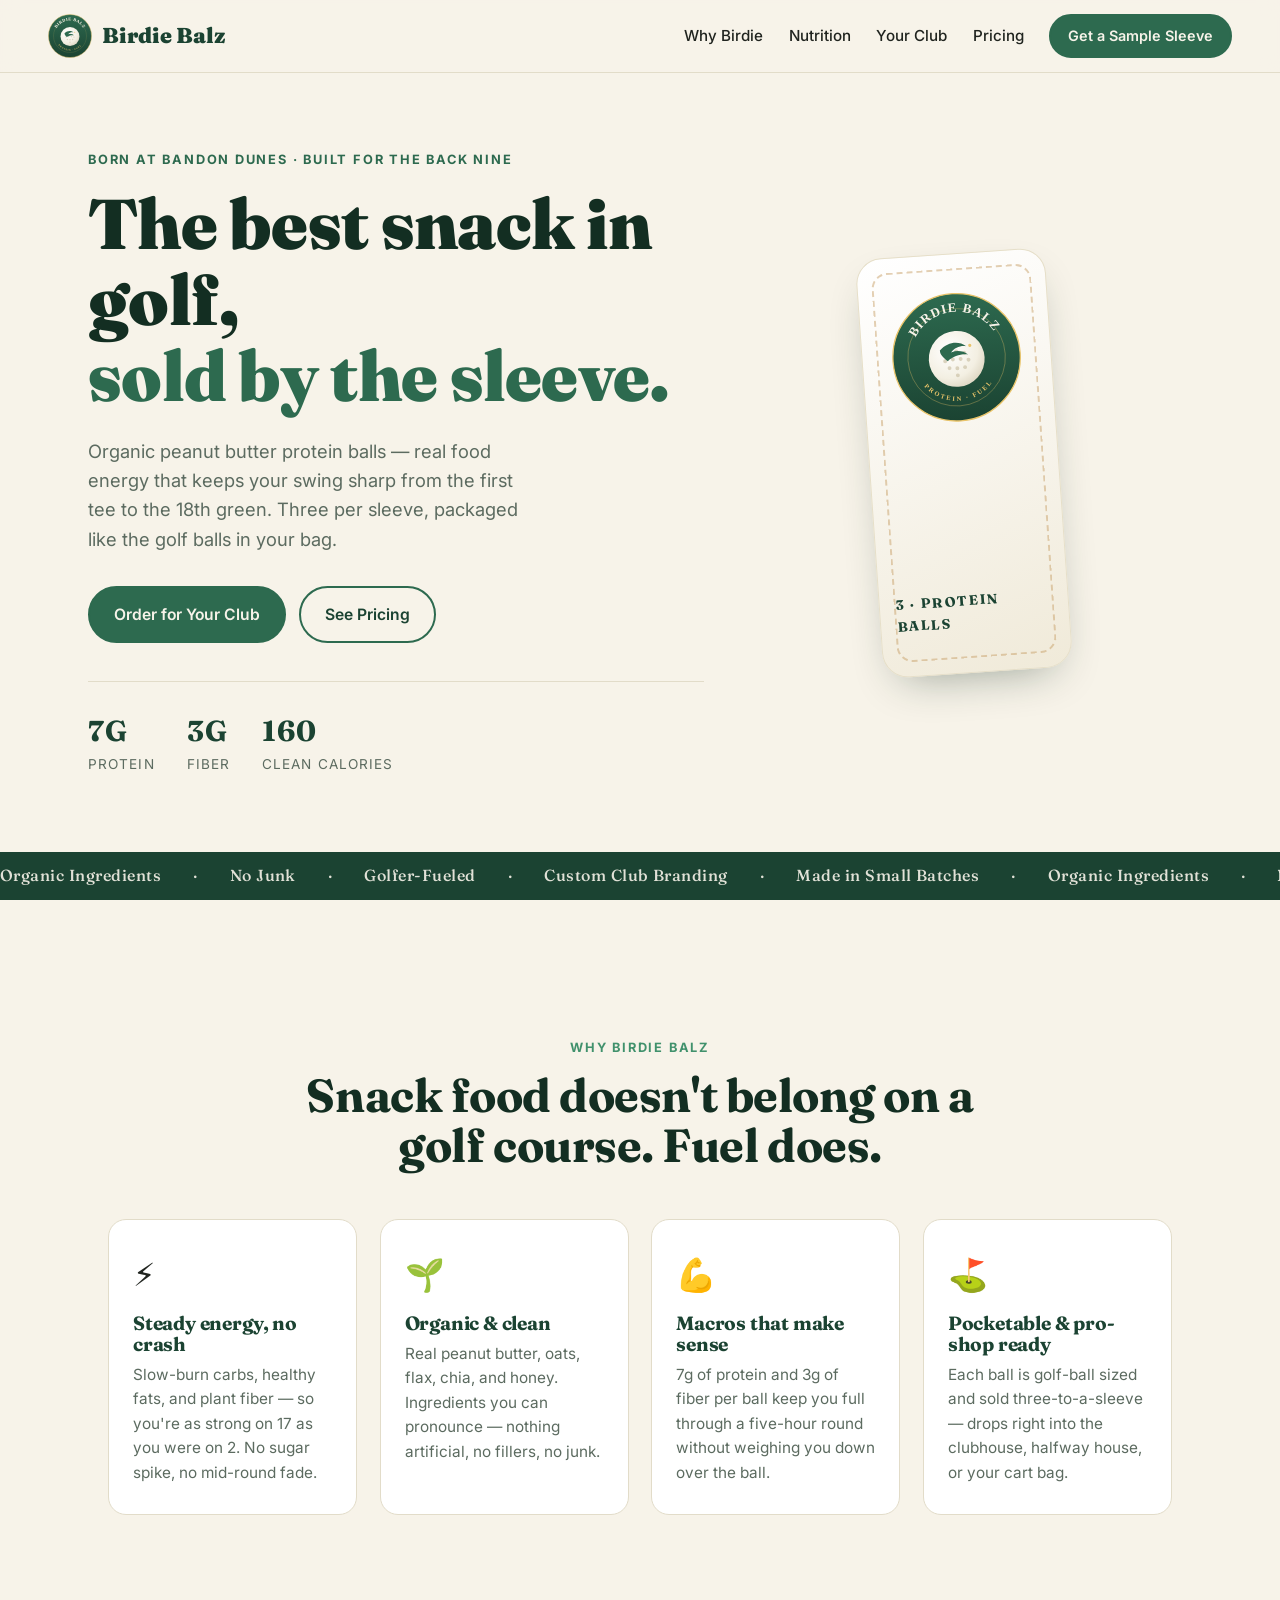
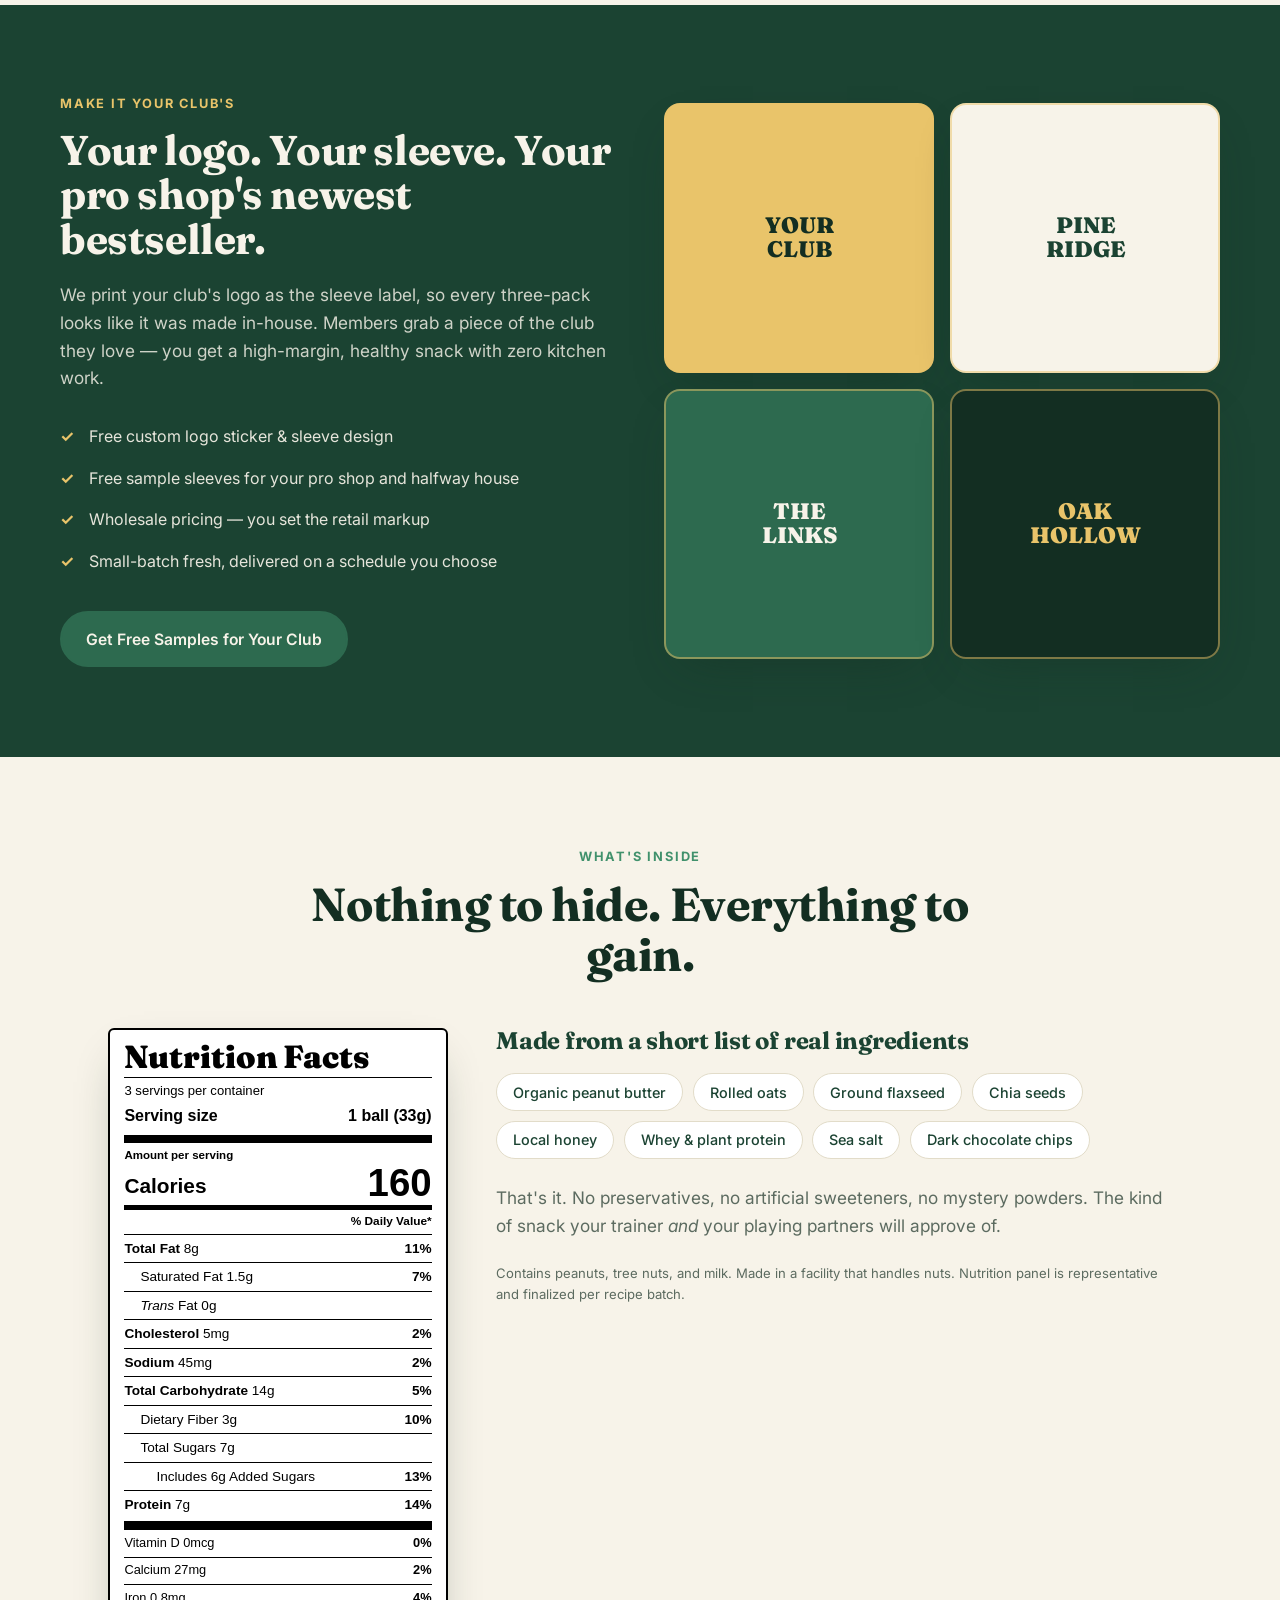
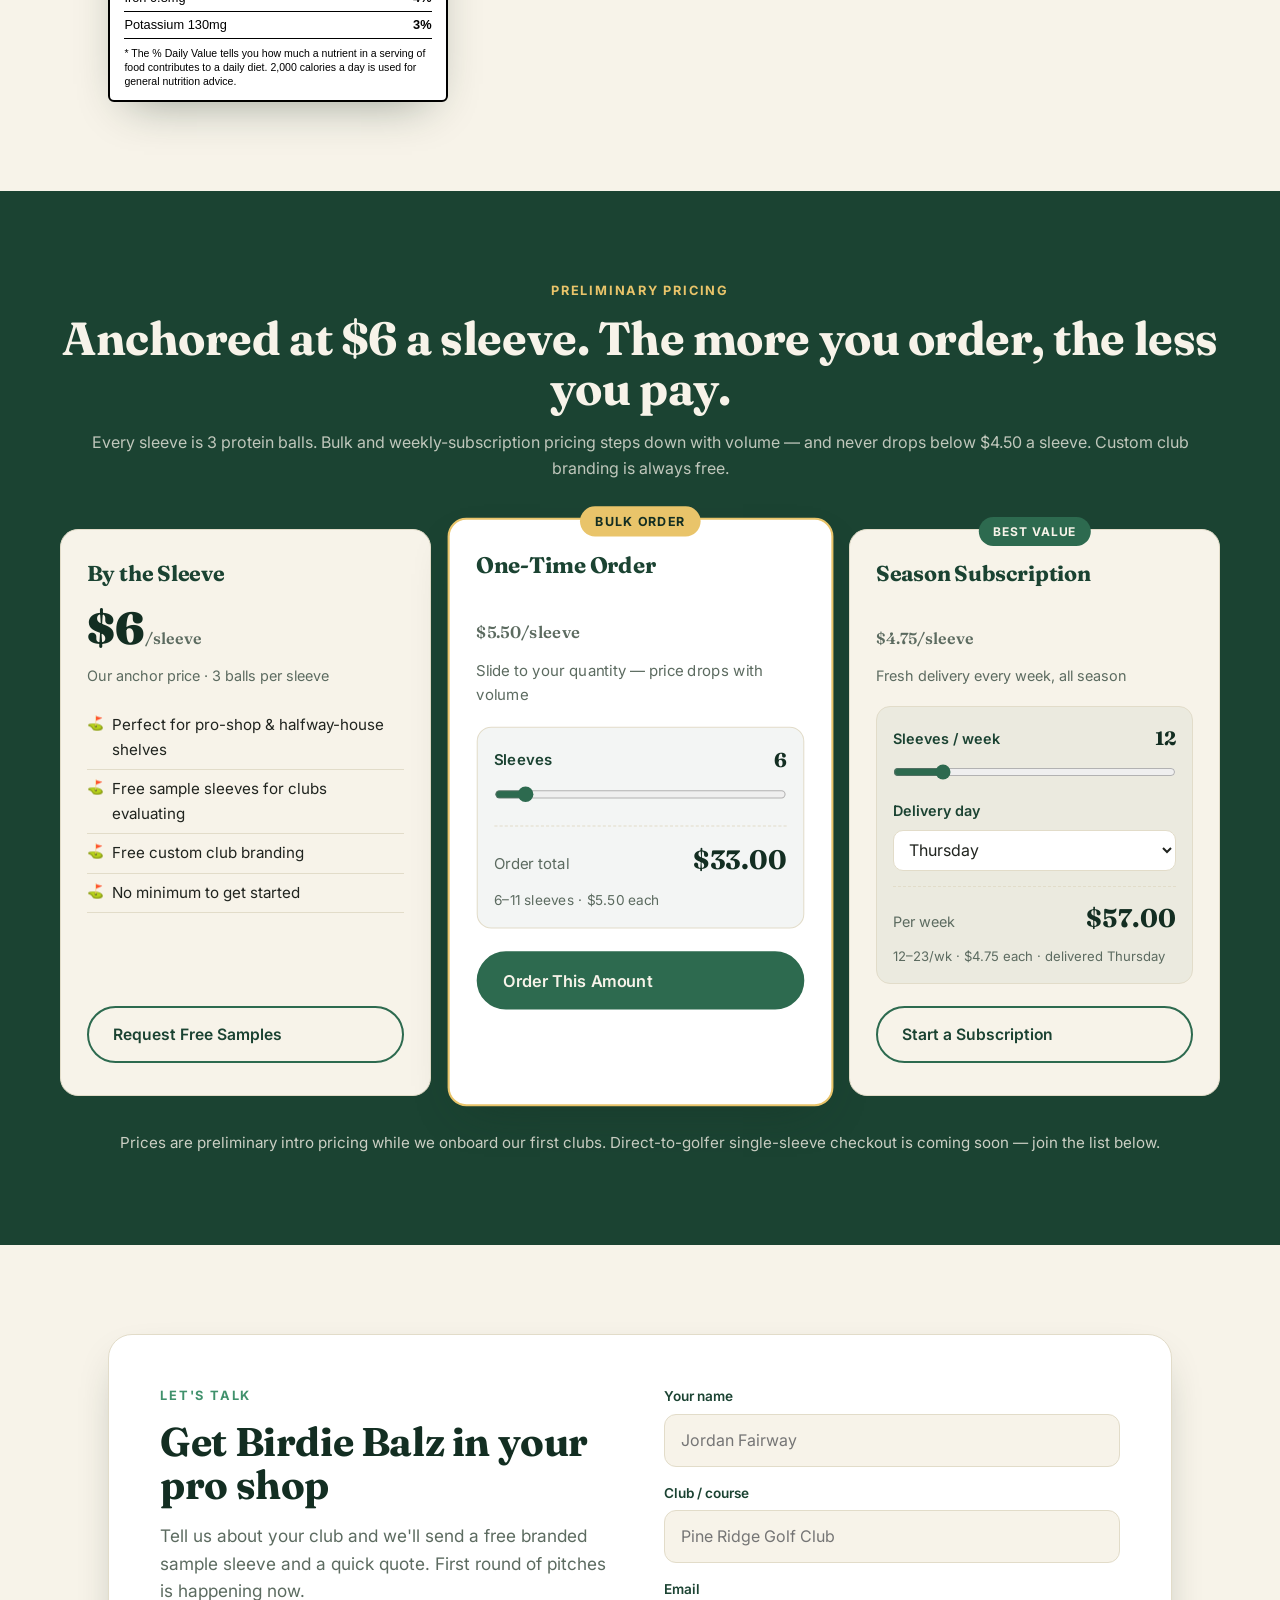
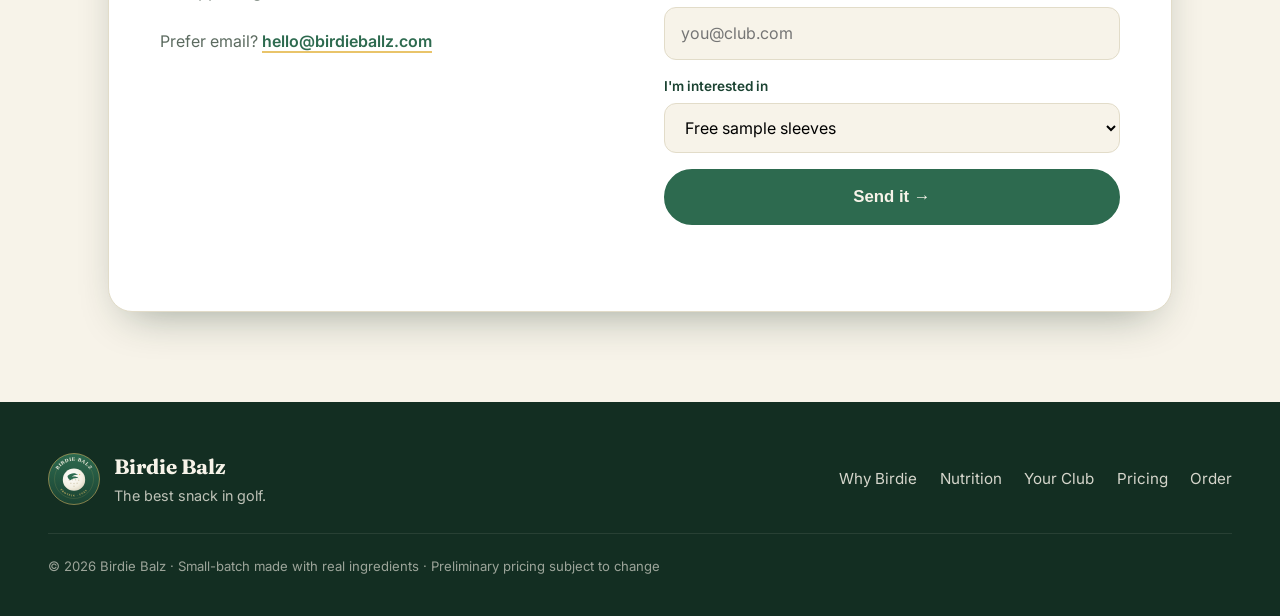
==== index.html @ 1f54f322 "Birdie Balz landing page, sales one-pager, logo, and interactive pricing Co-Authored-By: Claude Opus" ====
<!DOCTYPE html>
<html lang="en">
<head>
  <meta charset="UTF-8" />
  <meta name="viewport" content="width=device-width, initial-scale=1.0" />
  <title>Birdie Balz — The Best Snack in Golf</title>
  <meta name="description" content="Organic protein peanut butter balls, sold in a sleeve of three. Real energy for the back nine — custom-branded for your club." />
  <link rel="icon" href="assets/logo.svg" />
  <link rel="preconnect" href="https://fonts.googleapis.com" />
  <link rel="preconnect" href="https://fonts.gstatic.com" crossorigin />
  <link href="https://fonts.googleapis.com/css2?family=Fraunces:opsz,wght@9..144,500;9..144,700;9..144,900&family=Inter:wght@400;500;600;700&display=swap" rel="stylesheet" />
  <link rel="stylesheet" href="styles.css" />
</head>
<body>

  <!-- NAV -->
  <header class="nav">
    <a class="brand" href="#top">
      <img src="assets/logo.svg" alt="Birdie Balz" width="44" height="44" />
      <span>Birdie Balz</span>
    </a>
    <nav class="nav-links">
      <a href="#why">Why Birdie</a>
      <a href="#nutrition">Nutrition</a>
      <a href="#branding">Your Club</a>
      <a href="#pricing">Pricing</a>
      <a class="btn btn-sm" href="#order">Get a Sample Sleeve</a>
    </nav>
  </header>

  <!-- HERO -->
  <section id="top" class="hero">
    <div class="hero-copy">
      <p class="eyebrow">Born at Bandon Dunes · Built for the back nine</p>
      <h1>The best snack in golf,<br/><span>sold by the sleeve.</span></h1>
      <p class="lede">
        Organic peanut butter protein balls — real food energy that keeps your
        swing sharp from the first tee to the 18th green. Three per sleeve,
        packaged like the golf balls in your bag.
      </p>
      <div class="hero-cta">
        <a class="btn" href="#order">Order for Your Club</a>
        <a class="btn btn-ghost" href="#pricing">See Pricing</a>
      </div>
      <ul class="hero-stats">
        <li><strong>7g</strong> protein</li>
        <li><strong>3g</strong> fiber</li>
        <li><strong>160</strong> clean calories</li>
      </ul>
    </div>
    <div class="hero-art">
      <!-- Drop a real photo at assets/product-hero.jpg and it replaces the mockup automatically -->
      <img src="assets/product-hero.jpg" alt="Birdie Balz protein balls" class="hero-photo"
           onerror="this.style.display='none';this.nextElementSibling.style.display='flex';" />
      <div class="sleeve" style="display:none">
        <img src="assets/logo.svg" alt="" class="sleeve-logo" />
        <span class="sleeve-tag">3 · PROTEIN BALLS</span>
      </div>
    </div>
  </section>

  <!-- MARQUEE -->
  <div class="marquee">
    <div class="marquee-track">
      <span>Organic Ingredients</span><span>·</span><span>No Junk</span><span>·</span>
      <span>Golfer-Fueled</span><span>·</span><span>Custom Club Branding</span><span>·</span>
      <span>Made in Small Batches</span><span>·</span>
      <span>Organic Ingredients</span><span>·</span><span>No Junk</span><span>·</span>
      <span>Golfer-Fueled</span><span>·</span><span>Custom Club Branding</span><span>·</span>
      <span>Made in Small Batches</span><span>·</span>
    </div>
  </div>

  <!-- GALLERY (drop real photos into assets/; empty slots hide themselves) -->
  <section class="gallery" id="gallery">
    <img src="assets/product-1.jpg" alt="Birdie Balz protein ball closeup" onerror="this.remove()" />
    <img src="assets/product-2.jpg" alt="Sleeve of three Birdie Balz" onerror="this.remove()" />
    <img src="assets/product-3.jpg" alt="Birdie Balz on the course" onerror="this.remove()" />
  </section>

  <!-- WHY -->
  <section id="why" class="section">
    <div class="section-head">
      <p class="kicker">Why Birdie Balz</p>
      <h2>Snack food doesn't belong on a golf course. Fuel does.</h2>
    </div>
    <div class="cards">
      <article class="card">
        <div class="card-ic">⚡</div>
        <h3>Steady energy, no crash</h3>
        <p>Slow-burn carbs, healthy fats, and plant fiber — so you're as strong on 17 as you were on 2. No sugar spike, no mid-round fade.</p>
      </article>
      <article class="card">
        <div class="card-ic">🌱</div>
        <h3>Organic &amp; clean</h3>
        <p>Real peanut butter, oats, flax, chia, and honey. Ingredients you can pronounce — nothing artificial, no fillers, no junk.</p>
      </article>
      <article class="card">
        <div class="card-ic">💪</div>
        <h3>Macros that make sense</h3>
        <p>7g of protein and 3g of fiber per ball keep you full through a five-hour round without weighing you down over the ball.</p>
      </article>
      <article class="card">
        <div class="card-ic">⛳</div>
        <h3>Pocketable &amp; pro-shop ready</h3>
        <p>Each ball is golf-ball sized and sold three-to-a-sleeve — drops right into the clubhouse, halfway house, or your cart bag.</p>
      </article>
    </div>
  </section>

  <!-- BRANDING -->
  <section id="branding" class="section section-alt">
    <div class="split">
      <div class="split-copy">
        <p class="kicker">Make it your club's</p>
        <h2>Your logo. Your sleeve. Your pro shop's newest bestseller.</h2>
        <p class="body">
          We print your club's logo as the sleeve label, so every three-pack looks
          like it was made in-house. Members grab a piece of the club they love —
          you get a high-margin, healthy snack with zero kitchen work.
        </p>
        <ul class="checklist">
          <li>Free custom logo sticker &amp; sleeve design</li>
          <li>Free sample sleeves for your pro shop and halfway house</li>
          <li>Wholesale pricing — you set the retail markup</li>
          <li>Small-batch fresh, delivered on a schedule you choose</li>
        </ul>
        <a class="btn" href="#order">Get Free Samples for Your Club</a>
      </div>
      <div class="split-art">
        <div class="club-tile club-a"><span>YOUR<br/>CLUB</span></div>
        <div class="club-tile club-b"><span>PINE<br/>RIDGE</span></div>
        <div class="club-tile club-c"><span>THE<br/>LINKS</span></div>
        <div class="club-tile club-d"><span>OAK<br/>HOLLOW</span></div>
      </div>
    </div>
  </section>

  <!-- NUTRITION -->
  <section id="nutrition" class="section">
    <div class="section-head">
      <p class="kicker">What's inside</p>
      <h2>Nothing to hide. Everything to gain.</h2>
    </div>
    <div class="nutri-wrap">
      <div class="nutri-facts">
        <div class="nf-title">Nutrition Facts</div>
        <div class="nf-sub">3 servings per container</div>
        <div class="nf-row nf-serving"><span>Serving size</span><strong>1 ball (33g)</strong></div>
        <div class="nf-bar"></div>
        <div class="nf-small">Amount per serving</div>
        <div class="nf-cal"><span>Calories</span><span>160</span></div>
        <div class="nf-rule"></div>
        <div class="nf-dv">% Daily Value*</div>
        <div class="nf-line"><span><b>Total Fat</b> 8g</span><b>11%</b></div>
        <div class="nf-line nf-indent"><span>Saturated Fat 1.5g</span><b>7%</b></div>
        <div class="nf-line nf-indent"><span><i>Trans</i> Fat 0g</span><b></b></div>
        <div class="nf-line"><span><b>Cholesterol</b> 5mg</span><b>2%</b></div>
        <div class="nf-line"><span><b>Sodium</b> 45mg</span><b>2%</b></div>
        <div class="nf-line"><span><b>Total Carbohydrate</b> 14g</span><b>5%</b></div>
        <div class="nf-line nf-indent"><span>Dietary Fiber 3g</span><b>10%</b></div>
        <div class="nf-line nf-indent"><span>Total Sugars 7g</span><b></b></div>
        <div class="nf-line nf-indent2"><span>Includes 6g Added Sugars</span><b>13%</b></div>
        <div class="nf-line nf-protein"><span><b>Protein</b> 7g</span><b>14%</b></div>
        <div class="nf-rule"></div>
        <div class="nf-line nf-tiny"><span>Vitamin D 0mcg</span><b>0%</b></div>
        <div class="nf-line nf-tiny"><span>Calcium 27mg</span><b>2%</b></div>
        <div class="nf-line nf-tiny"><span>Iron 0.8mg</span><b>4%</b></div>
        <div class="nf-line nf-tiny"><span>Potassium 130mg</span><b>3%</b></div>
        <div class="nf-foot">* The % Daily Value tells you how much a nutrient in a serving of food contributes to a daily diet. 2,000 calories a day is used for general nutrition advice.</div>
      </div>
      <div class="nutri-copy">
        <h3>Made from a short list of real ingredients</h3>
        <div class="ing-grid">
          <span>Organic peanut butter</span>
          <span>Rolled oats</span>
          <span>Ground flaxseed</span>
          <span>Chia seeds</span>
          <span>Local honey</span>
          <span>Whey &amp; plant protein</span>
          <span>Sea salt</span>
          <span>Dark chocolate chips</span>
        </div>
        <p class="body">
          That's it. No preservatives, no artificial sweeteners, no mystery
          powders. The kind of snack your trainer <em>and</em> your playing
          partners will approve of.
        </p>
        <p class="fineprint">Contains peanuts, tree nuts, and milk. Made in a facility that handles nuts. Nutrition panel is representative and finalized per recipe batch.</p>
      </div>
    </div>
  </section>

  <!-- PRICING -->
  <section id="pricing" class="section section-alt">
    <div class="section-head">
      <p class="kicker">Preliminary pricing</p>
      <h2>Anchored at $6 a sleeve. The more you order, the less you pay.</h2>
      <p class="section-note">Every sleeve is 3 protein balls. Bulk and weekly-subscription pricing steps down with volume — and never drops below $4.50 a sleeve. Custom club branding is always free.</p>
    </div>
    <div class="pricing">
      <!-- 1: anchor single sleeve -->
      <article class="price-card">
        <h3>By the Sleeve</h3>
        <p class="price">$6<span>/sleeve</span></p>
        <p class="price-sub">Our anchor price · 3 balls per sleeve</p>
        <ul>
          <li>Perfect for pro-shop &amp; halfway-house shelves</li>
          <li>Free sample sleeves for clubs evaluating</li>
          <li>Free custom club branding</li>
          <li>No minimum to get started</li>
        </ul>
        <a class="btn btn-ghost" href="#order">Request Free Samples</a>
      </article>

      <!-- 2: interactive one-time bulk order -->
      <article class="price-card featured">
        <div class="badge">Bulk order</div>
        <h3>One-Time Order</h3>
        <p class="price"><span class="price-per" id="bulkPer">$6.00</span><span>/sleeve</span></p>
        <p class="price-sub">Slide to your quantity — price drops with volume</p>
        <div class="calc">
          <label for="bulkQty"><span>Sleeves</span><b id="bulkQtyLabel">6</b></label>
          <input type="range" id="bulkQty" min="1" max="60" step="1" value="6" />
          <div class="calc-total">
            <span>Order total</span><strong id="bulkTotal">$33.00</strong>
          </div>
          <p class="calc-note" id="bulkTier">6–11 sleeves · $5.50 each</p>
        </div>
        <a class="btn" href="#order">Order This Amount</a>
      </article>

      <!-- 3: interactive weekly subscription -->
      <article class="price-card">
        <div class="badge badge-alt">Best value</div>
        <h3>Season Subscription</h3>
        <p class="price"><span class="price-per" id="subPer">$5.00</span><span>/sleeve</span></p>
        <p class="price-sub">Fresh delivery every week, all season</p>
        <div class="calc">
          <label for="subQty"><span>Sleeves / week</span><b id="subQtyLabel">12</b></label>
          <input type="range" id="subQty" min="3" max="60" step="1" value="12" />
          <label for="subDay" class="calc-day-label">Delivery day</label>
          <select id="subDay" class="calc-day">
            <option>Monday</option><option>Tuesday</option><option>Wednesday</option>
            <option selected>Thursday</option><option>Friday</option><option>Saturday</option>
          </select>
          <div class="calc-total">
            <span>Per week</span><strong id="subWeek">$60.00</strong>
          </div>
          <p class="calc-note" id="subTier">12–23/wk · $5.00 each · delivered Thursday</p>
        </div>
        <a class="btn btn-ghost" href="#order">Start a Subscription</a>
      </article>
    </div>
    <p class="pricing-foot">Prices are preliminary intro pricing while we onboard our first clubs. Direct-to-golfer single-sleeve checkout is coming soon — join the list below.</p>
  </section>

  <!-- ORDER / CONTACT -->
  <section id="order" class="section">
    <div class="order-box">
      <div class="order-copy">
        <p class="kicker">Let's talk</p>
        <h2>Get Birdie Balz in your pro shop</h2>
        <p class="body">Tell us about your club and we'll send a free branded sample sleeve and a quick quote. First round of pitches is happening now.</p>
        <p class="order-contact">Prefer email? <a href="mailto:hello@birdieballz.com">hello@birdieballz.com</a></p>
      </div>
      <!-- Leads email straight to you via Formspree. Replace FORM_ID with your endpoint
           from formspree.io (free): create a form, set the notify email, paste the ID. -->
      <form class="order-form" id="orderForm" action="https://formspree.io/f/FORM_ID" method="POST">
        <div class="field">
          <label for="name">Your name</label>
          <input id="name" name="name" required placeholder="Jordan Fairway" />
        </div>
        <div class="field">
          <label for="club">Club / course</label>
          <input id="club" name="club" required placeholder="Pine Ridge Golf Club" />
        </div>
        <div class="field">
          <label for="email">Email</label>
          <input id="email" name="email" type="email" required placeholder="you@club.com" />
        </div>
        <div class="field">
          <label for="interest">I'm interested in</label>
          <select id="interest" name="interest">
            <option>Free sample sleeves</option>
            <option>A club case</option>
            <option>Season volume pricing</option>
            <option>Just keeping in touch</option>
          </select>
        </div>
        <input type="hidden" name="_subject" value="New Birdie Balz club lead 🏌️" />
        <button class="btn btn-block" type="submit">Send it →</button>
        <p class="form-note" id="formNote"></p>
      </form>
    </div>
  </section>

  <!-- FOOTER -->
  <footer class="footer">
    <div class="foot-brand">
      <img src="assets/logo.svg" alt="Birdie Balz" width="52" height="52" />
      <div>
        <strong>Birdie Balz</strong>
        <span>The best snack in golf.</span>
      </div>
    </div>
    <div class="foot-links">
      <a href="#why">Why Birdie</a>
      <a href="#nutrition">Nutrition</a>
      <a href="#branding">Your Club</a>
      <a href="#pricing">Pricing</a>
      <a href="#order">Order</a>
    </div>
    <p class="foot-fine">© 2026 Birdie Balz · Small-batch made with real ingredients · Preliminary pricing subject to change</p>
  </footer>

  <script>
    // Submits the lead via fetch so the golfer stays on the page (no redirect).
    // Until you paste a real Formspree ID it runs in demo mode and just confirms.
    var form = document.getElementById('orderForm');
    form.addEventListener('submit', function(e){
      e.preventDefault();
      var note = document.getElementById('formNote');
      var first = (form.name.value || 'there').split(' ')[0];
      var club = form.club.value || 'your club';
      var demo = form.action.indexOf('FORM_ID') !== -1;
      if (demo){
        note.textContent = "Thanks, " + first + "! (Demo mode — add your Formspree ID to send this to your inbox.) We'll be in touch about " + club + ".";
        note.className = 'form-note ok';
        form.reset();
        return;
      }
      note.textContent = "Sending…"; note.className = 'form-note';
      fetch(form.action, { method:'POST', body:new FormData(form), headers:{Accept:'application/json'} })
        .then(function(r){
          if(r.ok){ note.textContent = "Thanks, " + first + "! We'll be in touch about " + club + " within a day."; note.className='form-note ok'; form.reset(); }
          else { note.textContent = "Hmm, something went wrong — email us at hello@birdieballz.com."; note.className='form-note'; }
        })
        .catch(function(){ note.textContent = "Network hiccup — email us at hello@birdieballz.com."; note.className='form-note'; });
    });

    // ---- Pricing calculators. Anchor $6, hard floor $4.50. ----
    function money(n){ return '$' + n.toFixed(2); }

    // One-time bulk: price/sleeve steps down by quantity
    var bulkTiers = [
      {min:24, price:4.75, label:'24+ sleeves'},
      {min:12, price:5.00, label:'12–23 sleeves'},
      {min:6,  price:5.50, label:'6–11 sleeves'},
      {min:1,  price:6.00, label:'1–5 sleeves'}
    ];
    // Weekly subscription: rewards commitment, bottoms out at the $4.50 floor
    var subTiers = [
      {min:24, price:4.50, label:'24+/wk'},
      {min:12, price:4.75, label:'12–23/wk'},
      {min:6,  price:5.00, label:'6–11/wk'},
      {min:3,  price:5.50, label:'3–5/wk'}
    ];
    function tierFor(tiers, qty){ for(var i=0;i<tiers.length;i++){ if(qty>=tiers[i].min) return tiers[i]; } return tiers[tiers.length-1]; }

    var bulkQty=document.getElementById('bulkQty');
    function updateBulk(){
      var q=+bulkQty.value, t=tierFor(bulkTiers,q);
      document.getElementById('bulkQtyLabel').textContent=q;
      document.getElementById('bulkPer').textContent=money(t.price);
      document.getElementById('bulkTotal').textContent=money(q*t.price);
      document.getElementById('bulkTier').textContent=t.label+' · '+money(t.price)+' each';
    }
    bulkQty.addEventListener('input',updateBulk); updateBulk();

    var subQty=document.getElementById('subQty'), subDay=document.getElementById('subDay');
    function updateSub(){
      var q=+subQty.value, t=tierFor(subTiers,q), day=subDay.value;
      document.getElementById('subQtyLabel').textContent=q;
      document.getElementById('subPer').textContent=money(t.price);
      document.getElementById('subWeek').textContent=money(q*t.price);
      document.getElementById('subTier').textContent=t.label+' · '+money(t.price)+' each · delivered '+day;
    }
    subQty.addEventListener('input',updateSub); subDay.addEventListener('change',updateSub); updateSub();
  </script>
</body>
</html>
---- styles.css ----
:root{
  --green-900:#132e22;
  --green-800:#1B4332;
  --green-700:#2D6A4F;
  --green-500:#40916C;
  --cream:#F7F3E9;
  --cream-2:#efe9d8;
  --kraft:#C9A26B;
  --gold:#E9C46A;
  --ink:#20241f;
  --muted:#5c6b60;
  --line:#e2dcc9;
  --shadow:0 18px 45px -20px rgba(19,46,34,.45);
  --radius:18px;
}
*{box-sizing:border-box;margin:0;padding:0}
html{scroll-behavior:smooth}
body{
  font-family:'Inter',system-ui,-apple-system,sans-serif;
  color:var(--ink);
  background:var(--cream);
  line-height:1.6;
  -webkit-font-smoothing:antialiased;
}
h1,h2,h3{font-family:'Fraunces',Georgia,serif;line-height:1.08;letter-spacing:-.01em}
a{color:inherit;text-decoration:none}
img{display:block}

/* buttons */
.btn{
  display:inline-block;background:var(--green-700);color:var(--cream);
  padding:.85rem 1.5rem;border-radius:999px;font-weight:600;font-size:.98rem;
  border:2px solid var(--green-700);cursor:pointer;transition:.18s;
}
.btn:hover{background:var(--green-800);border-color:var(--green-800);transform:translateY(-2px)}
.btn-ghost{background:transparent;color:var(--green-800)}
.btn-ghost:hover{background:var(--green-800);color:var(--cream)}
.btn-sm{padding:.55rem 1.05rem;font-size:.9rem}
.btn-block{width:100%;text-align:center;font-size:1.05rem;padding:1rem}

/* nav */
.nav{
  position:sticky;top:0;z-index:50;
  display:flex;align-items:center;justify-content:space-between;
  padding:.85rem clamp(1rem,4vw,3rem);
  background:rgba(247,243,233,.85);backdrop-filter:blur(10px);
  border-bottom:1px solid var(--line);
}
.brand{display:flex;align-items:center;gap:.6rem;font-family:'Fraunces',serif;font-weight:900;font-size:1.35rem;color:var(--green-800)}
.nav-links{display:flex;align-items:center;gap:1.6rem;font-weight:500;font-size:.95rem}
.nav-links a:not(.btn):hover{color:var(--green-700)}

/* hero */
.hero{
  display:grid;grid-template-columns:1.15fr .85fr;gap:2rem;align-items:center;
  padding:clamp(2.5rem,6vw,5.5rem) clamp(1rem,4vw,3rem);
  max-width:1200px;margin:0 auto;
}
.eyebrow{text-transform:uppercase;letter-spacing:.14em;font-size:.8rem;font-weight:700;color:var(--green-700);margin-bottom:1rem}
.hero h1{font-size:clamp(2.6rem,6vw,4.4rem);font-weight:900;color:var(--green-900)}
.hero h1 span{color:var(--green-700)}
.lede{margin:1.4rem 0 2rem;font-size:1.15rem;color:var(--muted);max-width:38ch}
.hero-cta{display:flex;gap:.8rem;flex-wrap:wrap}
.hero-stats{display:flex;gap:2rem;list-style:none;margin-top:2.4rem;padding-top:1.6rem;border-top:1px solid var(--line)}
.hero-stats strong{display:block;font-family:'Fraunces',serif;font-size:1.8rem;color:var(--green-800)}
.hero-stats li{font-size:.85rem;text-transform:uppercase;letter-spacing:.08em;color:var(--muted)}

/* hero sleeve art */
.hero-art{display:flex;justify-content:center}
.hero-photo{width:100%;max-width:340px;border-radius:24px;box-shadow:var(--shadow);object-fit:cover;transform:rotate(-3deg)}

/* gallery */
.gallery{display:grid;grid-template-columns:repeat(3,1fr);gap:1rem;max-width:1160px;margin:0 auto;padding:clamp(1.5rem,4vw,3rem) clamp(1rem,4vw,3rem) 0}
.gallery:empty{display:none}
.gallery img{width:100%;aspect-ratio:4/3;object-fit:cover;border-radius:var(--radius);box-shadow:var(--shadow)}
.sleeve{
  width:190px;height:420px;border-radius:26px;
  background:linear-gradient(160deg,#fff, #f0ead9);
  border:1px solid #e6dfc9;
  box-shadow:var(--shadow);
  display:flex;flex-direction:column;align-items:center;justify-content:space-between;
  padding:2.4rem 1rem;position:relative;transform:rotate(-4deg);
}
.sleeve::before{content:"";position:absolute;inset:14px;border:2px dashed var(--kraft);border-radius:16px;opacity:.5}
.sleeve-logo{width:130px;height:130px}
.sleeve-tag{font-family:'Fraunces',serif;font-weight:700;letter-spacing:.12em;color:var(--green-800);font-size:.85rem}

/* marquee */
.marquee{background:var(--green-800);color:var(--cream);overflow:hidden;padding:.7rem 0}
.marquee-track{display:flex;gap:2rem;white-space:nowrap;animation:scroll 26s linear infinite;font-family:'Fraunces',serif;font-weight:500;letter-spacing:.03em}
.marquee-track span{opacity:.9}
@keyframes scroll{from{transform:translateX(0)}to{transform:translateX(-50%)}}

/* sections */
.section{max-width:1160px;margin:0 auto;padding:clamp(3.5rem,7vw,6rem) clamp(1rem,4vw,3rem)}
.section-alt{background:var(--green-800);color:var(--cream);max-width:none}
.section-alt .section-head,.section-alt .split,.section-alt .pricing,.section-alt .pricing-foot{max-width:1160px;margin-left:auto;margin-right:auto}
.section-head{text-align:center;max-width:720px;margin:0 auto 3rem}
.kicker{text-transform:uppercase;letter-spacing:.14em;font-size:.8rem;font-weight:700;color:var(--green-500);margin-bottom:.8rem}
.section-alt .kicker{color:var(--gold)}
.section-head h2{font-size:clamp(1.9rem,4vw,2.9rem);font-weight:700;color:var(--green-900)}
.section-alt .section-head h2{color:var(--cream)}
.section-note{margin-top:1rem;color:var(--muted)}
.section-alt .section-note{color:rgba(247,243,233,.75)}
.kicker+h2{margin-top:0}

/* cards */
.cards{display:grid;grid-template-columns:repeat(4,1fr);gap:1.4rem}
.card{background:#fff;border:1px solid var(--line);border-radius:var(--radius);padding:1.8rem 1.5rem;transition:.2s}
.card:hover{transform:translateY(-5px);box-shadow:var(--shadow)}
.card-ic{font-size:2rem;margin-bottom:.8rem}
.card h3{font-size:1.2rem;margin-bottom:.5rem;color:var(--green-800)}
.card p{font-size:.96rem;color:var(--muted)}

/* split (branding) */
.split{display:grid;grid-template-columns:1fr 1fr;gap:3rem;align-items:center}
.split-copy h2{font-size:clamp(1.8rem,3.5vw,2.6rem);margin:.4rem 0 1.2rem;color:var(--cream)}
.body{font-size:1.08rem;color:rgba(247,243,233,.82);margin-bottom:1.5rem}
.section:not(.section-alt) .body{color:var(--muted)}
.checklist{list-style:none;margin-bottom:1.8rem}
.checklist li{padding:.5rem 0 .5rem 1.8rem;position:relative;color:rgba(247,243,233,.92)}
.checklist li::before{content:"✓";position:absolute;left:0;color:var(--gold);font-weight:700}
.split-art{display:grid;grid-template-columns:1fr 1fr;gap:1rem}
.club-tile{aspect-ratio:1;border-radius:16px;display:flex;align-items:center;justify-content:center;
  font-family:'Fraunces',serif;font-weight:900;text-align:center;line-height:1.05;font-size:1.4rem;
  border:2px solid rgba(233,196,106,.5);box-shadow:var(--shadow)}
.club-a{background:var(--gold);color:var(--green-900)}
.club-b{background:var(--cream);color:var(--green-800)}
.club-c{background:var(--green-700);color:var(--cream)}
.club-d{background:var(--green-900);color:var(--gold)}

/* nutrition */
.nutri-wrap{display:grid;grid-template-columns:340px 1fr;gap:3rem;align-items:start}
.nutri-facts{background:#fff;color:#000;border:2px solid #000;border-radius:6px;padding:.7rem .9rem;font-family:'Helvetica Neue',Arial,sans-serif;box-shadow:var(--shadow)}
.nf-title{font-family:'Fraunces',serif;font-weight:900;font-size:2rem;line-height:1;border-bottom:1px solid #000;padding-bottom:.2rem}
.nf-sub{font-size:.82rem;padding:.15rem 0}
.nf-serving{border-bottom:8px solid #000;padding-bottom:.35rem}
.nf-row{display:flex;justify-content:space-between;font-weight:700}
.nf-small{font-size:.72rem;font-weight:700;padding-top:.2rem}
.nf-cal{display:flex;justify-content:space-between;align-items:flex-end;font-weight:900;border-bottom:4px solid #000;padding-bottom:.15rem}
.nf-cal span:first-child{font-size:1.3rem}
.nf-cal span:last-child{font-size:2.4rem;line-height:1}
.nf-dv{text-align:right;font-size:.74rem;font-weight:700;padding:.15rem 0;border-bottom:1px solid #000}
.nf-line{display:flex;justify-content:space-between;font-size:.85rem;border-bottom:1px solid #000;padding:.18rem 0}
.nf-indent{padding-left:1rem}
.nf-indent2{padding-left:2rem}
.nf-protein{border-bottom:8px solid #000;padding-bottom:.35rem}
.nf-tiny{font-size:.8rem}
.nf-rule{height:0;border-bottom:1px solid #000}
.nf-foot{font-size:.66rem;padding-top:.4rem;line-height:1.35}
.nutri-copy h3{font-size:1.5rem;color:var(--green-800);margin-bottom:1.2rem}
.ing-grid{display:flex;flex-wrap:wrap;gap:.6rem;margin-bottom:1.6rem}
.ing-grid span{background:#fff;border:1px solid var(--line);border-radius:999px;padding:.4rem 1rem;font-size:.9rem;font-weight:500;color:var(--green-800)}
.fineprint{font-size:.82rem;color:var(--muted);margin-top:1rem}

/* pricing */
.pricing{display:grid;grid-template-columns:repeat(3,1fr);gap:1.5rem;align-items:stretch}
.price-card{background:var(--cream);color:var(--ink);border-radius:var(--radius);padding:2rem 1.6rem;display:flex;flex-direction:column;position:relative;border:1px solid var(--line)}
.price-card.featured{background:#fff;border:2px solid var(--gold);transform:scale(1.04);box-shadow:var(--shadow)}
.badge{position:absolute;top:-13px;left:50%;transform:translateX(-50%);background:var(--gold);color:var(--green-900);font-size:.75rem;font-weight:700;text-transform:uppercase;letter-spacing:.08em;padding:.3rem .9rem;border-radius:999px}
.price-card h3{font-size:1.35rem;color:var(--green-800)}
.price{font-family:'Fraunces',serif;font-weight:900;font-size:2.8rem;color:var(--green-900);margin:.4rem 0 0}
.price span{font-size:1rem;font-weight:600;color:var(--muted)}
.price-sub{font-size:.9rem;color:var(--muted);margin-bottom:1.2rem}
.price-card ul{list-style:none;margin-bottom:1.6rem;flex:1}
.price-card li{padding:.45rem 0 .45rem 1.6rem;position:relative;font-size:.95rem;border-bottom:1px solid var(--line)}
.price-card li::before{content:"⛳";position:absolute;left:0;font-size:.85rem}
.pricing-foot{text-align:center;margin-top:2.2rem;color:rgba(247,243,233,.8);font-size:.95rem}
.badge-alt{background:var(--green-700);color:var(--cream)}
.price-per{font-family:'Fraunces',serif;font-weight:900}

/* calculators */
.calc{background:rgba(27,67,50,.05);border:1px solid var(--line);border-radius:14px;padding:1rem;margin-bottom:1.4rem}
.featured .calc{background:rgba(27,67,50,.05)}
.calc label{display:flex;justify-content:space-between;align-items:center;font-size:.9rem;font-weight:600;color:var(--green-800);margin-bottom:.5rem}
.calc label b{font-family:'Fraunces',serif;font-size:1.2rem;color:var(--green-900)}
.calc input[type=range]{width:100%;accent-color:var(--green-700);cursor:pointer;margin-bottom:.4rem}
.calc-day-label{margin-top:.7rem}
.calc-day{width:100%;padding:.55rem .7rem;border:1.5px solid var(--line);border-radius:10px;font:inherit;background:#fff;color:var(--ink);cursor:pointer}
.calc-total{display:flex;justify-content:space-between;align-items:baseline;margin-top:.9rem;padding-top:.7rem;border-top:1px dashed var(--line)}
.calc-total span{font-size:.9rem;color:var(--muted)}
.calc-total strong{font-family:'Fraunces',serif;font-size:1.6rem;color:var(--green-900)}
.calc-note{font-size:.82rem;color:var(--muted);margin-top:.45rem}

/* order */
.order-box{display:grid;grid-template-columns:1fr 1fr;gap:3rem;background:#fff;border:1px solid var(--line);border-radius:24px;padding:clamp(1.8rem,4vw,3.2rem);box-shadow:var(--shadow)}
.order-copy h2{font-size:clamp(1.8rem,3.5vw,2.5rem);color:var(--green-900);margin:.3rem 0 1rem}
.order-contact{margin-top:1.2rem;color:var(--muted)}
.order-contact a{color:var(--green-700);font-weight:600;border-bottom:2px solid var(--gold)}
.order-form{display:flex;flex-direction:column;gap:1rem}
.field{display:flex;flex-direction:column;gap:.35rem}
.field label{font-size:.85rem;font-weight:600;color:var(--green-800)}
.field input,.field select{padding:.8rem 1rem;border:1.5px solid var(--line);border-radius:12px;font:inherit;background:var(--cream);transition:.15s}
.field input:focus,.field select:focus{outline:none;border-color:var(--green-500);background:#fff}
.form-note{font-size:.9rem;min-height:1.2rem}
.form-note.ok{color:var(--green-700);font-weight:600}

/* footer */
.footer{background:var(--green-900);color:var(--cream);padding:3rem clamp(1rem,4vw,3rem) 2.4rem;display:grid;grid-template-columns:1fr auto;gap:1.5rem;align-items:center}
.foot-brand{display:flex;align-items:center;gap:.9rem}
.foot-brand strong{display:block;font-family:'Fraunces',serif;font-size:1.3rem}
.foot-brand span{font-size:.9rem;opacity:.75}
.foot-links{display:flex;gap:1.4rem;font-size:.95rem}
.foot-links a{opacity:.85}.foot-links a:hover{opacity:1;color:var(--gold)}
.foot-fine{grid-column:1/-1;border-top:1px solid rgba(247,243,233,.15);padding-top:1.4rem;font-size:.82rem;opacity:.6}

/* responsive */
@media(max-width:900px){
  .nav-links a:not(.btn){display:none}
  .hero{grid-template-columns:1fr;text-align:center}
  .hero-copy{order:2}.hero-art{order:1}
  .lede{margin-left:auto;margin-right:auto}
  .hero-cta,.hero-stats{justify-content:center}
  .cards{grid-template-columns:repeat(2,1fr)}
  .split,.nutri-wrap,.pricing,.order-box{grid-template-columns:1fr}
  .nutri-facts{max-width:340px;margin:0 auto}
  .price-card.featured{transform:none}
  .footer{grid-template-columns:1fr;text-align:center}
  .foot-brand{justify-content:center}.foot-links{justify-content:center;flex-wrap:wrap}
}
@media(max-width:560px){
  .cards,.split-art{grid-template-columns:1fr}
  .hero-stats{gap:1.2rem}
}
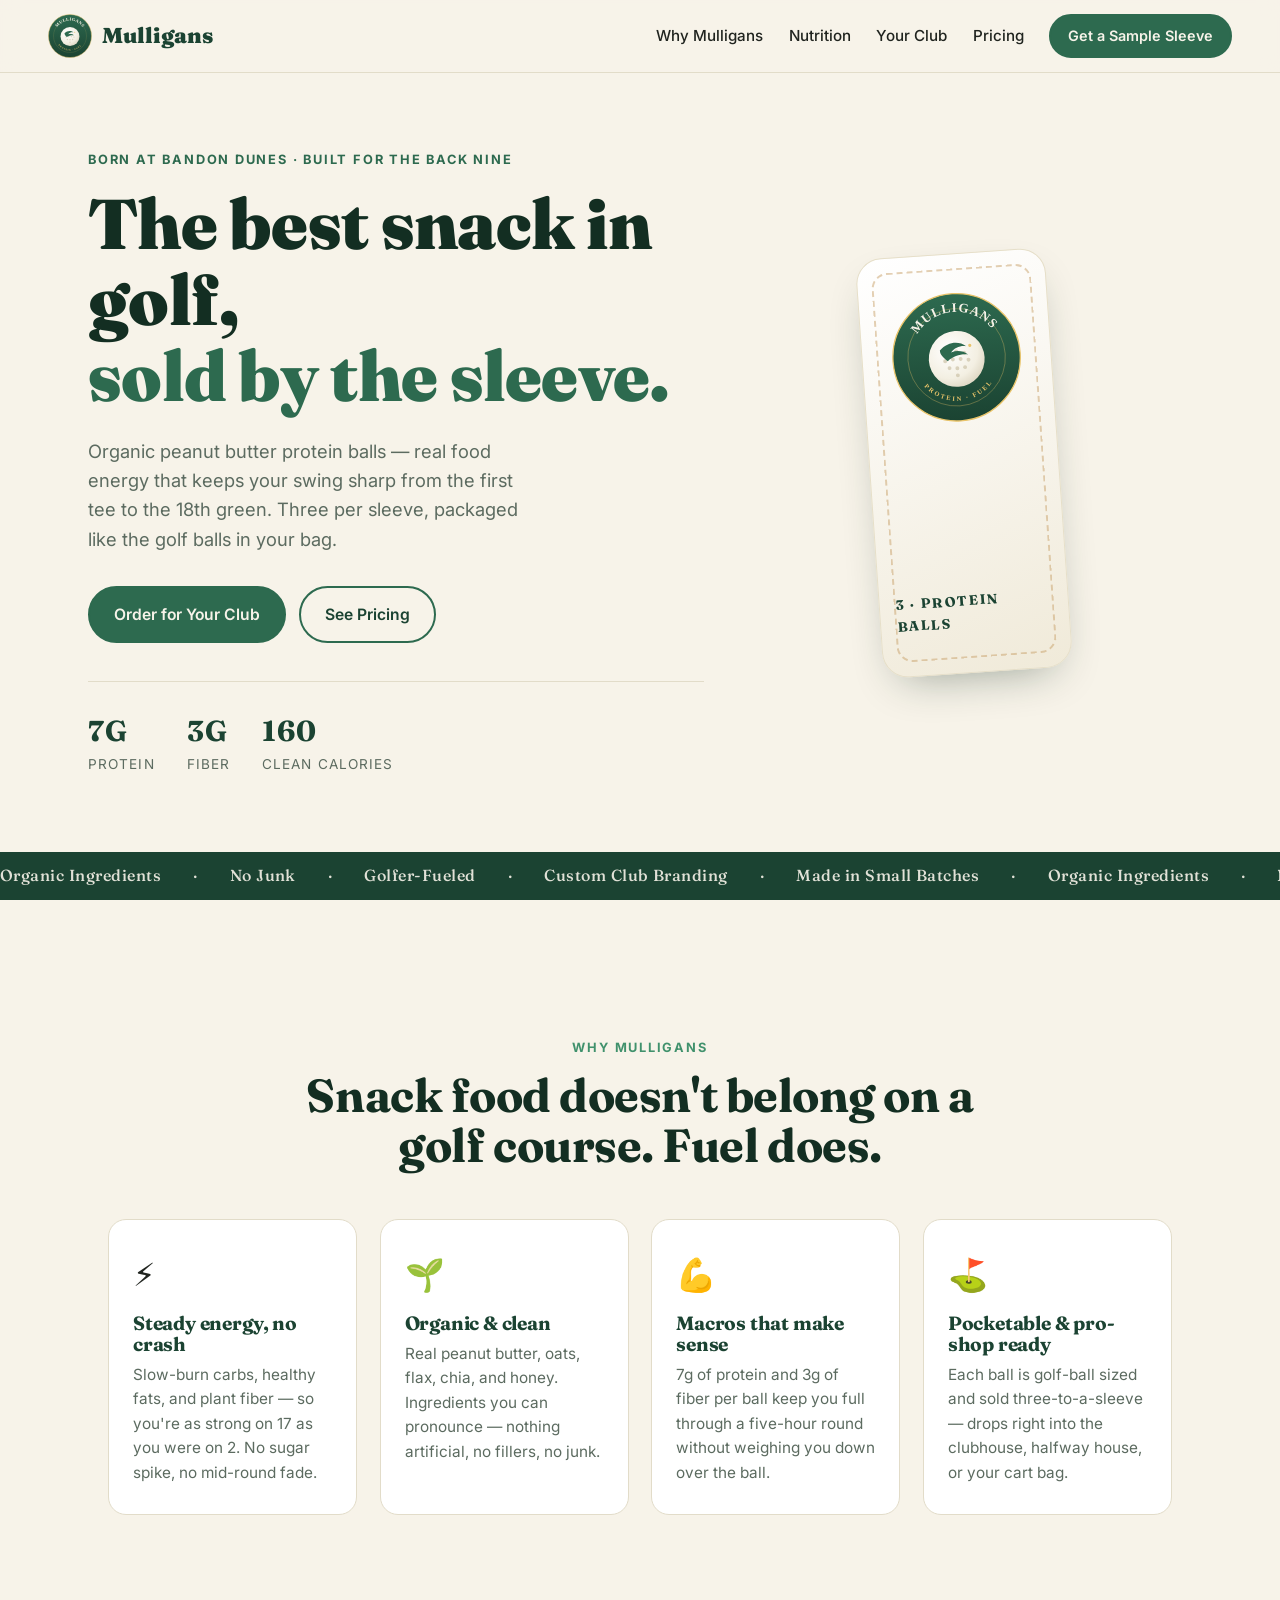
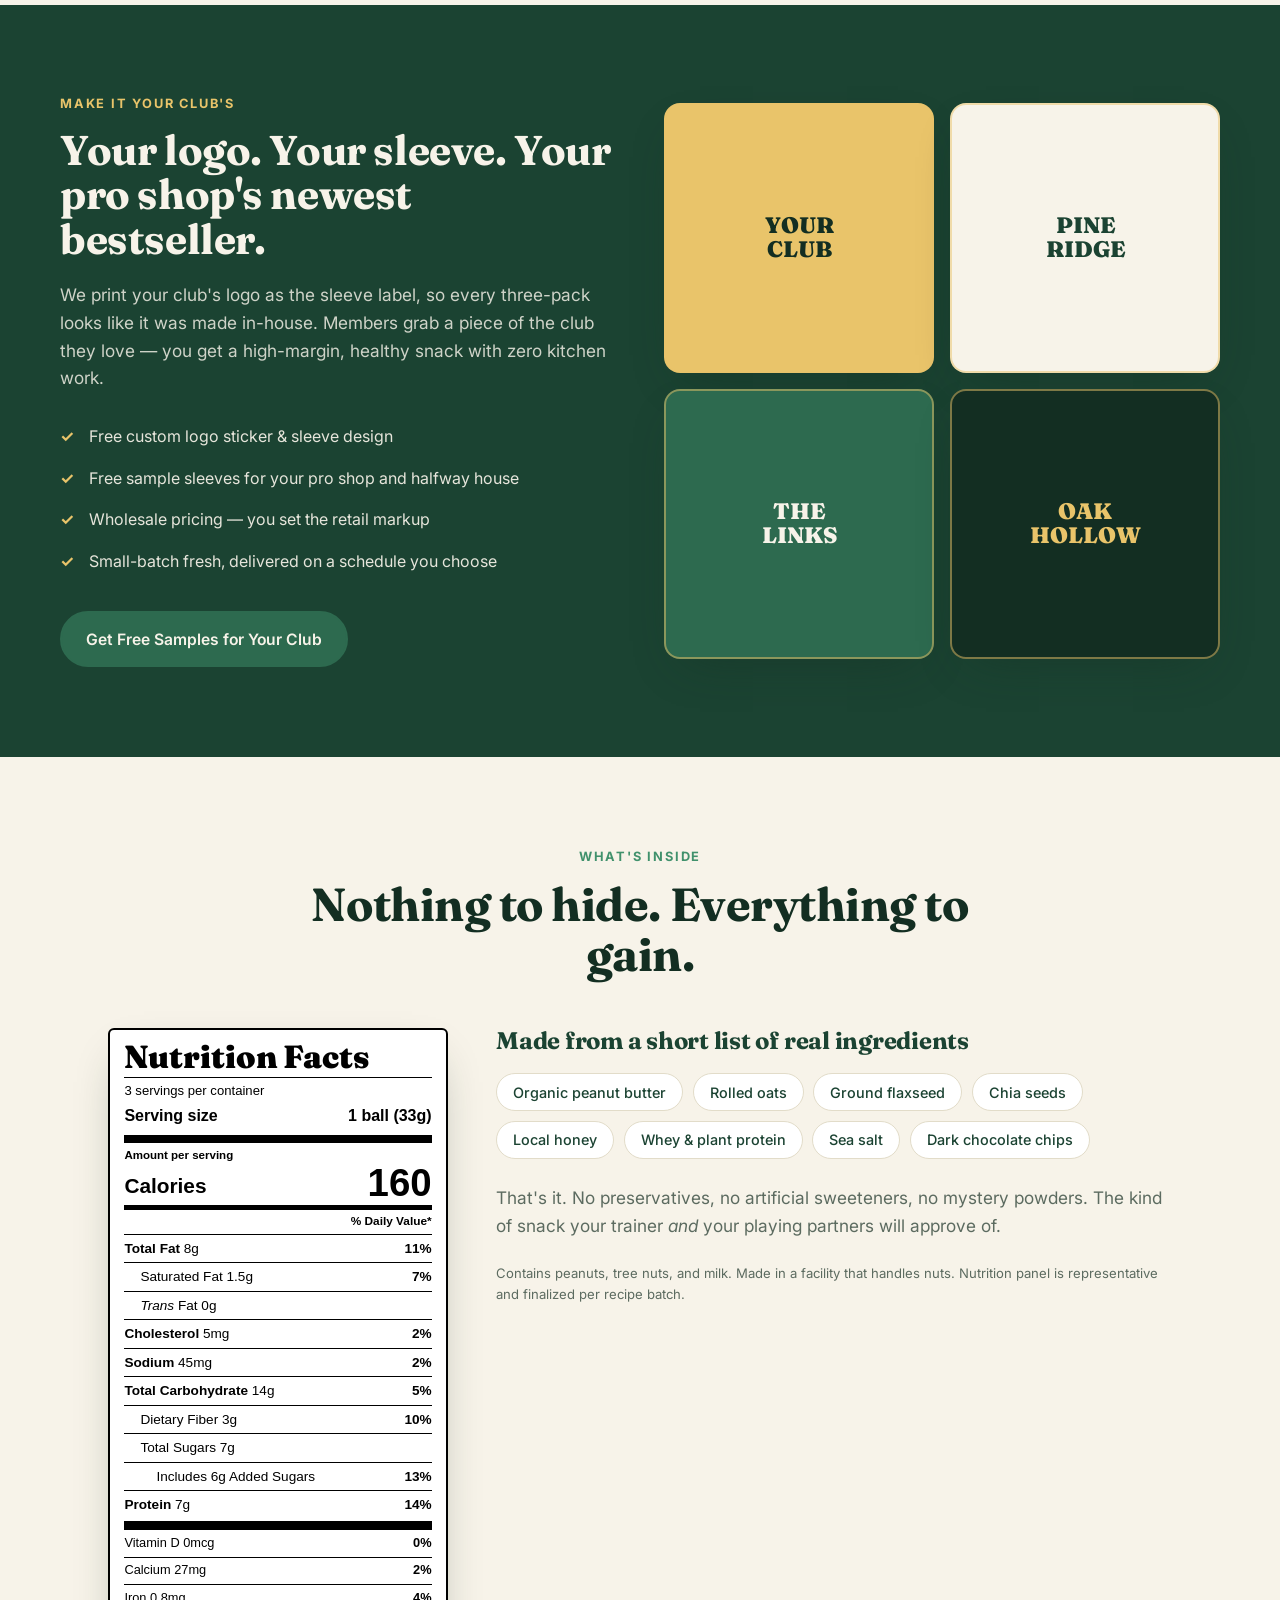
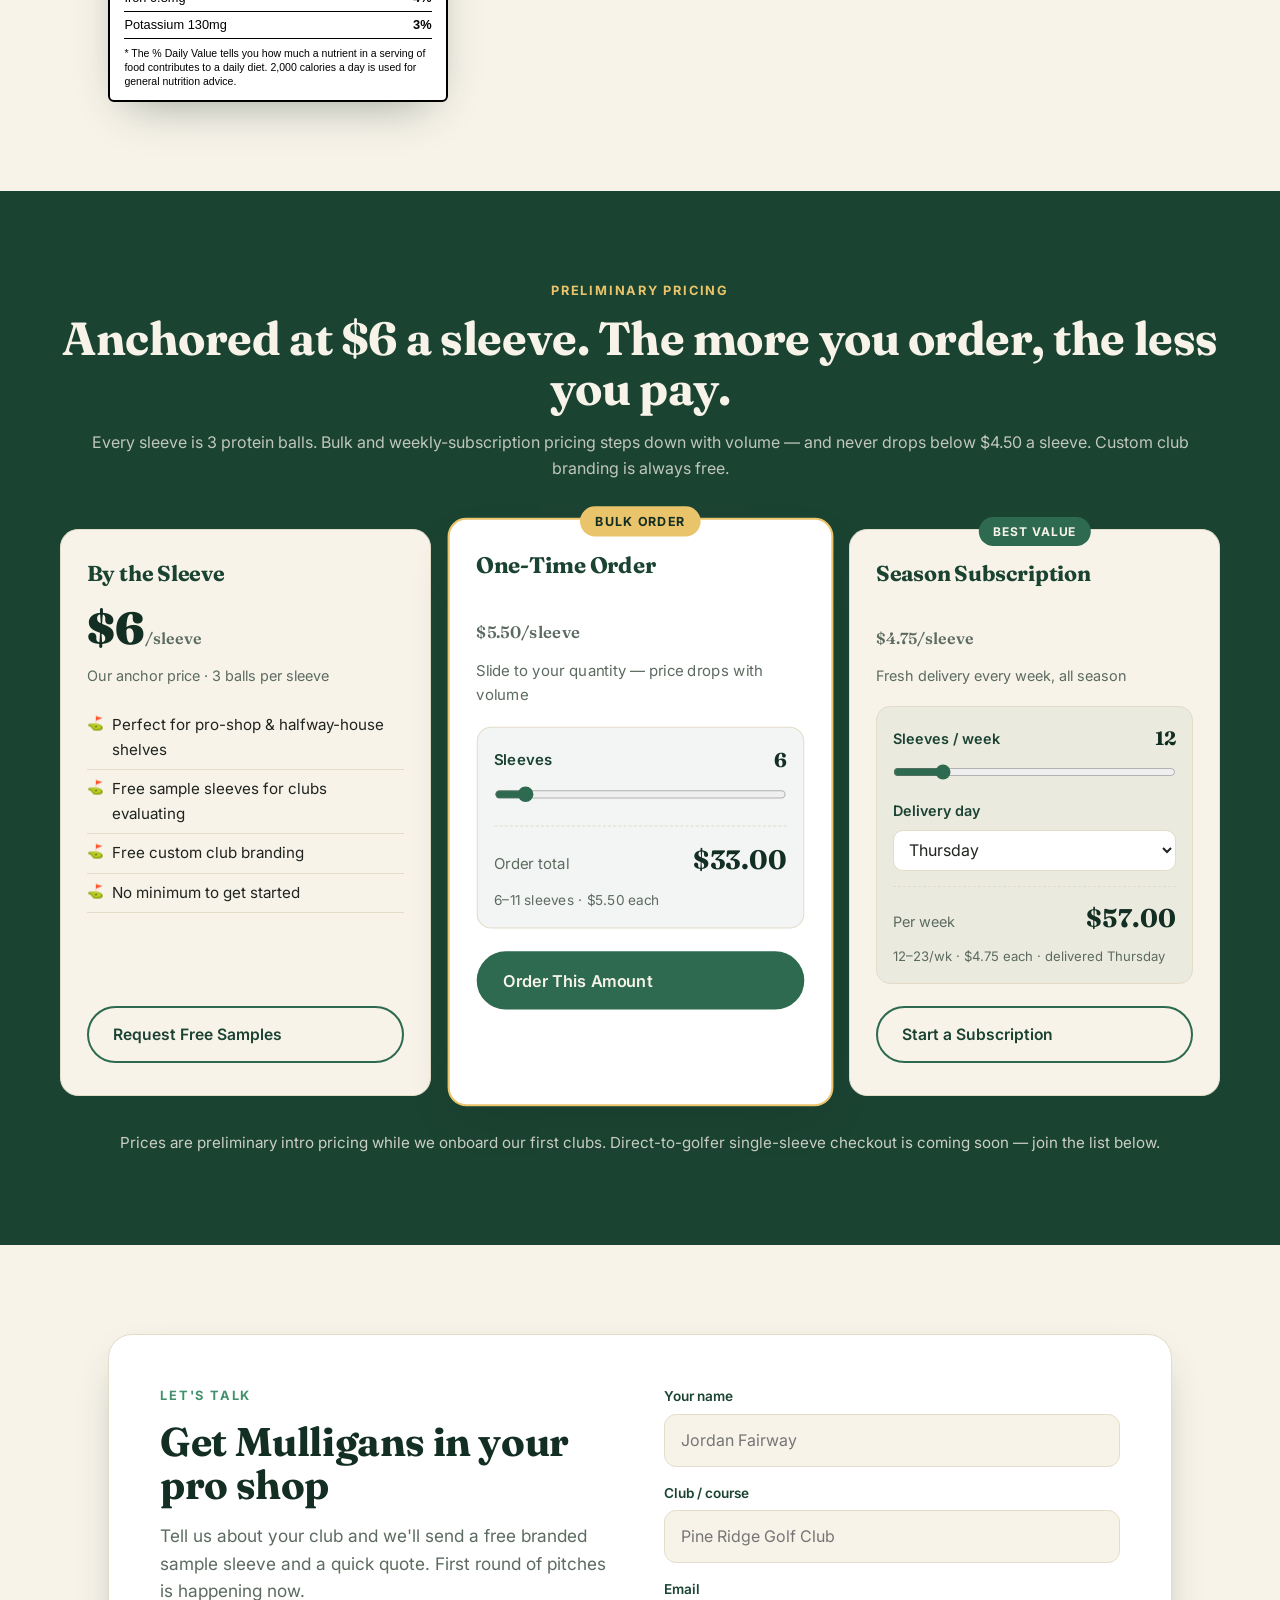
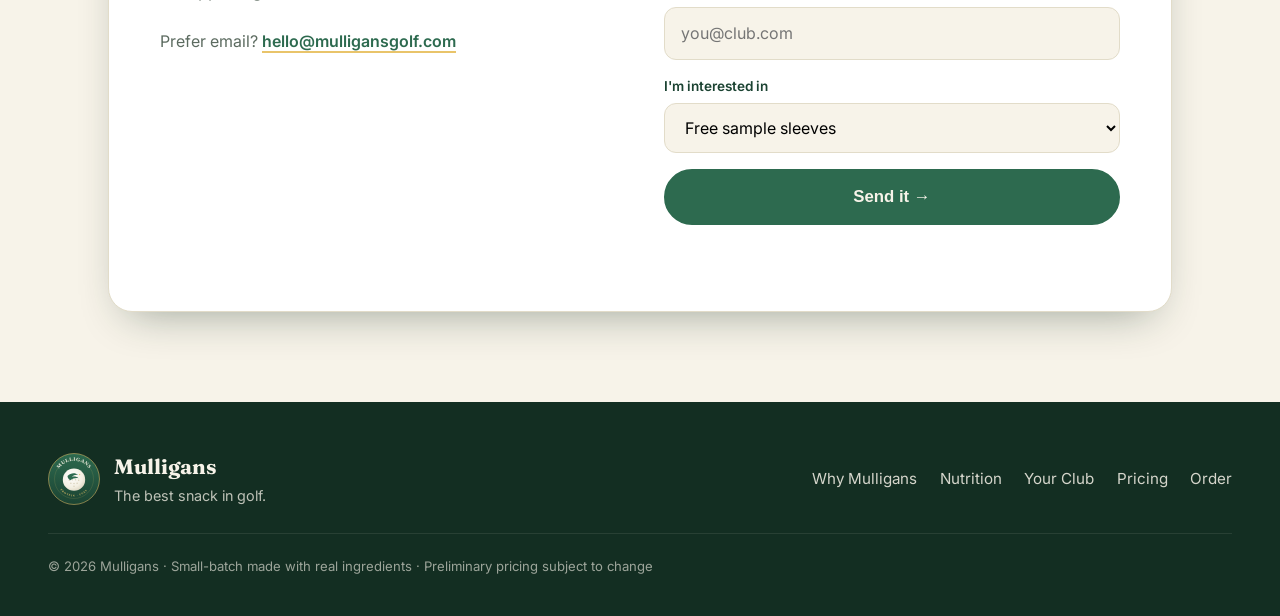
==== commit 83b17b0c: "Rebrand Birdie Balz -> Mulligans across site, one-pager, logo, and README Co-Authored-By: Claude Opu" ====
--- a/index.html
+++ b/index.html
@@ -3,7 +3,7 @@
 <head>
   <meta charset="UTF-8" />
   <meta name="viewport" content="width=device-width, initial-scale=1.0" />
-  <title>Birdie Balz — The Best Snack in Golf</title>
+  <title>Mulligans — The Best Snack in Golf</title>
   <meta name="description" content="Organic protein peanut butter balls, sold in a sleeve of three. Real energy for the back nine — custom-branded for your club." />
   <link rel="icon" href="assets/logo.svg" />
   <link rel="preconnect" href="https://fonts.googleapis.com" />
@@ -16,11 +16,11 @@
   <!-- NAV -->
   <header class="nav">
     <a class="brand" href="#top">
-      <img src="assets/logo.svg" alt="Birdie Balz" width="44" height="44" />
-      <span>Birdie Balz</span>
+      <img src="assets/logo.svg" alt="Mulligans" width="44" height="44" />
+      <span>Mulligans</span>
     </a>
     <nav class="nav-links">
-      <a href="#why">Why Birdie</a>
+      <a href="#why">Why Mulligans</a>
       <a href="#nutrition">Nutrition</a>
       <a href="#branding">Your Club</a>
       <a href="#pricing">Pricing</a>
@@ -50,7 +50,7 @@
     </div>
     <div class="hero-art">
       <!-- Drop a real photo at assets/product-hero.jpg and it replaces the mockup automatically -->
-      <img src="assets/product-hero.jpg" alt="Birdie Balz protein balls" class="hero-photo"
+      <img src="assets/product-hero.jpg" alt="Mulligans protein balls" class="hero-photo"
            onerror="this.style.display='none';this.nextElementSibling.style.display='flex';" />
       <div class="sleeve" style="display:none">
         <img src="assets/logo.svg" alt="" class="sleeve-logo" />
@@ -73,15 +73,15 @@
 
   <!-- GALLERY (drop real photos into assets/; empty slots hide themselves) -->
   <section class="gallery" id="gallery">
-    <img src="assets/product-1.jpg" alt="Birdie Balz protein ball closeup" onerror="this.remove()" />
-    <img src="assets/product-2.jpg" alt="Sleeve of three Birdie Balz" onerror="this.remove()" />
-    <img src="assets/product-3.jpg" alt="Birdie Balz on the course" onerror="this.remove()" />
+    <img src="assets/product-1.jpg" alt="Mulligans protein ball closeup" onerror="this.remove()" />
+    <img src="assets/product-2.jpg" alt="Sleeve of three Mulligans" onerror="this.remove()" />
+    <img src="assets/product-3.jpg" alt="Mulligans on the course" onerror="this.remove()" />
   </section>
 
   <!-- WHY -->
   <section id="why" class="section">
     <div class="section-head">
-      <p class="kicker">Why Birdie Balz</p>
+      <p class="kicker">Why Mulligans</p>
       <h2>Snack food doesn't belong on a golf course. Fuel does.</h2>
     </div>
     <div class="cards">
@@ -260,9 +260,9 @@
     <div class="order-box">
       <div class="order-copy">
         <p class="kicker">Let's talk</p>
-        <h2>Get Birdie Balz in your pro shop</h2>
+        <h2>Get Mulligans in your pro shop</h2>
         <p class="body">Tell us about your club and we'll send a free branded sample sleeve and a quick quote. First round of pitches is happening now.</p>
-        <p class="order-contact">Prefer email? <a href="mailto:hello@birdieballz.com">hello@birdieballz.com</a></p>
+        <p class="order-contact">Prefer email? <a href="mailto:hello@mulligansgolf.com">hello@mulligansgolf.com</a></p>
       </div>
       <!-- Leads email straight to you via Formspree. Replace FORM_ID with your endpoint
            from formspree.io (free): create a form, set the notify email, paste the ID. -->
@@ -288,7 +288,7 @@
             <option>Just keeping in touch</option>
           </select>
         </div>
-        <input type="hidden" name="_subject" value="New Birdie Balz club lead 🏌️" />
+        <input type="hidden" name="_subject" value="New Mulligans club lead 🏌️" />
         <button class="btn btn-block" type="submit">Send it →</button>
         <p class="form-note" id="formNote"></p>
       </form>
@@ -298,20 +298,20 @@
   <!-- FOOTER -->
   <footer class="footer">
     <div class="foot-brand">
-      <img src="assets/logo.svg" alt="Birdie Balz" width="52" height="52" />
+      <img src="assets/logo.svg" alt="Mulligans" width="52" height="52" />
       <div>
-        <strong>Birdie Balz</strong>
+        <strong>Mulligans</strong>
         <span>The best snack in golf.</span>
       </div>
     </div>
     <div class="foot-links">
-      <a href="#why">Why Birdie</a>
+      <a href="#why">Why Mulligans</a>
       <a href="#nutrition">Nutrition</a>
       <a href="#branding">Your Club</a>
       <a href="#pricing">Pricing</a>
       <a href="#order">Order</a>
     </div>
-    <p class="foot-fine">© 2026 Birdie Balz · Small-batch made with real ingredients · Preliminary pricing subject to change</p>
+    <p class="foot-fine">© 2026 Mulligans · Small-batch made with real ingredients · Preliminary pricing subject to change</p>
   </footer>
 
   <script>
@@ -334,9 +334,9 @@
       fetch(form.action, { method:'POST', body:new FormData(form), headers:{Accept:'application/json'} })
         .then(function(r){
           if(r.ok){ note.textContent = "Thanks, " + first + "! We'll be in touch about " + club + " within a day."; note.className='form-note ok'; form.reset(); }
-          else { note.textContent = "Hmm, something went wrong — email us at hello@birdieballz.com."; note.className='form-note'; }
+          else { note.textContent = "Hmm, something went wrong — email us at hello@mulligansgolf.com."; note.className='form-note'; }
         })
-        .catch(function(){ note.textContent = "Network hiccup — email us at hello@birdieballz.com."; note.className='form-note'; });
+        .catch(function(){ note.textContent = "Network hiccup — email us at hello@mulligansgolf.com."; note.className='form-note'; });
     });
 
     // ---- Pricing calculators. Anchor $6, hard floor $4.50. ----
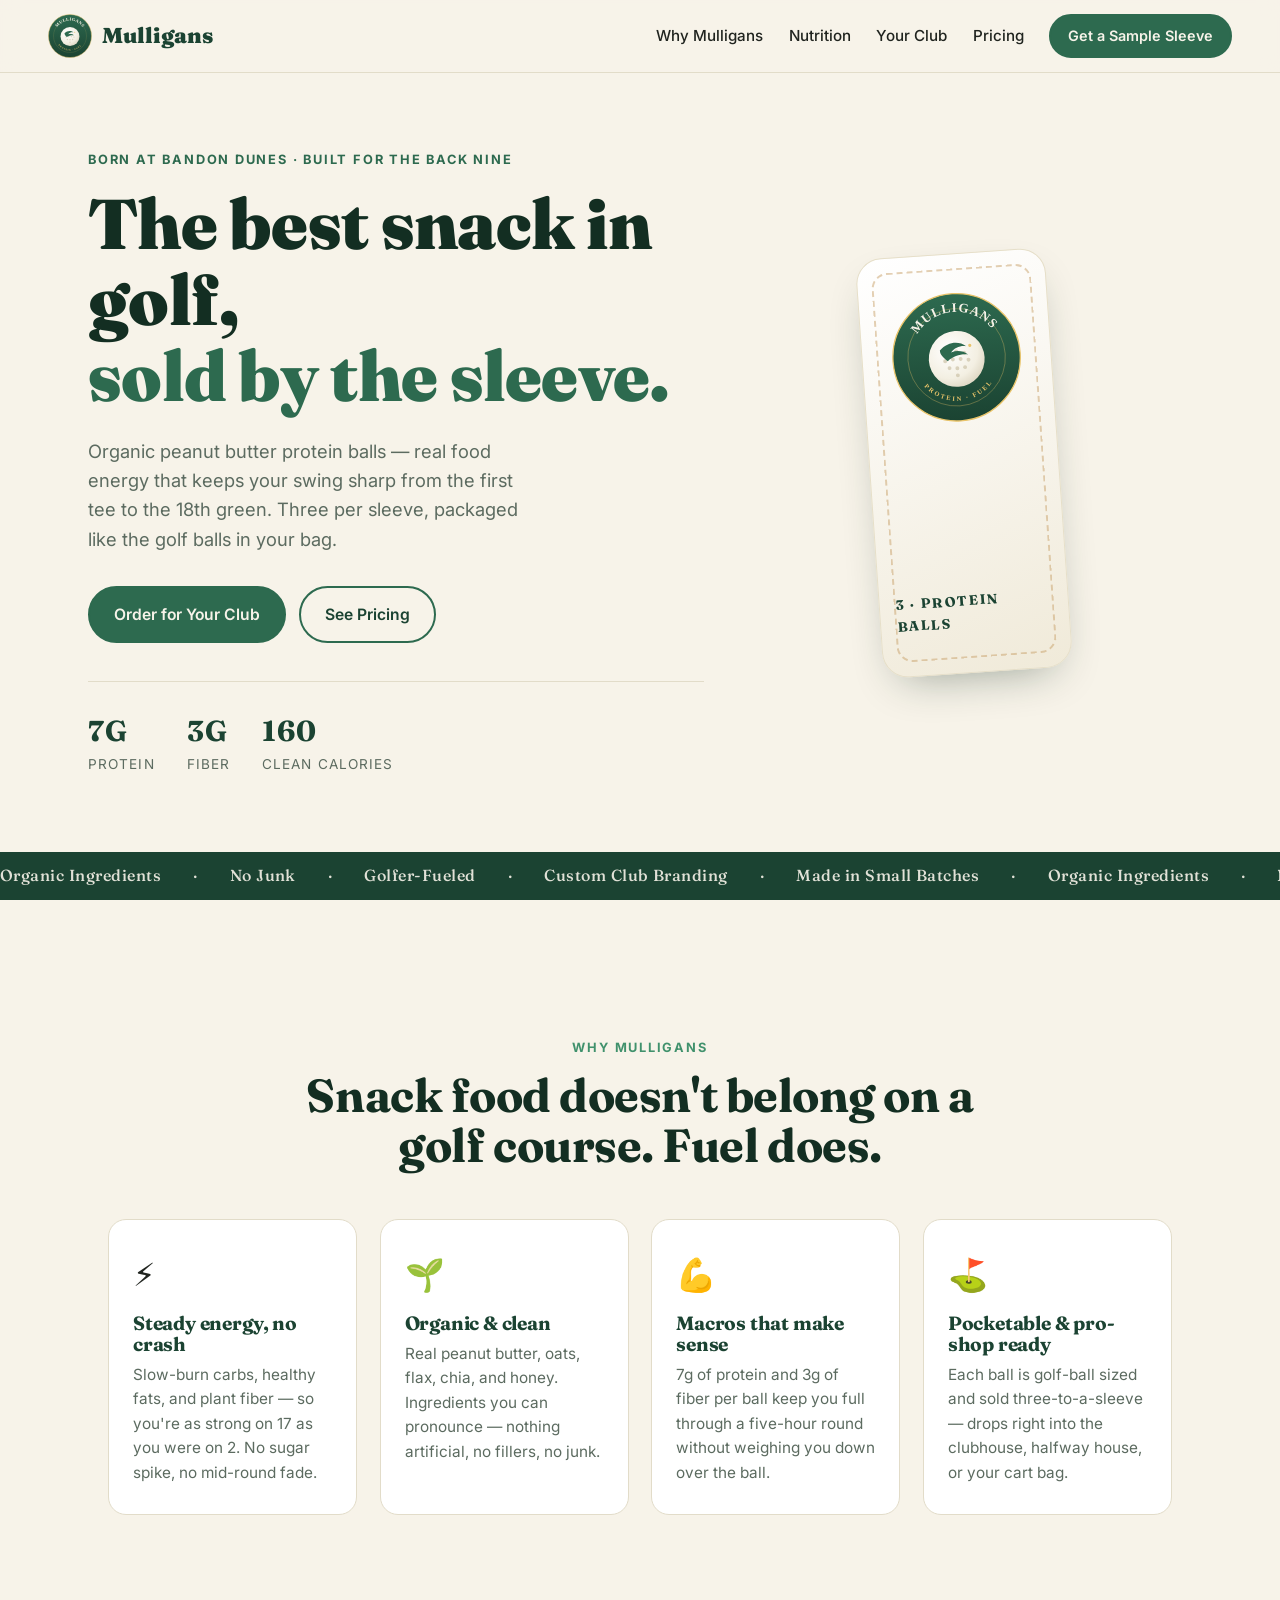
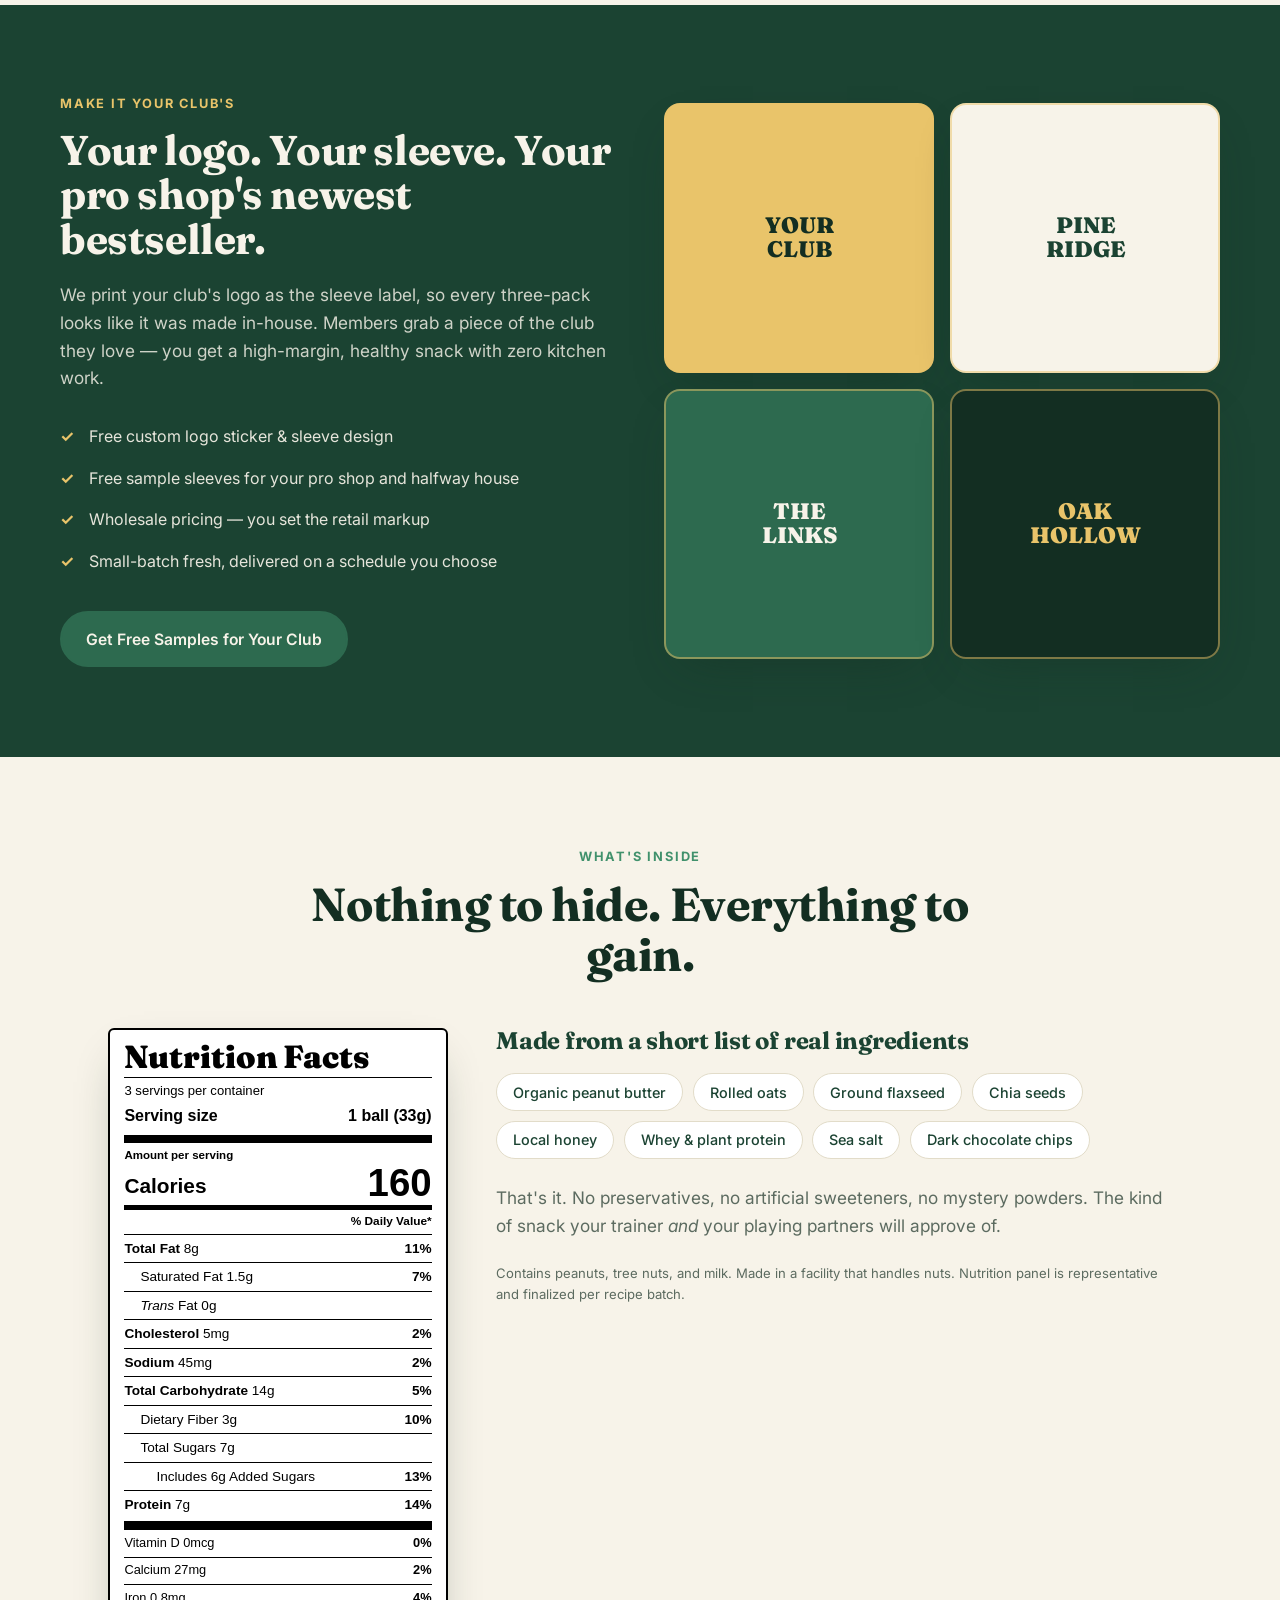
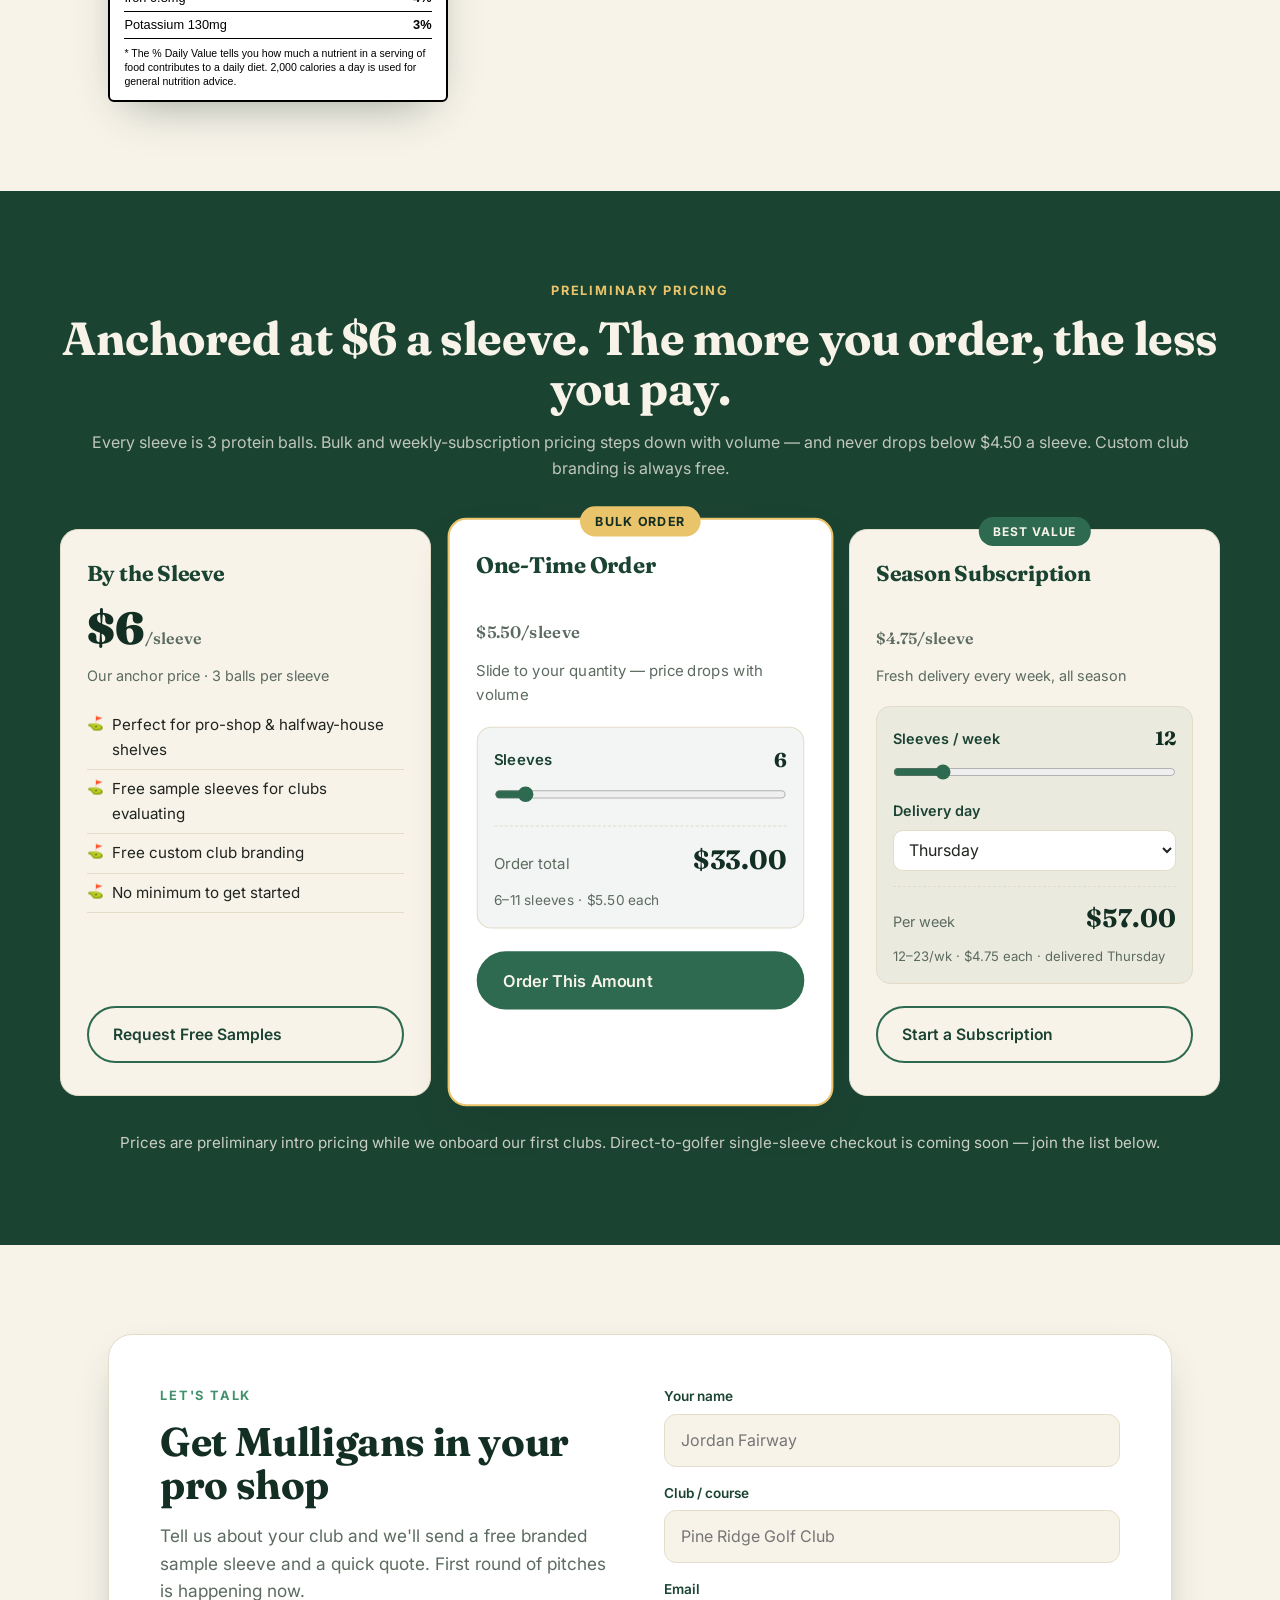
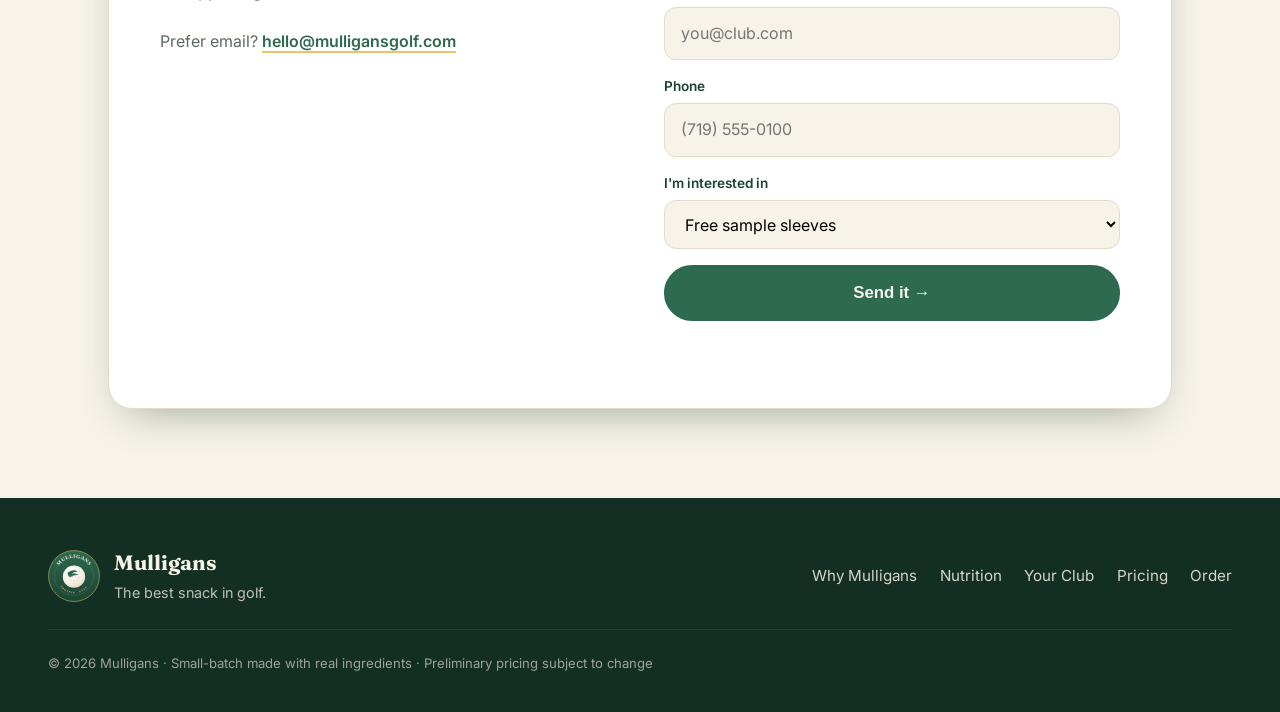
==== commit ea6add63: "Add required Phone field; strip to digits for Formspree numeric validation Co-Authored-By: Claude Op" ====
--- a/index.html
+++ b/index.html
@@ -266,7 +266,7 @@
       </div>
       <!-- Leads email straight to you via Formspree. Replace FORM_ID with your endpoint
            from formspree.io (free): create a form, set the notify email, paste the ID. -->
-      <form class="order-form" id="orderForm" action="https://formspree.io/f/FORM_ID" method="POST">
+      <form class="order-form" id="orderForm" action="https://formspree.io/f/xqernglp" method="POST">
         <div class="field">
           <label for="name">Your name</label>
           <input id="name" name="name" required placeholder="Jordan Fairway" />
@@ -278,6 +278,10 @@
         <div class="field">
           <label for="email">Email</label>
           <input id="email" name="email" type="email" required placeholder="you@club.com" />
+        </div>
+        <div class="field">
+          <label for="phone">Phone</label>
+          <input id="phone" name="Phone Number" type="tel" required placeholder="(719) 555-0100" />
         </div>
         <div class="field">
           <label for="interest">I'm interested in</label>
@@ -321,8 +325,11 @@
     form.addEventListener('submit', function(e){
       e.preventDefault();
       var note = document.getElementById('formNote');
-      var first = (form.name.value || 'there').split(' ')[0];
-      var club = form.club.value || 'your club';
+      var first = (document.getElementById('name').value || 'there').split(' ')[0];
+      var club = document.getElementById('club').value || 'your club';
+      // Formspree's Phone Number field is numeric-only — strip anything that isn't a digit
+      var phone = document.getElementById('phone');
+      phone.value = phone.value.replace(/\D/g, '');
       var demo = form.action.indexOf('FORM_ID') !== -1;
       if (demo){
         note.textContent = "Thanks, " + first + "! (Demo mode — add your Formspree ID to send this to your inbox.) We'll be in touch about " + club + ".";
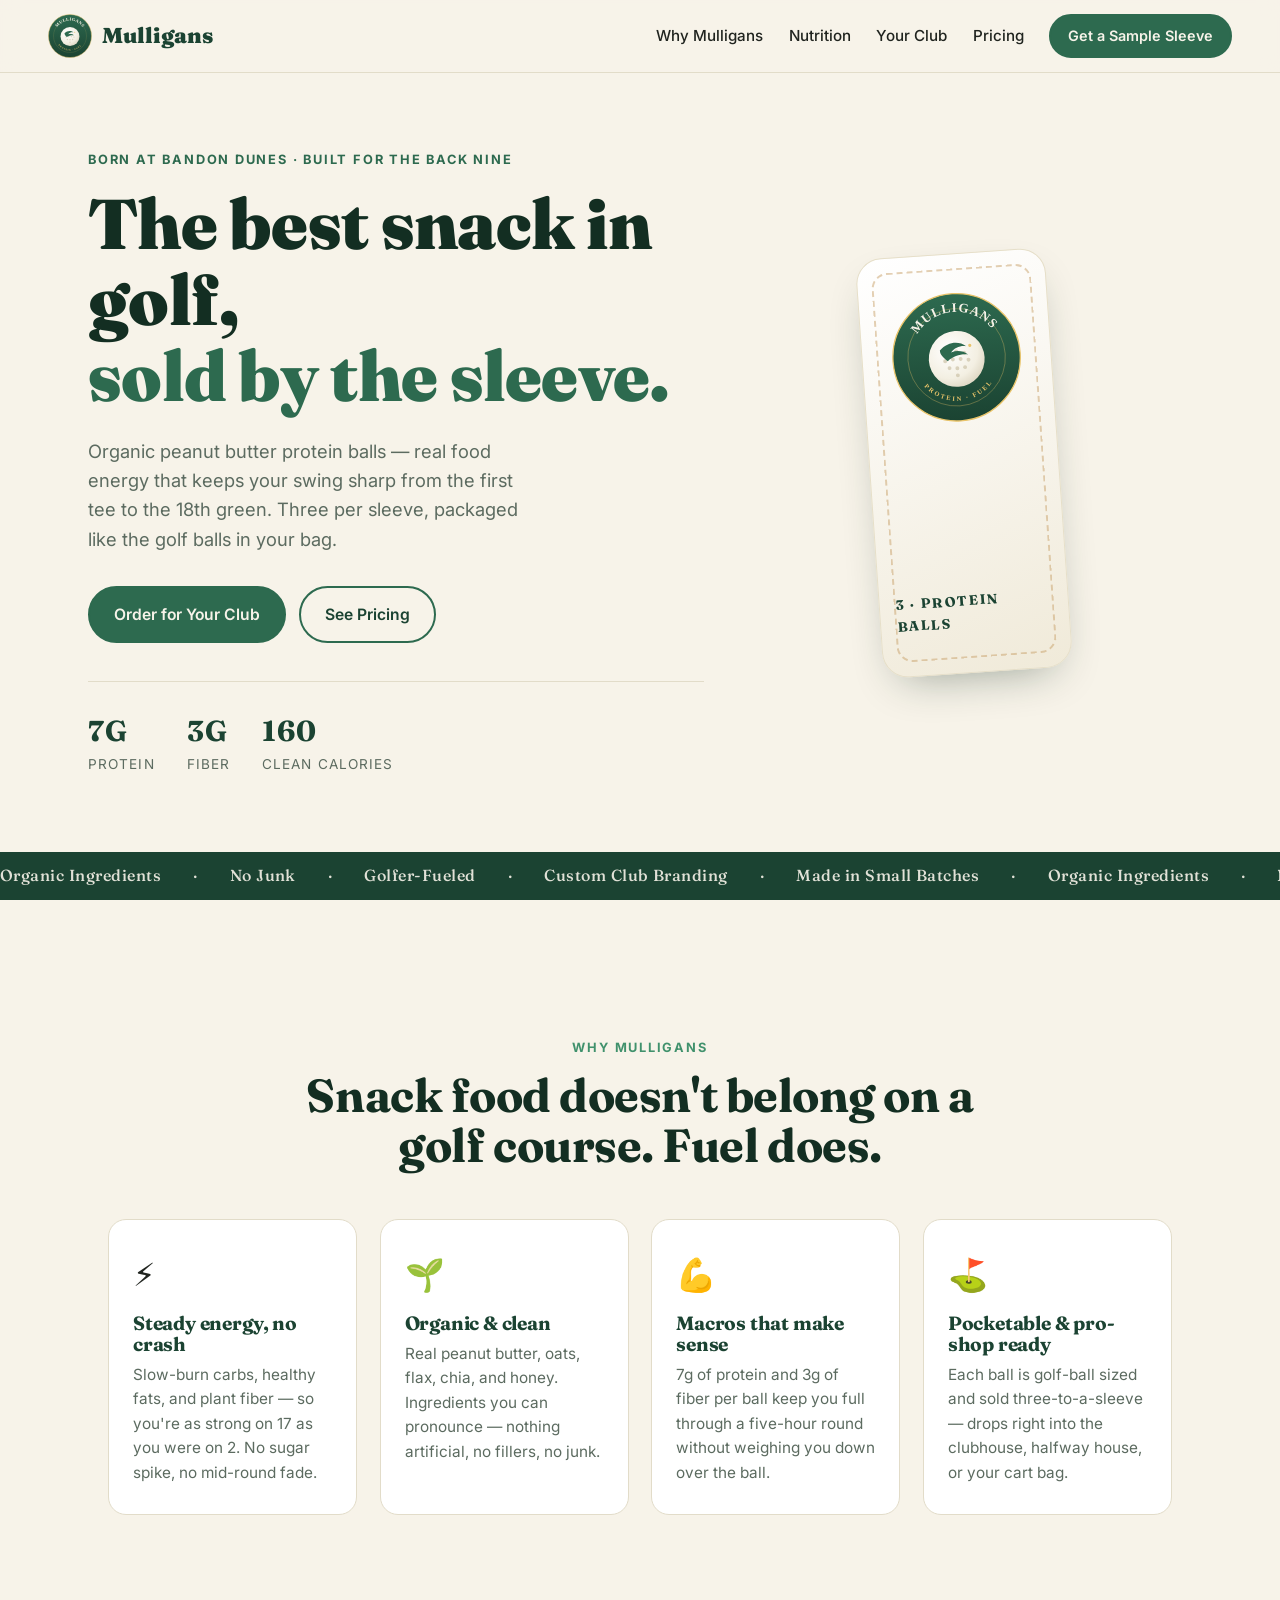
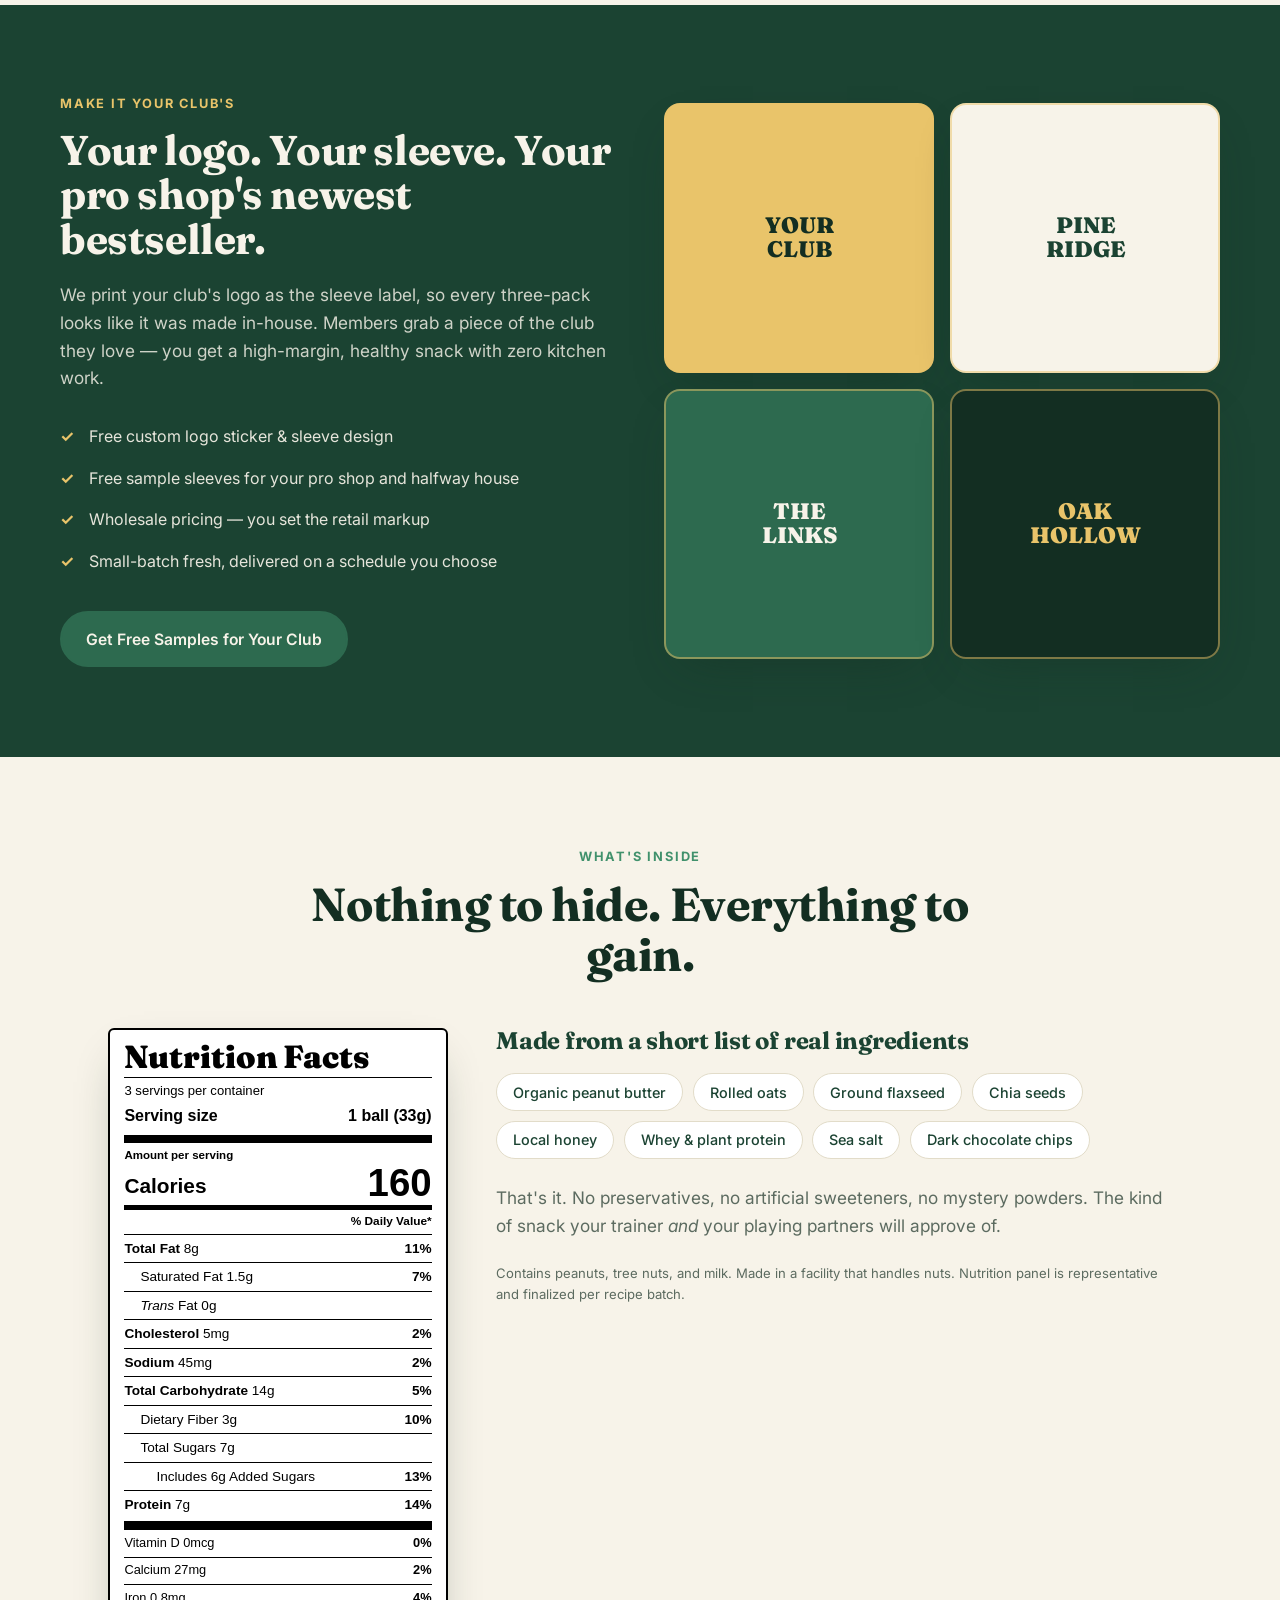
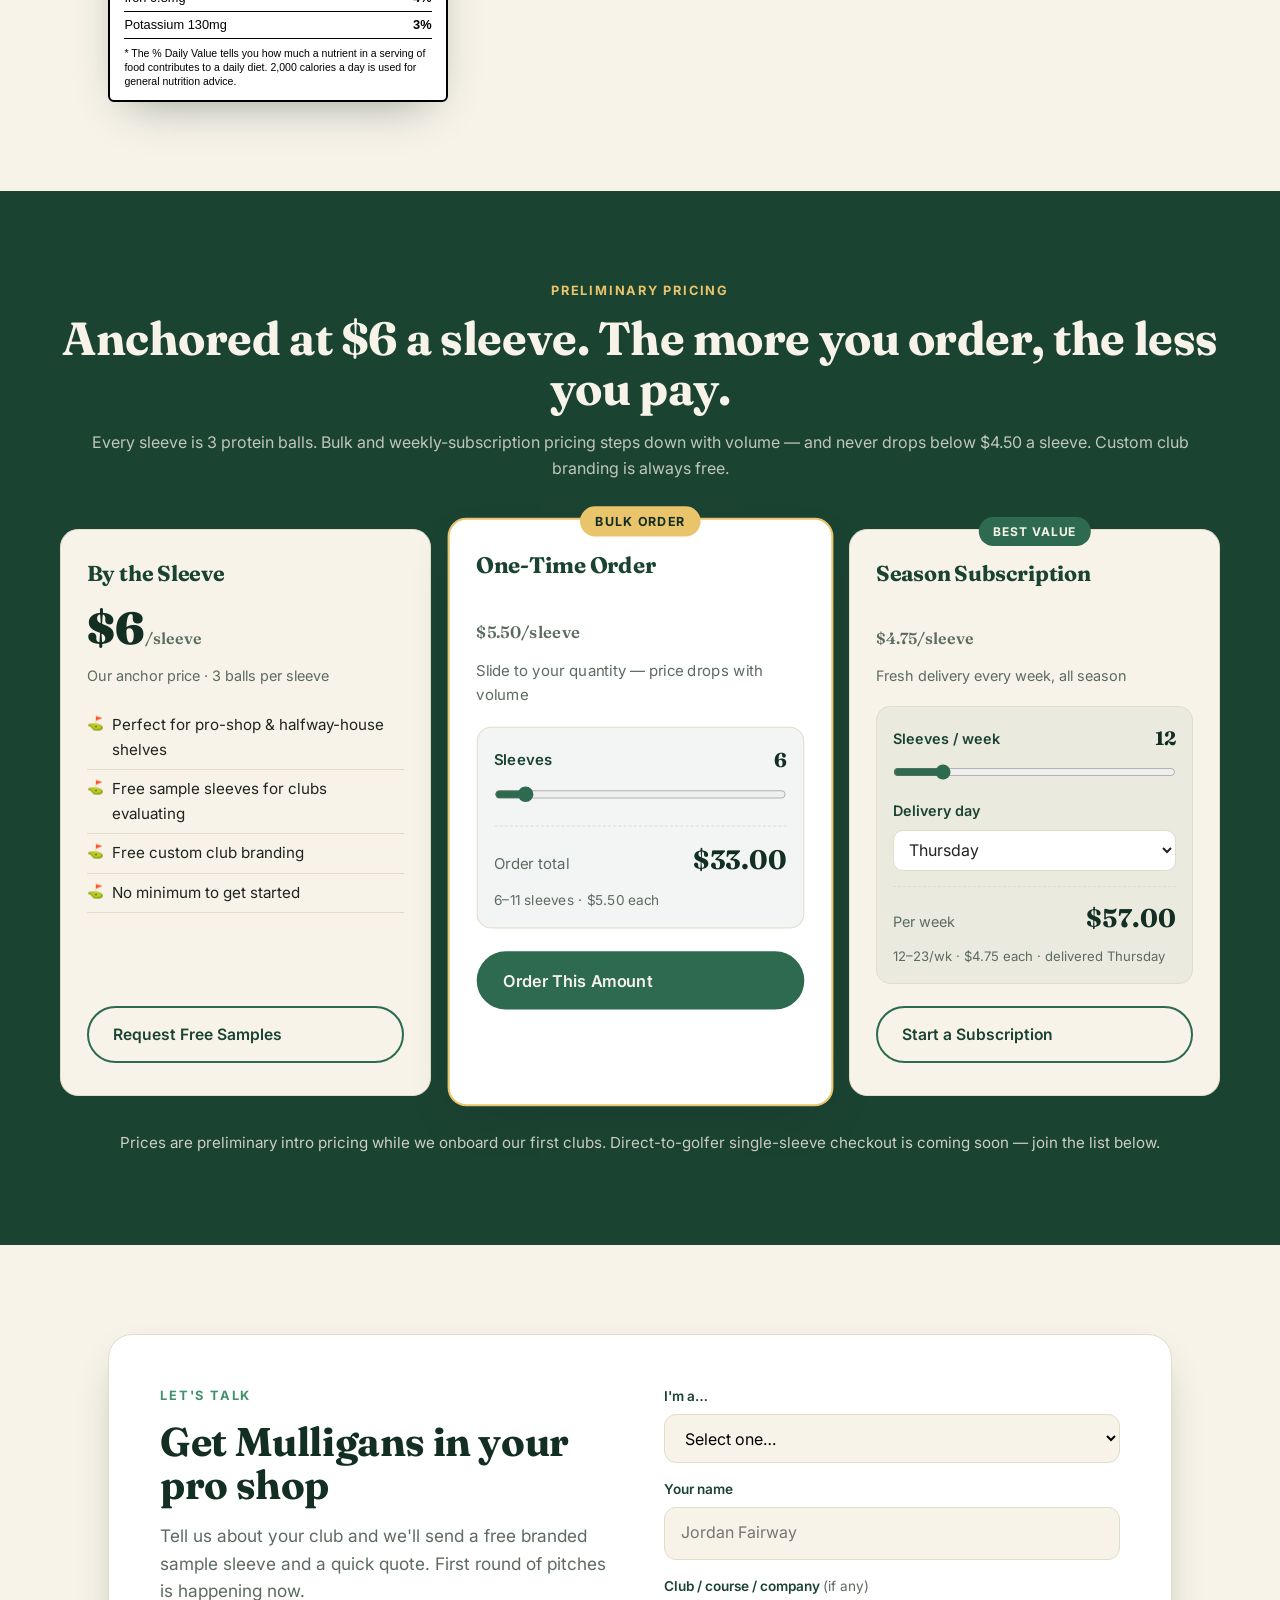
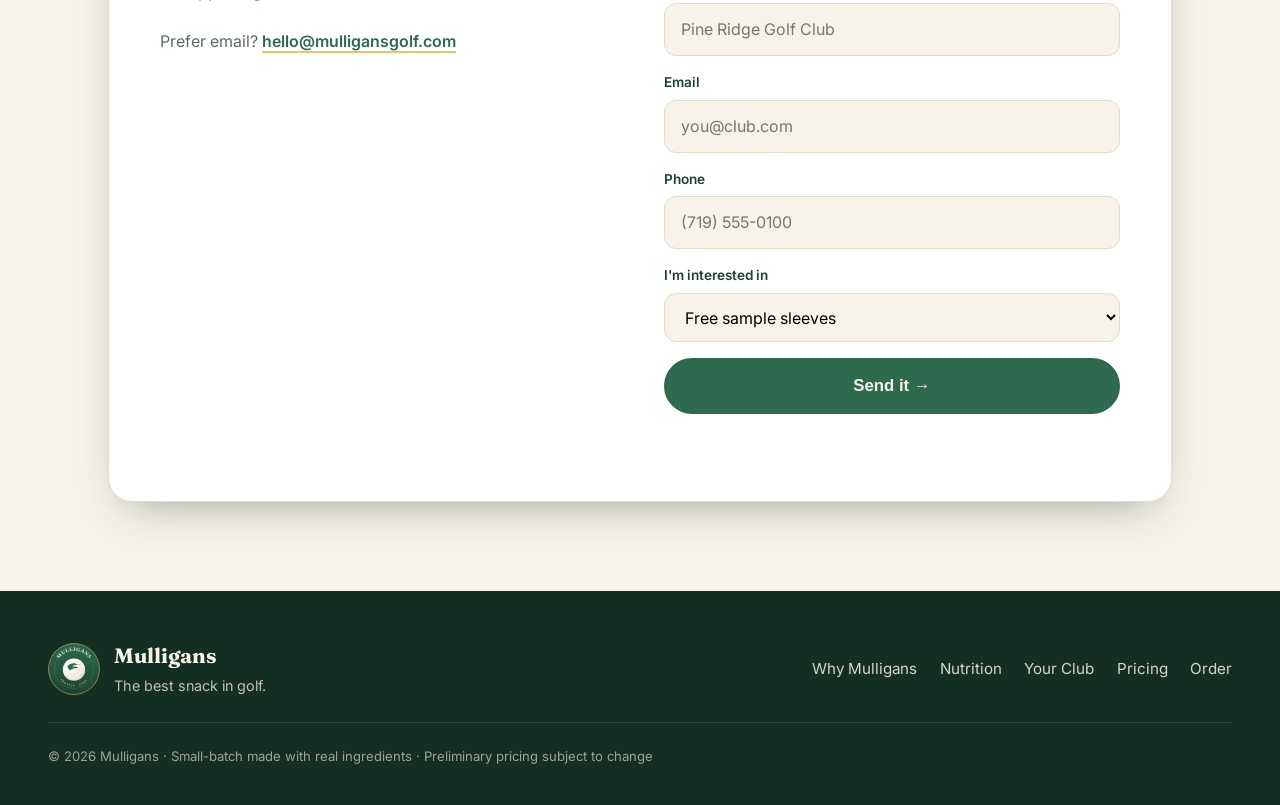
==== commit b5c141b5: "Add 'I'm a' lead-type qualifier (individual / club / retailer); make club field optional Co-Authored" ====
--- a/index.html
+++ b/index.html
@@ -268,12 +268,21 @@
            from formspree.io (free): create a form, set the notify email, paste the ID. -->
       <form class="order-form" id="orderForm" action="https://formspree.io/f/xqernglp" method="POST">
         <div class="field">
+          <label for="role">I'm a…</label>
+          <select id="role" name="I am a" required>
+            <option value="" disabled selected>Select one…</option>
+            <option>Individual golfer</option>
+            <option>Golf course / club</option>
+            <option>Retailer looking to resell</option>
+          </select>
+        </div>
+        <div class="field">
           <label for="name">Your name</label>
           <input id="name" name="name" required placeholder="Jordan Fairway" />
         </div>
         <div class="field">
-          <label for="club">Club / course</label>
-          <input id="club" name="club" required placeholder="Pine Ridge Golf Club" />
+          <label for="club">Club / course / company <span class="opt">(if any)</span></label>
+          <input id="club" name="club" placeholder="Pine Ridge Golf Club" />
         </div>
         <div class="field">
           <label for="email">Email</label>
--- a/styles.css
+++ b/styles.css
@@ -190,6 +190,7 @@
 .order-form{display:flex;flex-direction:column;gap:1rem}
 .field{display:flex;flex-direction:column;gap:.35rem}
 .field label{font-size:.85rem;font-weight:600;color:var(--green-800)}
+.field label .opt{font-weight:400;color:var(--muted)}
 .field input,.field select{padding:.8rem 1rem;border:1.5px solid var(--line);border-radius:12px;font:inherit;background:var(--cream);transition:.15s}
 .field input:focus,.field select:focus{outline:none;border-color:var(--green-500);background:#fff}
 .form-note{font-size:.9rem;min-height:1.2rem}
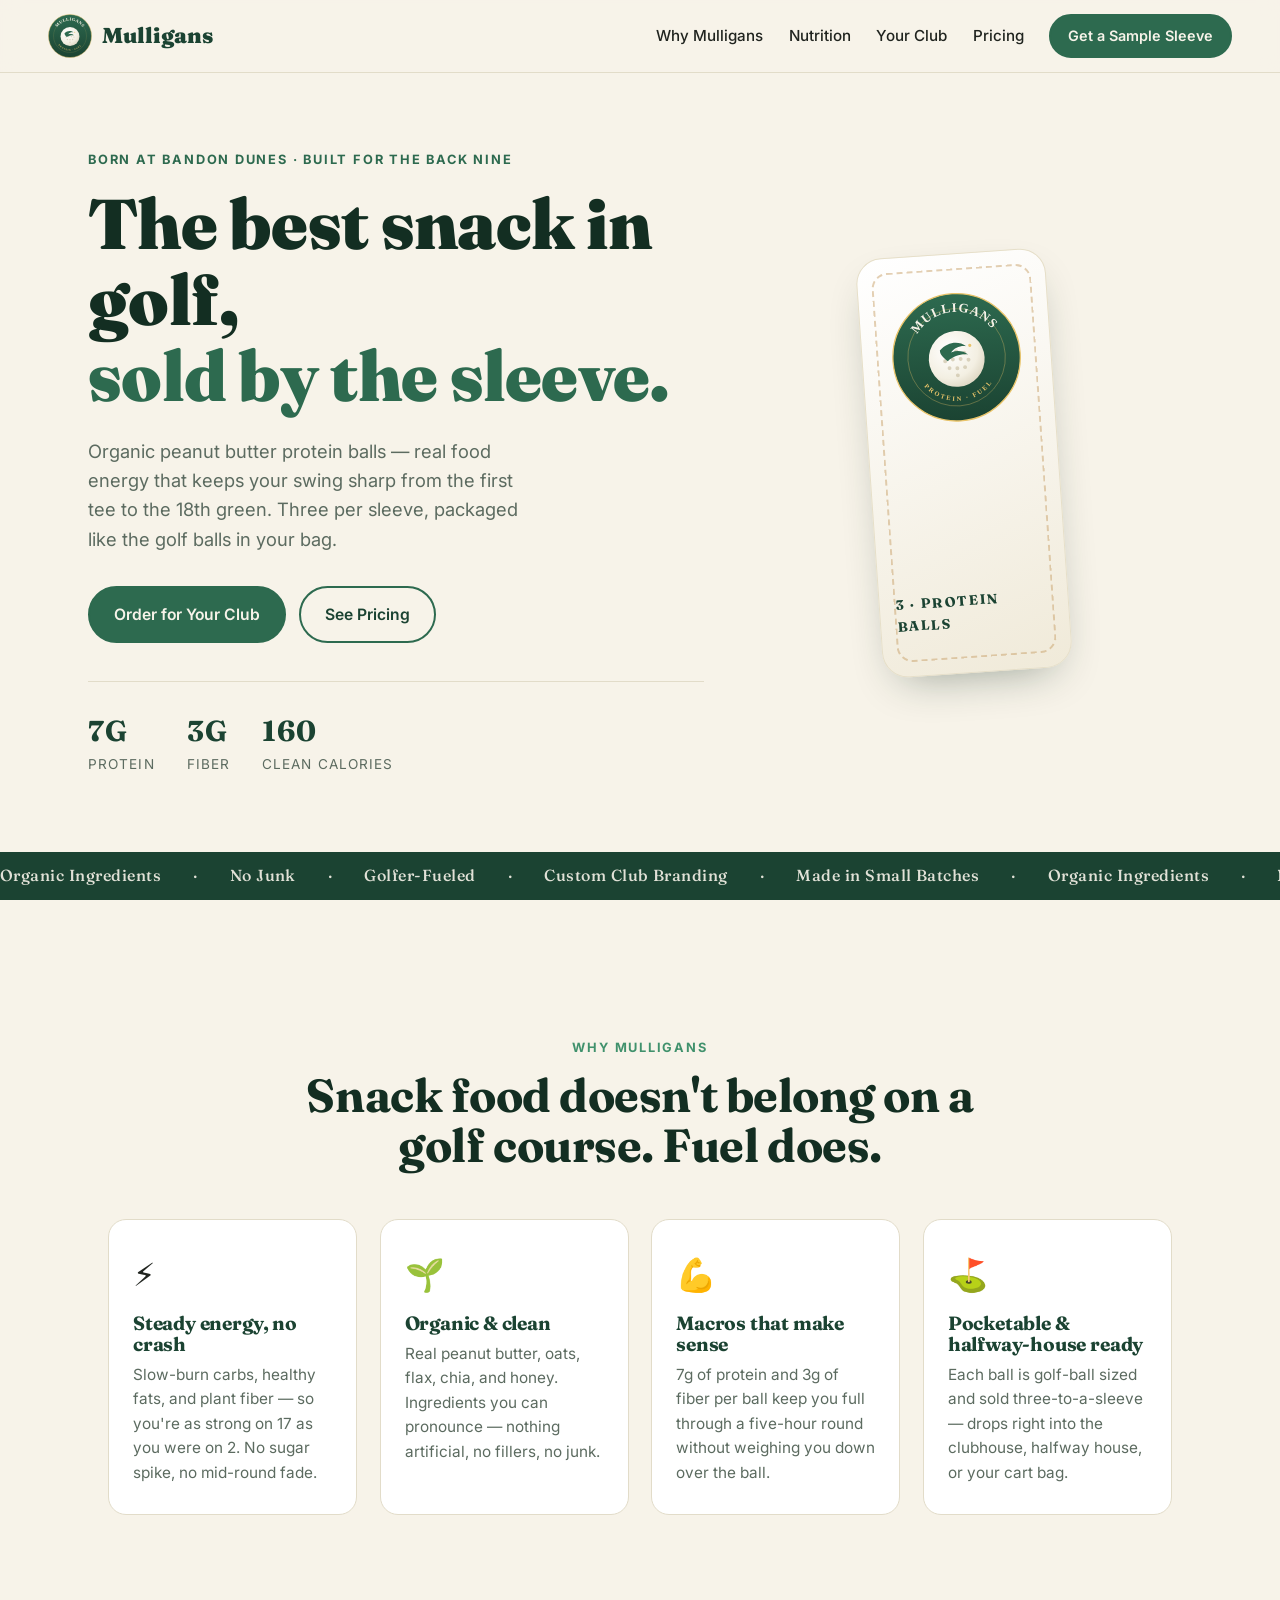
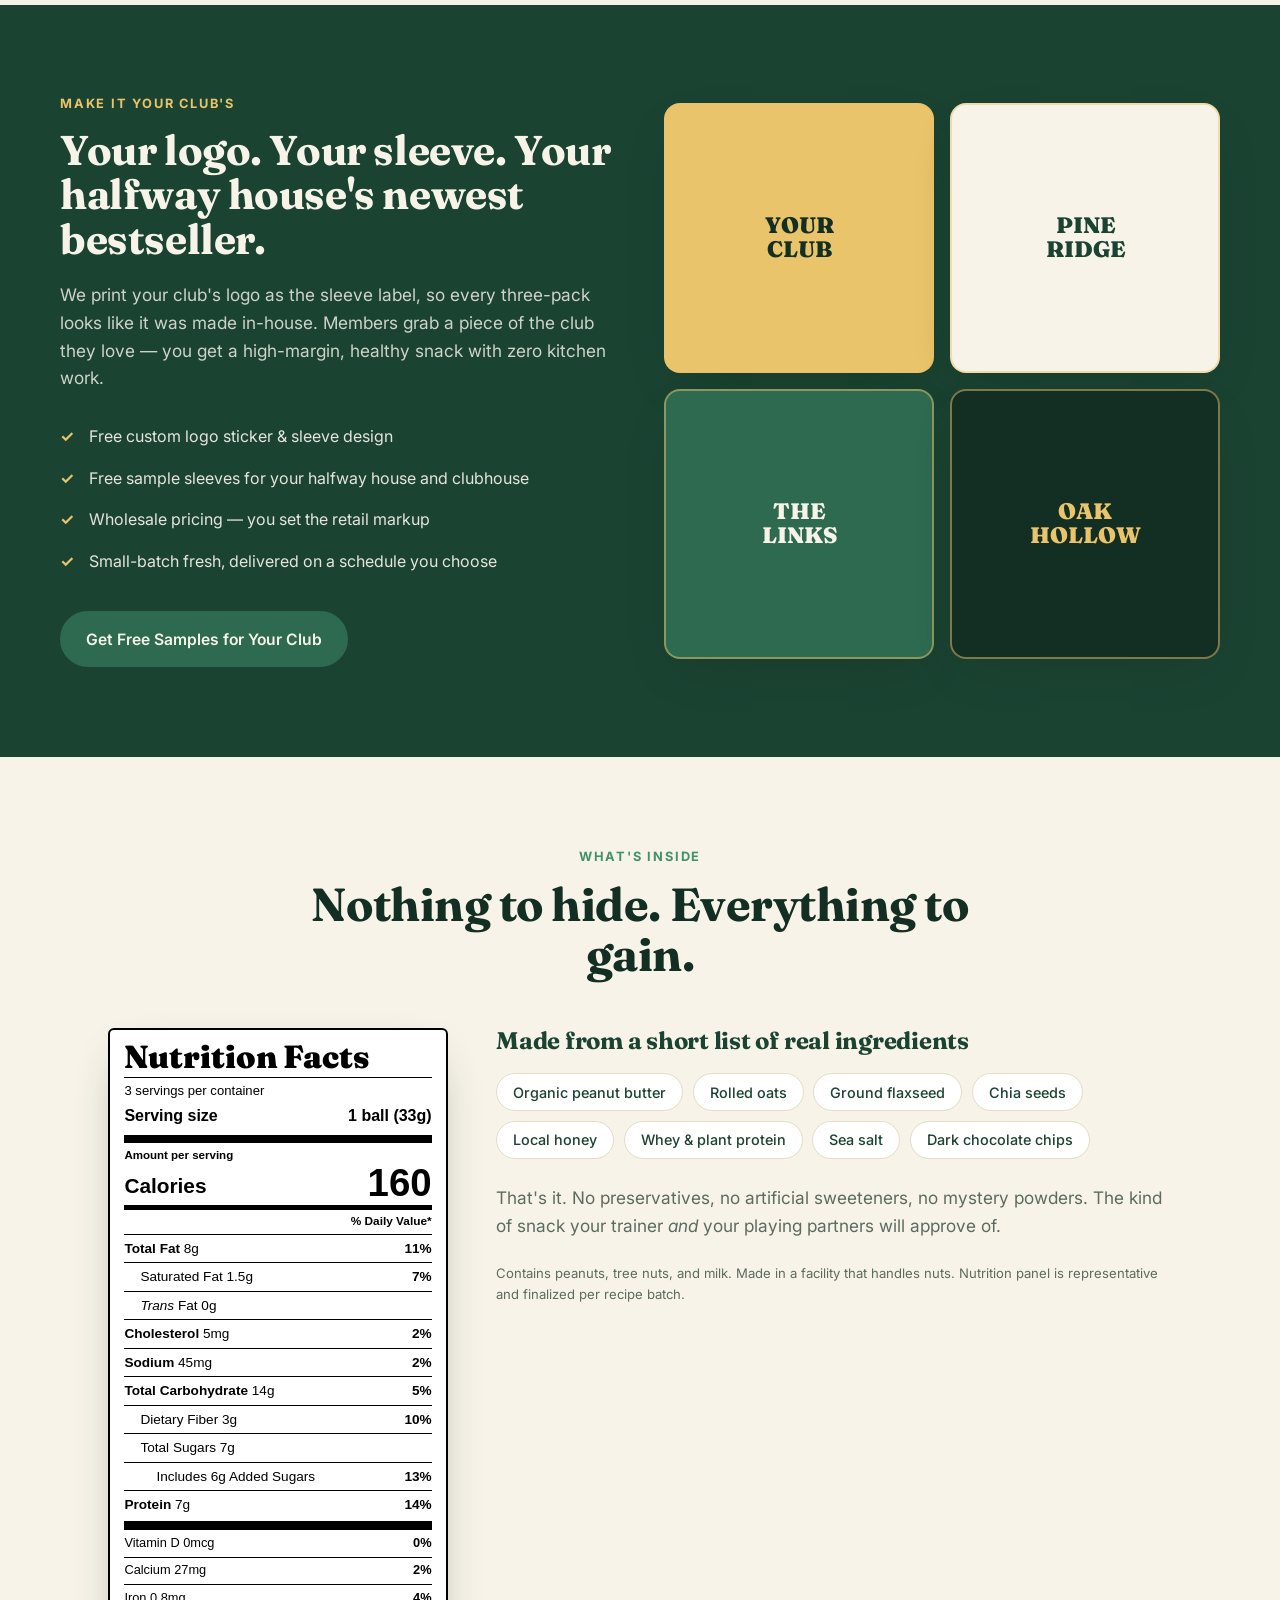
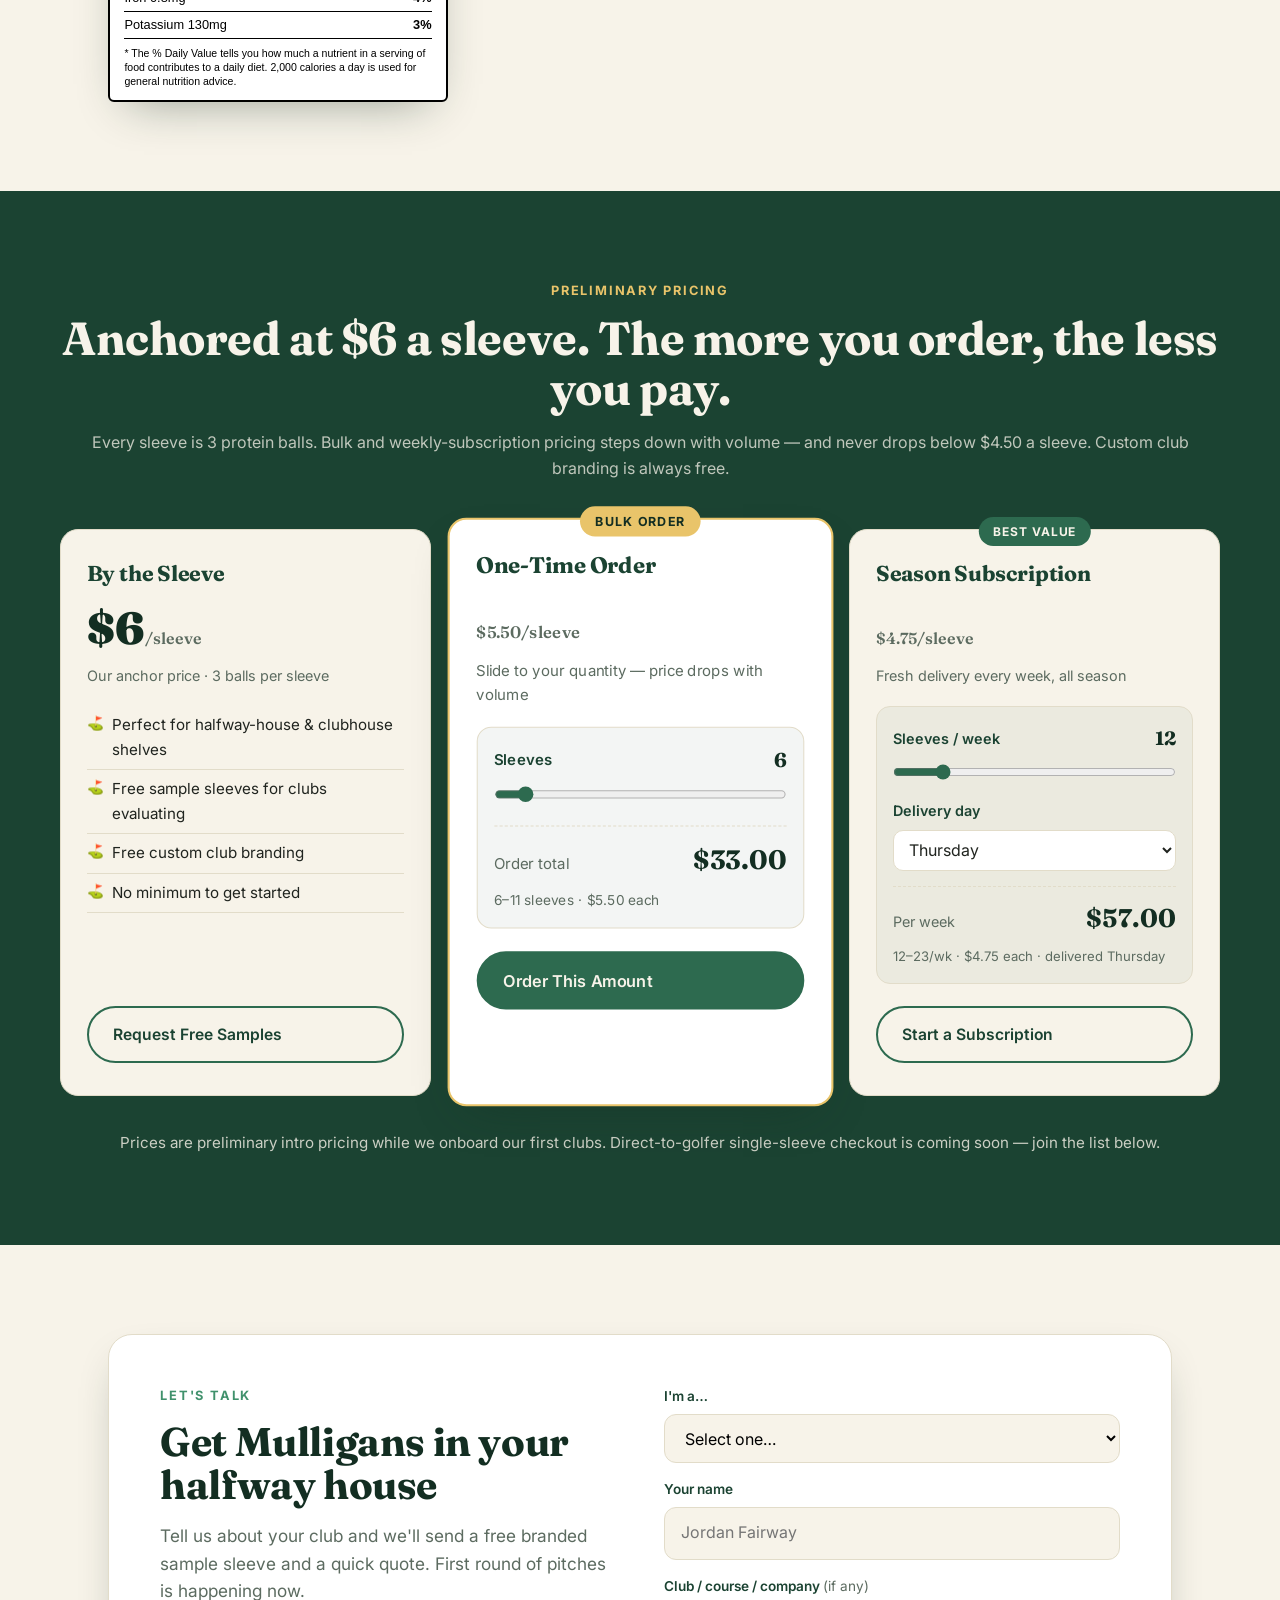
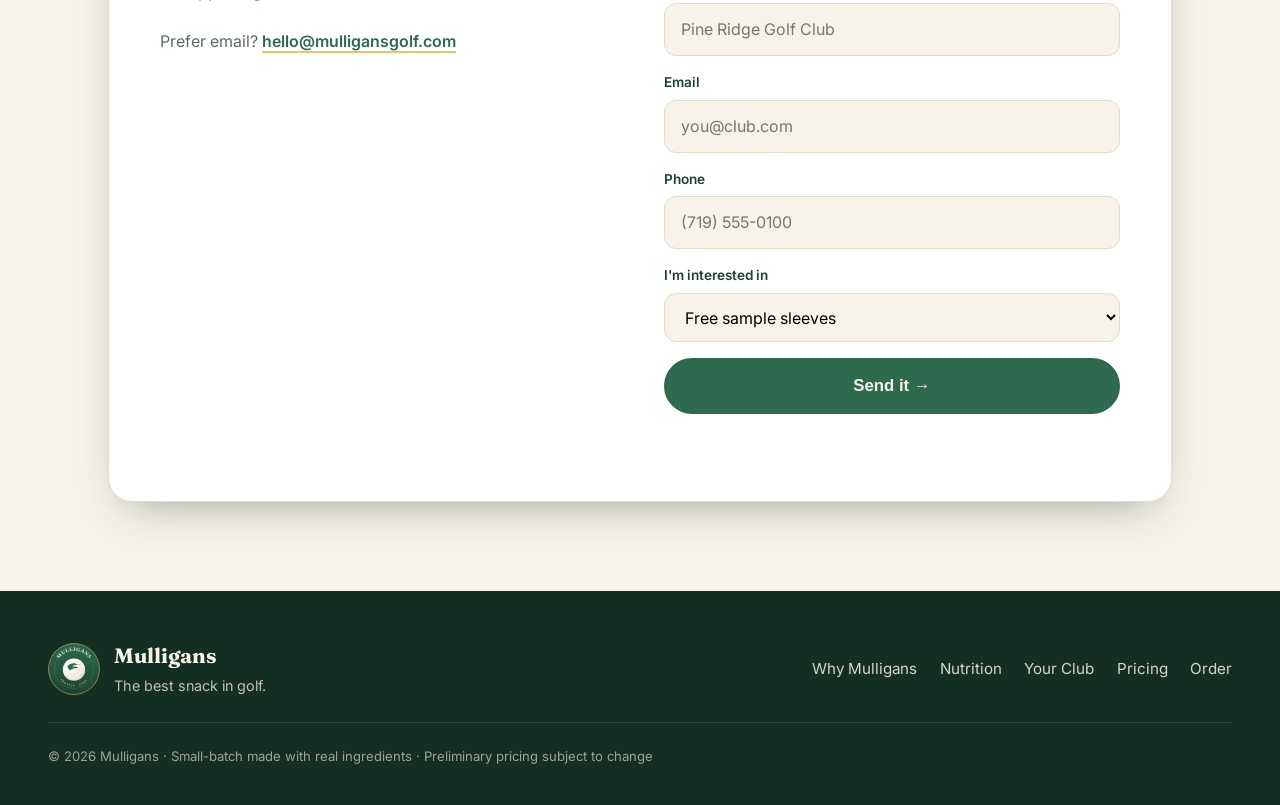
==== commit 84a73a77: "Swap 'pro shop' -> 'halfway house' across site and one-pager Co-Authored-By: Claude Opus 4.8 (1M con" ====
--- a/index.html
+++ b/index.html
@@ -102,7 +102,7 @@
       </article>
       <article class="card">
         <div class="card-ic">⛳</div>
-        <h3>Pocketable &amp; pro-shop ready</h3>
+        <h3>Pocketable &amp; halfway-house ready</h3>
         <p>Each ball is golf-ball sized and sold three-to-a-sleeve — drops right into the clubhouse, halfway house, or your cart bag.</p>
       </article>
     </div>
@@ -113,7 +113,7 @@
     <div class="split">
       <div class="split-copy">
         <p class="kicker">Make it your club's</p>
-        <h2>Your logo. Your sleeve. Your pro shop's newest bestseller.</h2>
+        <h2>Your logo. Your sleeve. Your halfway house's newest bestseller.</h2>
         <p class="body">
           We print your club's logo as the sleeve label, so every three-pack looks
           like it was made in-house. Members grab a piece of the club they love —
@@ -121,7 +121,7 @@
         </p>
         <ul class="checklist">
           <li>Free custom logo sticker &amp; sleeve design</li>
-          <li>Free sample sleeves for your pro shop and halfway house</li>
+          <li>Free sample sleeves for your halfway house and clubhouse</li>
           <li>Wholesale pricing — you set the retail markup</li>
           <li>Small-batch fresh, delivered on a schedule you choose</li>
         </ul>
@@ -205,7 +205,7 @@
         <p class="price">$6<span>/sleeve</span></p>
         <p class="price-sub">Our anchor price · 3 balls per sleeve</p>
         <ul>
-          <li>Perfect for pro-shop &amp; halfway-house shelves</li>
+          <li>Perfect for halfway-house &amp; clubhouse shelves</li>
           <li>Free sample sleeves for clubs evaluating</li>
           <li>Free custom club branding</li>
           <li>No minimum to get started</li>
@@ -260,7 +260,7 @@
     <div class="order-box">
       <div class="order-copy">
         <p class="kicker">Let's talk</p>
-        <h2>Get Mulligans in your pro shop</h2>
+        <h2>Get Mulligans in your halfway house</h2>
         <p class="body">Tell us about your club and we'll send a free branded sample sleeve and a quick quote. First round of pitches is happening now.</p>
         <p class="order-contact">Prefer email? <a href="mailto:hello@mulligansgolf.com">hello@mulligansgolf.com</a></p>
       </div>
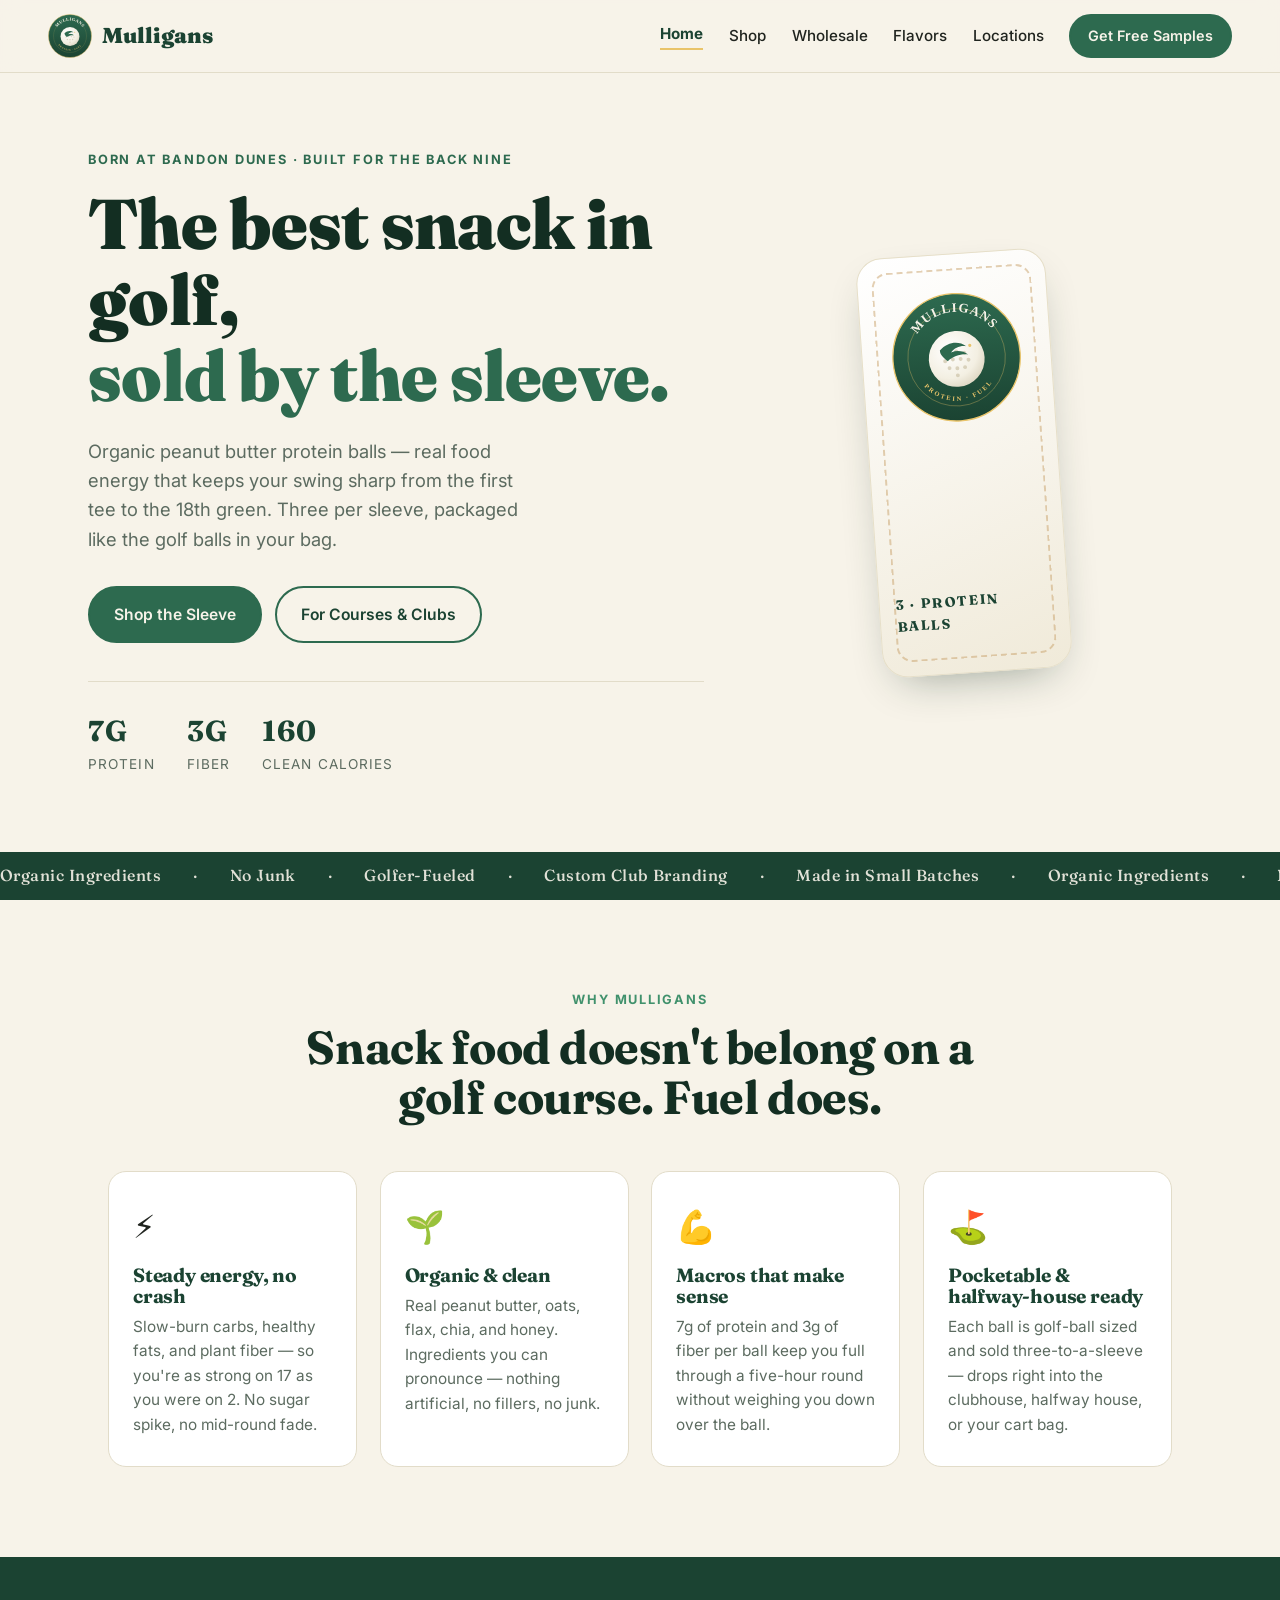
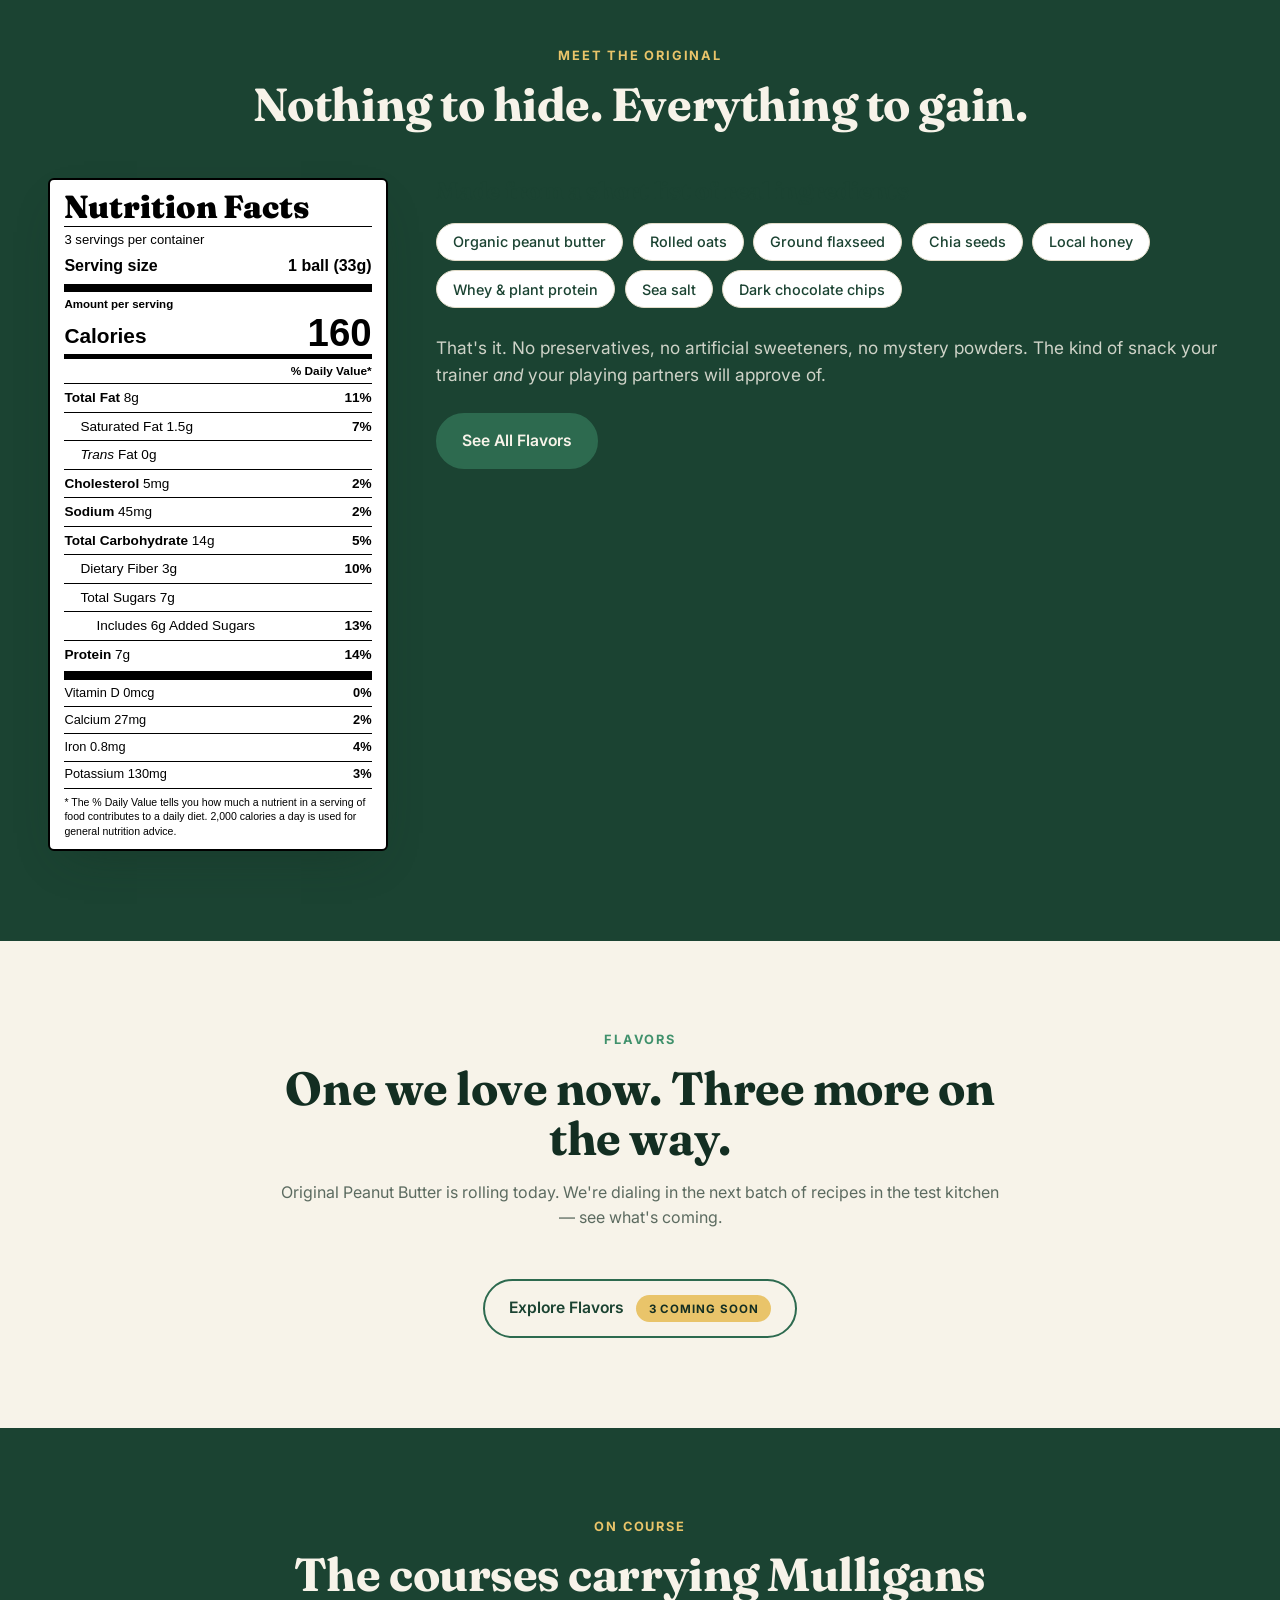
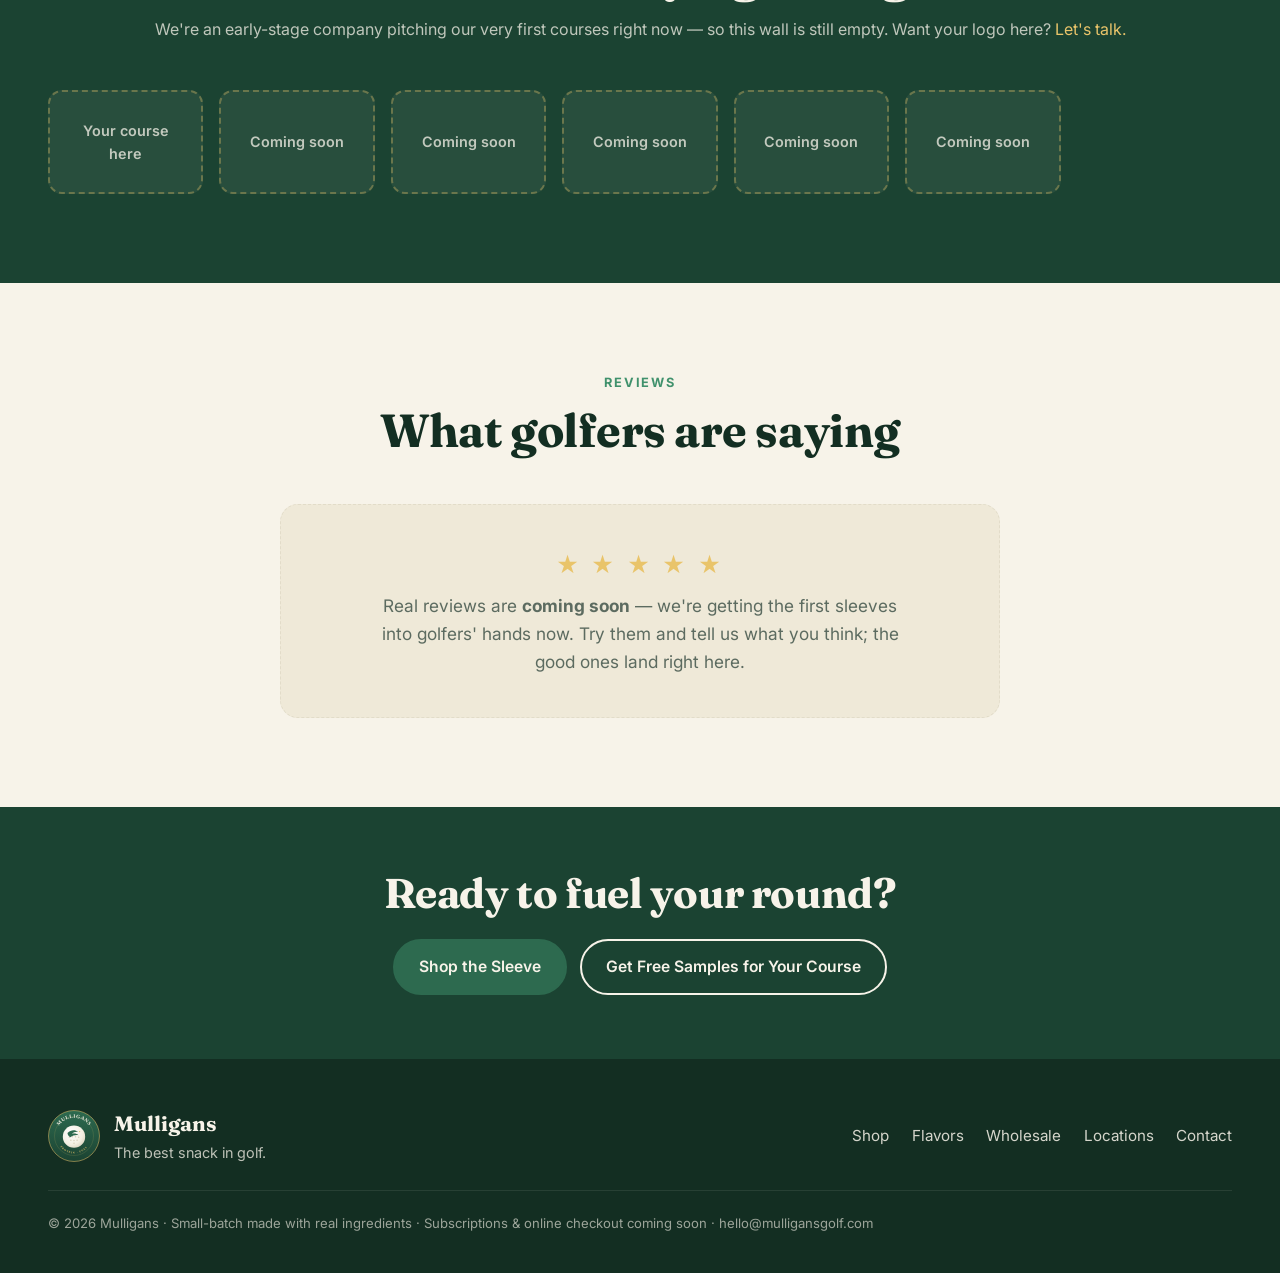
==== commit ff674bc6: "Restructure into multi-tab site: Home / Shop / Wholesale / Flavors / Locations Modeled the tab struc" ====
--- a/index.html
+++ b/index.html
@@ -4,7 +4,7 @@
   <meta charset="UTF-8" />
   <meta name="viewport" content="width=device-width, initial-scale=1.0" />
   <title>Mulligans — The Best Snack in Golf</title>
-  <meta name="description" content="Organic protein peanut butter balls, sold in a sleeve of three. Real energy for the back nine — custom-branded for your club." />
+  <meta name="description" content="Organic protein peanut butter balls, sold three to a sleeve. Real energy for the round — with custom branding for your course." />
   <link rel="icon" href="assets/logo.svg" />
   <link rel="preconnect" href="https://fonts.googleapis.com" />
   <link rel="preconnect" href="https://fonts.gstatic.com" crossorigin />
@@ -15,16 +15,17 @@
 
   <!-- NAV -->
   <header class="nav">
-    <a class="brand" href="#top">
+    <a class="brand" href="index.html">
       <img src="assets/logo.svg" alt="Mulligans" width="44" height="44" />
       <span>Mulligans</span>
     </a>
     <nav class="nav-links">
-      <a href="#why">Why Mulligans</a>
-      <a href="#nutrition">Nutrition</a>
-      <a href="#branding">Your Club</a>
-      <a href="#pricing">Pricing</a>
-      <a class="btn btn-sm" href="#order">Get a Sample Sleeve</a>
+      <a href="index.html" class="active">Home</a>
+      <a href="shop.html">Shop</a>
+      <a href="wholesale.html">Wholesale</a>
+      <a href="flavors.html">Flavors</a>
+      <a href="locations.html">Locations</a>
+      <a class="btn btn-sm" href="wholesale.html#order">Get Free Samples</a>
     </nav>
   </header>
 
@@ -39,8 +40,8 @@
         packaged like the golf balls in your bag.
       </p>
       <div class="hero-cta">
-        <a class="btn" href="#order">Order for Your Club</a>
-        <a class="btn btn-ghost" href="#pricing">See Pricing</a>
+        <a class="btn" href="shop.html">Shop the Sleeve</a>
+        <a class="btn btn-ghost" href="wholesale.html">For Courses &amp; Clubs</a>
       </div>
       <ul class="hero-stats">
         <li><strong>7g</strong> protein</li>
@@ -71,13 +72,6 @@
     </div>
   </div>
 
-  <!-- GALLERY (drop real photos into assets/; empty slots hide themselves) -->
-  <section class="gallery" id="gallery">
-    <img src="assets/product-1.jpg" alt="Mulligans protein ball closeup" onerror="this.remove()" />
-    <img src="assets/product-2.jpg" alt="Sleeve of three Mulligans" onerror="this.remove()" />
-    <img src="assets/product-3.jpg" alt="Mulligans on the course" onerror="this.remove()" />
-  </section>
-
   <!-- WHY -->
   <section id="why" class="section">
     <div class="section-head">
@@ -108,38 +102,10 @@
     </div>
   </section>
 
-  <!-- BRANDING -->
-  <section id="branding" class="section section-alt">
-    <div class="split">
-      <div class="split-copy">
-        <p class="kicker">Make it your club's</p>
-        <h2>Your logo. Your sleeve. Your halfway house's newest bestseller.</h2>
-        <p class="body">
-          We print your club's logo as the sleeve label, so every three-pack looks
-          like it was made in-house. Members grab a piece of the club they love —
-          you get a high-margin, healthy snack with zero kitchen work.
-        </p>
-        <ul class="checklist">
-          <li>Free custom logo sticker &amp; sleeve design</li>
-          <li>Free sample sleeves for your halfway house and clubhouse</li>
-          <li>Wholesale pricing — you set the retail markup</li>
-          <li>Small-batch fresh, delivered on a schedule you choose</li>
-        </ul>
-        <a class="btn" href="#order">Get Free Samples for Your Club</a>
-      </div>
-      <div class="split-art">
-        <div class="club-tile club-a"><span>YOUR<br/>CLUB</span></div>
-        <div class="club-tile club-b"><span>PINE<br/>RIDGE</span></div>
-        <div class="club-tile club-c"><span>THE<br/>LINKS</span></div>
-        <div class="club-tile club-d"><span>OAK<br/>HOLLOW</span></div>
-      </div>
-    </div>
-  </section>
-
-  <!-- NUTRITION -->
-  <section id="nutrition" class="section">
-    <div class="section-head">
-      <p class="kicker">What's inside</p>
+  <!-- FEATURED PRODUCT / NUTRITION -->
+  <section id="nutrition" class="section section-alt">
+    <div class="section-head">
+      <p class="kicker">Meet the Original</p>
       <h2>Nothing to hide. Everything to gain.</h2>
     </div>
     <div class="nutri-wrap">
@@ -186,125 +152,58 @@
           powders. The kind of snack your trainer <em>and</em> your playing
           partners will approve of.
         </p>
-        <p class="fineprint">Contains peanuts, tree nuts, and milk. Made in a facility that handles nuts. Nutrition panel is representative and finalized per recipe batch.</p>
-      </div>
-    </div>
-  </section>
-
-  <!-- PRICING -->
-  <section id="pricing" class="section section-alt">
-    <div class="section-head">
-      <p class="kicker">Preliminary pricing</p>
-      <h2>Anchored at $6 a sleeve. The more you order, the less you pay.</h2>
-      <p class="section-note">Every sleeve is 3 protein balls. Bulk and weekly-subscription pricing steps down with volume — and never drops below $4.50 a sleeve. Custom club branding is always free.</p>
-    </div>
-    <div class="pricing">
-      <!-- 1: anchor single sleeve -->
-      <article class="price-card">
-        <h3>By the Sleeve</h3>
-        <p class="price">$6<span>/sleeve</span></p>
-        <p class="price-sub">Our anchor price · 3 balls per sleeve</p>
-        <ul>
-          <li>Perfect for halfway-house &amp; clubhouse shelves</li>
-          <li>Free sample sleeves for clubs evaluating</li>
-          <li>Free custom club branding</li>
-          <li>No minimum to get started</li>
-        </ul>
-        <a class="btn btn-ghost" href="#order">Request Free Samples</a>
-      </article>
-
-      <!-- 2: interactive one-time bulk order -->
-      <article class="price-card featured">
-        <div class="badge">Bulk order</div>
-        <h3>One-Time Order</h3>
-        <p class="price"><span class="price-per" id="bulkPer">$6.00</span><span>/sleeve</span></p>
-        <p class="price-sub">Slide to your quantity — price drops with volume</p>
-        <div class="calc">
-          <label for="bulkQty"><span>Sleeves</span><b id="bulkQtyLabel">6</b></label>
-          <input type="range" id="bulkQty" min="1" max="60" step="1" value="6" />
-          <div class="calc-total">
-            <span>Order total</span><strong id="bulkTotal">$33.00</strong>
-          </div>
-          <p class="calc-note" id="bulkTier">6–11 sleeves · $5.50 each</p>
-        </div>
-        <a class="btn" href="#order">Order This Amount</a>
-      </article>
-
-      <!-- 3: interactive weekly subscription -->
-      <article class="price-card">
-        <div class="badge badge-alt">Best value</div>
-        <h3>Season Subscription</h3>
-        <p class="price"><span class="price-per" id="subPer">$5.00</span><span>/sleeve</span></p>
-        <p class="price-sub">Fresh delivery every week, all season</p>
-        <div class="calc">
-          <label for="subQty"><span>Sleeves / week</span><b id="subQtyLabel">12</b></label>
-          <input type="range" id="subQty" min="3" max="60" step="1" value="12" />
-          <label for="subDay" class="calc-day-label">Delivery day</label>
-          <select id="subDay" class="calc-day">
-            <option>Monday</option><option>Tuesday</option><option>Wednesday</option>
-            <option selected>Thursday</option><option>Friday</option><option>Saturday</option>
-          </select>
-          <div class="calc-total">
-            <span>Per week</span><strong id="subWeek">$60.00</strong>
-          </div>
-          <p class="calc-note" id="subTier">12–23/wk · $5.00 each · delivered Thursday</p>
-        </div>
-        <a class="btn btn-ghost" href="#order">Start a Subscription</a>
-      </article>
-    </div>
-    <p class="pricing-foot">Prices are preliminary intro pricing while we onboard our first clubs. Direct-to-golfer single-sleeve checkout is coming soon — join the list below.</p>
-  </section>
-
-  <!-- ORDER / CONTACT -->
-  <section id="order" class="section">
-    <div class="order-box">
-      <div class="order-copy">
-        <p class="kicker">Let's talk</p>
-        <h2>Get Mulligans in your halfway house</h2>
-        <p class="body">Tell us about your club and we'll send a free branded sample sleeve and a quick quote. First round of pitches is happening now.</p>
-        <p class="order-contact">Prefer email? <a href="mailto:hello@mulligansgolf.com">hello@mulligansgolf.com</a></p>
-      </div>
-      <!-- Leads email straight to you via Formspree. Replace FORM_ID with your endpoint
-           from formspree.io (free): create a form, set the notify email, paste the ID. -->
-      <form class="order-form" id="orderForm" action="https://formspree.io/f/xqernglp" method="POST">
-        <div class="field">
-          <label for="role">I'm a…</label>
-          <select id="role" name="I am a" required>
-            <option value="" disabled selected>Select one…</option>
-            <option>Individual golfer</option>
-            <option>Golf course / club</option>
-            <option>Retailer looking to resell</option>
-          </select>
-        </div>
-        <div class="field">
-          <label for="name">Your name</label>
-          <input id="name" name="name" required placeholder="Jordan Fairway" />
-        </div>
-        <div class="field">
-          <label for="club">Club / course / company <span class="opt">(if any)</span></label>
-          <input id="club" name="club" placeholder="Pine Ridge Golf Club" />
-        </div>
-        <div class="field">
-          <label for="email">Email</label>
-          <input id="email" name="email" type="email" required placeholder="you@club.com" />
-        </div>
-        <div class="field">
-          <label for="phone">Phone</label>
-          <input id="phone" name="Phone Number" type="tel" required placeholder="(719) 555-0100" />
-        </div>
-        <div class="field">
-          <label for="interest">I'm interested in</label>
-          <select id="interest" name="interest">
-            <option>Free sample sleeves</option>
-            <option>A club case</option>
-            <option>Season volume pricing</option>
-            <option>Just keeping in touch</option>
-          </select>
-        </div>
-        <input type="hidden" name="_subject" value="New Mulligans club lead 🏌️" />
-        <button class="btn btn-block" type="submit">Send it →</button>
-        <p class="form-note" id="formNote"></p>
-      </form>
+        <a class="btn" href="flavors.html">See All Flavors</a>
+      </div>
+    </div>
+  </section>
+
+  <!-- FLAVORS TEASER -->
+  <section class="section">
+    <div class="section-head">
+      <p class="kicker">Flavors</p>
+      <h2>One we love now. Three more on the way.</h2>
+      <p class="section-note">Original Peanut Butter is rolling today. We're dialing in the next batch of recipes in the test kitchen — see what's coming.</p>
+    </div>
+    <div style="text-align:center">
+      <a class="btn btn-ghost" href="flavors.html">Explore Flavors <span class="cs-pill" style="margin-left:.5rem">3 coming soon</span></a>
+    </div>
+  </section>
+
+  <!-- PARTNER COURSES (honest coming-soon) -->
+  <section class="section section-alt">
+    <div class="section-head">
+      <p class="kicker">On course</p>
+      <h2>The courses carrying Mulligans</h2>
+      <p class="section-note">We're an early-stage company pitching our very first courses right now — so this wall is still empty. Want your logo here? <a href="wholesale.html#order" style="color:var(--gold)">Let's talk.</a></p>
+    </div>
+    <div class="placeholder-grid">
+      <div class="ph-tile">Your course here</div>
+      <div class="ph-tile">Coming soon</div>
+      <div class="ph-tile">Coming soon</div>
+      <div class="ph-tile">Coming soon</div>
+      <div class="ph-tile">Coming soon</div>
+      <div class="ph-tile">Coming soon</div>
+    </div>
+  </section>
+
+  <!-- REVIEWS (honest coming-soon) -->
+  <section class="section">
+    <div class="section-head">
+      <p class="kicker">Reviews</p>
+      <h2>What golfers are saying</h2>
+    </div>
+    <div class="reviews-cs">
+      <div class="stars">★ ★ ★ ★ ★</div>
+      <p class="body" style="margin:0 auto;max-width:48ch">Real reviews are <b>coming soon</b> — we're getting the first sleeves into golfers' hands now. Try them and tell us what you think; the good ones land right here.</p>
+    </div>
+  </section>
+
+  <!-- CTA BAND -->
+  <section class="cta-band">
+    <h2>Ready to fuel your round?</h2>
+    <div class="hero-cta" style="justify-content:center">
+      <a class="btn" href="shop.html">Shop the Sleeve</a>
+      <a class="btn btn-ghost" href="wholesale.html#order">Get Free Samples for Your Course</a>
     </div>
   </section>
 
@@ -318,81 +217,14 @@
       </div>
     </div>
     <div class="foot-links">
-      <a href="#why">Why Mulligans</a>
-      <a href="#nutrition">Nutrition</a>
-      <a href="#branding">Your Club</a>
-      <a href="#pricing">Pricing</a>
-      <a href="#order">Order</a>
-    </div>
-    <p class="foot-fine">© 2026 Mulligans · Small-batch made with real ingredients · Preliminary pricing subject to change</p>
+      <a href="shop.html">Shop</a>
+      <a href="flavors.html">Flavors</a>
+      <a href="wholesale.html">Wholesale</a>
+      <a href="locations.html">Locations</a>
+      <a href="wholesale.html#order">Contact</a>
+    </div>
+    <p class="foot-fine">© 2026 Mulligans · Small-batch made with real ingredients · Subscriptions &amp; online checkout coming soon · <a href="mailto:hello@mulligansgolf.com" style="color:inherit">hello@mulligansgolf.com</a></p>
   </footer>
 
-  <script>
-    // Submits the lead via fetch so the golfer stays on the page (no redirect).
-    // Until you paste a real Formspree ID it runs in demo mode and just confirms.
-    var form = document.getElementById('orderForm');
-    form.addEventListener('submit', function(e){
-      e.preventDefault();
-      var note = document.getElementById('formNote');
-      var first = (document.getElementById('name').value || 'there').split(' ')[0];
-      var club = document.getElementById('club').value || 'your club';
-      // Formspree's Phone Number field is numeric-only — strip anything that isn't a digit
-      var phone = document.getElementById('phone');
-      phone.value = phone.value.replace(/\D/g, '');
-      var demo = form.action.indexOf('FORM_ID') !== -1;
-      if (demo){
-        note.textContent = "Thanks, " + first + "! (Demo mode — add your Formspree ID to send this to your inbox.) We'll be in touch about " + club + ".";
-        note.className = 'form-note ok';
-        form.reset();
-        return;
-      }
-      note.textContent = "Sending…"; note.className = 'form-note';
-      fetch(form.action, { method:'POST', body:new FormData(form), headers:{Accept:'application/json'} })
-        .then(function(r){
-          if(r.ok){ note.textContent = "Thanks, " + first + "! We'll be in touch about " + club + " within a day."; note.className='form-note ok'; form.reset(); }
-          else { note.textContent = "Hmm, something went wrong — email us at hello@mulligansgolf.com."; note.className='form-note'; }
-        })
-        .catch(function(){ note.textContent = "Network hiccup — email us at hello@mulligansgolf.com."; note.className='form-note'; });
-    });
-
-    // ---- Pricing calculators. Anchor $6, hard floor $4.50. ----
-    function money(n){ return '$' + n.toFixed(2); }
-
-    // One-time bulk: price/sleeve steps down by quantity
-    var bulkTiers = [
-      {min:24, price:4.75, label:'24+ sleeves'},
-      {min:12, price:5.00, label:'12–23 sleeves'},
-      {min:6,  price:5.50, label:'6–11 sleeves'},
-      {min:1,  price:6.00, label:'1–5 sleeves'}
-    ];
-    // Weekly subscription: rewards commitment, bottoms out at the $4.50 floor
-    var subTiers = [
-      {min:24, price:4.50, label:'24+/wk'},
-      {min:12, price:4.75, label:'12–23/wk'},
-      {min:6,  price:5.00, label:'6–11/wk'},
-      {min:3,  price:5.50, label:'3–5/wk'}
-    ];
-    function tierFor(tiers, qty){ for(var i=0;i<tiers.length;i++){ if(qty>=tiers[i].min) return tiers[i]; } return tiers[tiers.length-1]; }
-
-    var bulkQty=document.getElementById('bulkQty');
-    function updateBulk(){
-      var q=+bulkQty.value, t=tierFor(bulkTiers,q);
-      document.getElementById('bulkQtyLabel').textContent=q;
-      document.getElementById('bulkPer').textContent=money(t.price);
-      document.getElementById('bulkTotal').textContent=money(q*t.price);
-      document.getElementById('bulkTier').textContent=t.label+' · '+money(t.price)+' each';
-    }
-    bulkQty.addEventListener('input',updateBulk); updateBulk();
-
-    var subQty=document.getElementById('subQty'), subDay=document.getElementById('subDay');
-    function updateSub(){
-      var q=+subQty.value, t=tierFor(subTiers,q), day=subDay.value;
-      document.getElementById('subQtyLabel').textContent=q;
-      document.getElementById('subPer').textContent=money(t.price);
-      document.getElementById('subWeek').textContent=money(q*t.price);
-      document.getElementById('subTier').textContent=t.label+' · '+money(t.price)+' each · delivered '+day;
-    }
-    subQty.addEventListener('input',updateSub); subDay.addEventListener('change',updateSub); updateSub();
-  </script>
 </body>
 </html>
--- a/styles.css
+++ b/styles.css
@@ -207,7 +207,8 @@
 
 /* responsive */
 @media(max-width:900px){
-  .nav-links a:not(.btn){display:none}
+  .nav{flex-wrap:wrap;gap:.5rem;justify-content:center}
+  .nav-links{gap:.9rem;font-size:.9rem;flex-wrap:wrap;justify-content:center}
   .hero{grid-template-columns:1fr;text-align:center}
   .hero-copy{order:2}.hero-art{order:1}
   .lede{margin-left:auto;margin-right:auto}
@@ -222,4 +223,64 @@
 @media(max-width:560px){
   .cards,.split-art{grid-template-columns:1fr}
   .hero-stats{gap:1.2rem}
-}
+  .products,.segments,.flavor-grid{grid-template-columns:1fr}
+}
+
+/* ---------- multi-page additions ---------- */
+/* active nav tab */
+.nav-links a.active{color:var(--green-800);font-weight:700;border-bottom:2px solid var(--gold);padding-bottom:2px}
+
+/* compact page hero for subpages */
+.page-hero{background:var(--green-800);color:var(--cream);text-align:center;padding:clamp(2.6rem,6vw,4.5rem) clamp(1rem,4vw,3rem)}
+.page-hero .kicker{color:var(--gold)}
+.page-hero h1{font-size:clamp(2.2rem,5vw,3.4rem);font-weight:900;color:var(--cream)}
+.page-hero p{max-width:56ch;margin:1rem auto 0;color:rgba(247,243,233,.82);font-size:1.1rem}
+
+/* coming-soon pill */
+.cs-pill{display:inline-block;background:var(--gold);color:var(--green-900);font-size:.72rem;font-weight:700;text-transform:uppercase;letter-spacing:.08em;padding:.28rem .8rem;border-radius:999px}
+.cs-pill.ghost{background:transparent;border:1.5px solid var(--gold);color:var(--gold)}
+
+/* product cards (shop) */
+.products{display:grid;grid-template-columns:repeat(3,1fr);gap:1.5rem;align-items:stretch}
+.product-card{background:#fff;border:1px solid var(--line);border-radius:var(--radius);padding:1.8rem 1.5rem;display:flex;flex-direction:column;transition:.2s}
+.product-card:hover{transform:translateY(-5px);box-shadow:var(--shadow)}
+.product-card .pc-art{aspect-ratio:4/3;border-radius:12px;background:linear-gradient(150deg,var(--green-700),var(--green-900));display:flex;align-items:center;justify-content:center;margin-bottom:1.1rem}
+.product-card .pc-art img{width:64%;height:auto}
+.product-card h3{font-size:1.25rem;color:var(--green-800)}
+.product-card .pc-price{font-family:'Fraunces',serif;font-weight:900;font-size:1.7rem;color:var(--green-900);margin:.3rem 0}
+.product-card .pc-price span{font-size:.95rem;font-weight:600;color:var(--muted)}
+.product-card p{font-size:.95rem;color:var(--muted);margin-bottom:1.2rem;flex:1}
+
+/* two-segment layout (individuals vs course managers) */
+.segments{display:grid;grid-template-columns:1fr 1fr;gap:1.5rem}
+.segment{background:var(--cream);border:1px solid var(--line);border-radius:var(--radius);padding:2rem}
+.segment.dark{background:var(--green-800);color:var(--cream)}
+.segment h3{font-size:1.4rem;color:var(--green-800);margin-bottom:.5rem}
+.segment.dark h3{color:var(--cream)}
+.segment .seg-sub{color:var(--muted);margin-bottom:1.2rem}
+.segment.dark .seg-sub{color:rgba(247,243,233,.8)}
+
+/* partner / locations placeholder tiles */
+.placeholder-grid{display:grid;grid-template-columns:repeat(auto-fill,minmax(150px,1fr));gap:1rem;margin-top:1.5rem}
+.ph-tile{aspect-ratio:3/2;border:2px dashed var(--line);border-radius:14px;display:flex;align-items:center;justify-content:center;text-align:center;color:var(--muted);font-weight:600;font-size:.9rem;padding:1rem;background:#fff}
+.section-alt .ph-tile{background:rgba(247,243,233,.06);border-color:rgba(233,196,106,.35);color:rgba(247,243,233,.75)}
+
+/* flavors */
+.flavor-grid{display:grid;grid-template-columns:repeat(3,1fr);gap:1.5rem}
+.flavor-card{border-radius:var(--radius);padding:1.8rem 1.5rem;border:1px solid var(--line);background:#fff;position:relative}
+.flavor-card.live{border:2px solid var(--green-700)}
+.flavor-card .swatch{width:100%;aspect-ratio:16/9;border-radius:12px;margin-bottom:1.1rem}
+.flavor-card h3{font-size:1.25rem;color:var(--green-800)}
+.flavor-card .tag{font-size:.82rem;color:var(--muted);font-weight:600;text-transform:uppercase;letter-spacing:.06em}
+.flavor-card p{font-size:.95rem;color:var(--muted);margin-top:.5rem}
+.flavor-card .cs-pill{position:absolute;top:1.1rem;right:1.1rem}
+
+/* reviews placeholder */
+.reviews-cs{text-align:center;background:var(--cream-2);border:1px dashed var(--line);border-radius:var(--radius);padding:2.6rem 1.5rem;max-width:720px;margin:0 auto}
+.reviews-cs .stars{font-size:1.4rem;letter-spacing:.2rem;color:var(--gold);margin-bottom:.6rem}
+
+/* generic centered CTA band */
+.cta-band{background:var(--green-800);color:var(--cream);text-align:center;padding:clamp(2.6rem,6vw,4rem) clamp(1rem,4vw,3rem)}
+.cta-band h2{font-size:clamp(1.8rem,4vw,2.6rem);color:var(--cream);max-width:22ch;margin:0 auto 1.4rem}
+.cta-band .btn-ghost{color:var(--cream);border-color:var(--cream)}
+.cta-band .btn-ghost:hover{background:var(--cream);color:var(--green-800)}
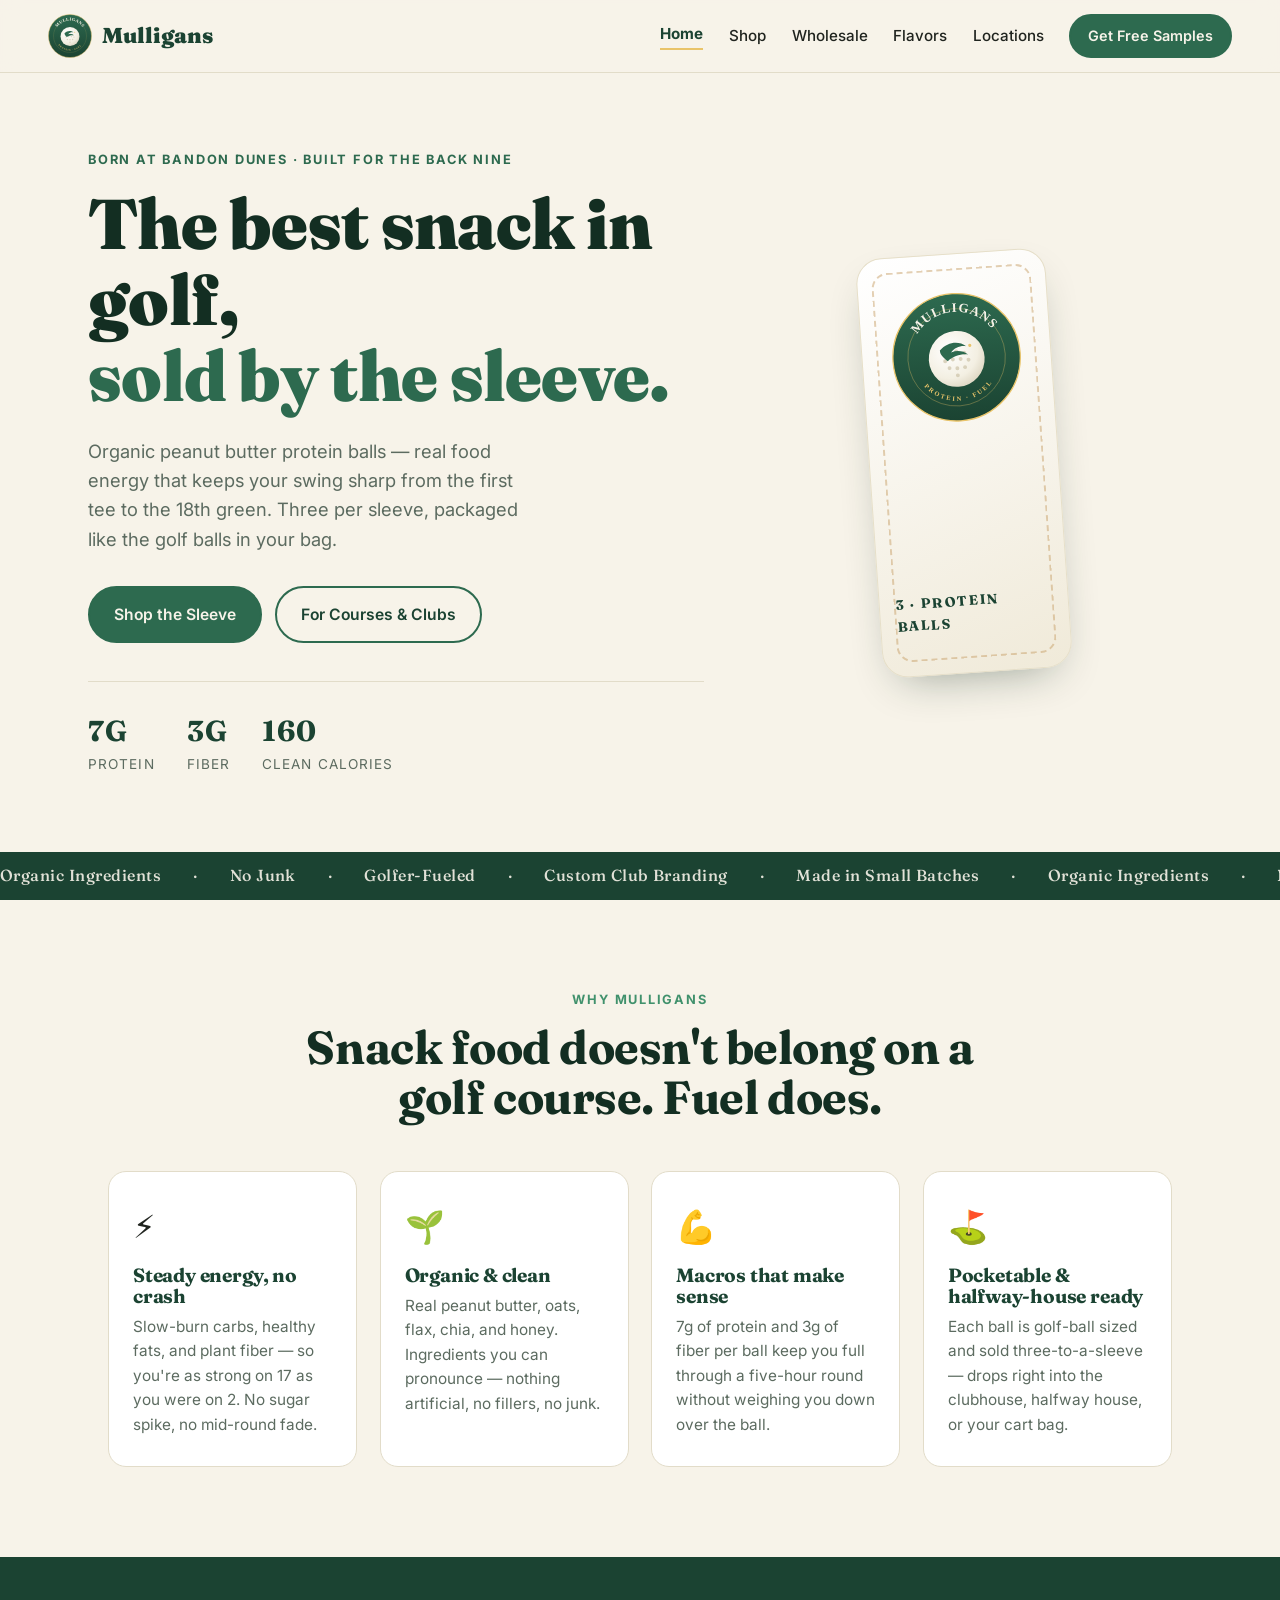
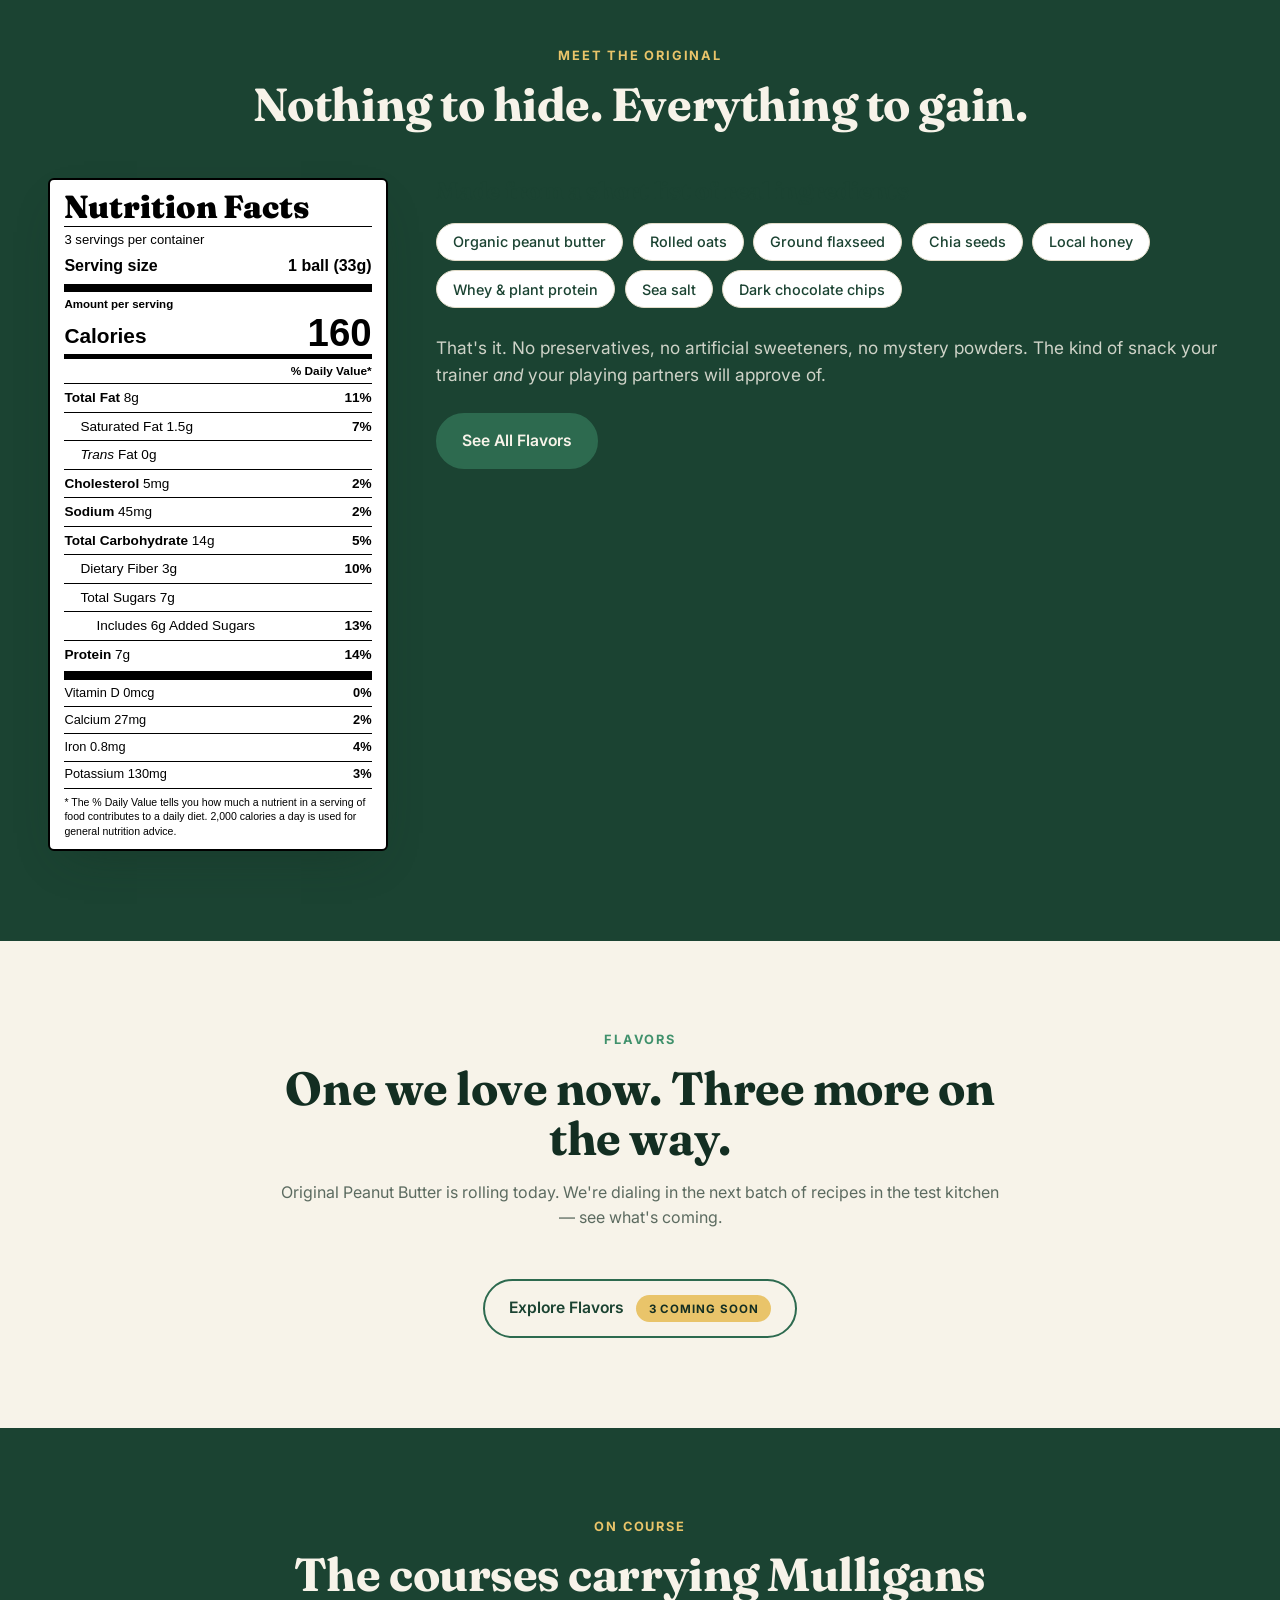
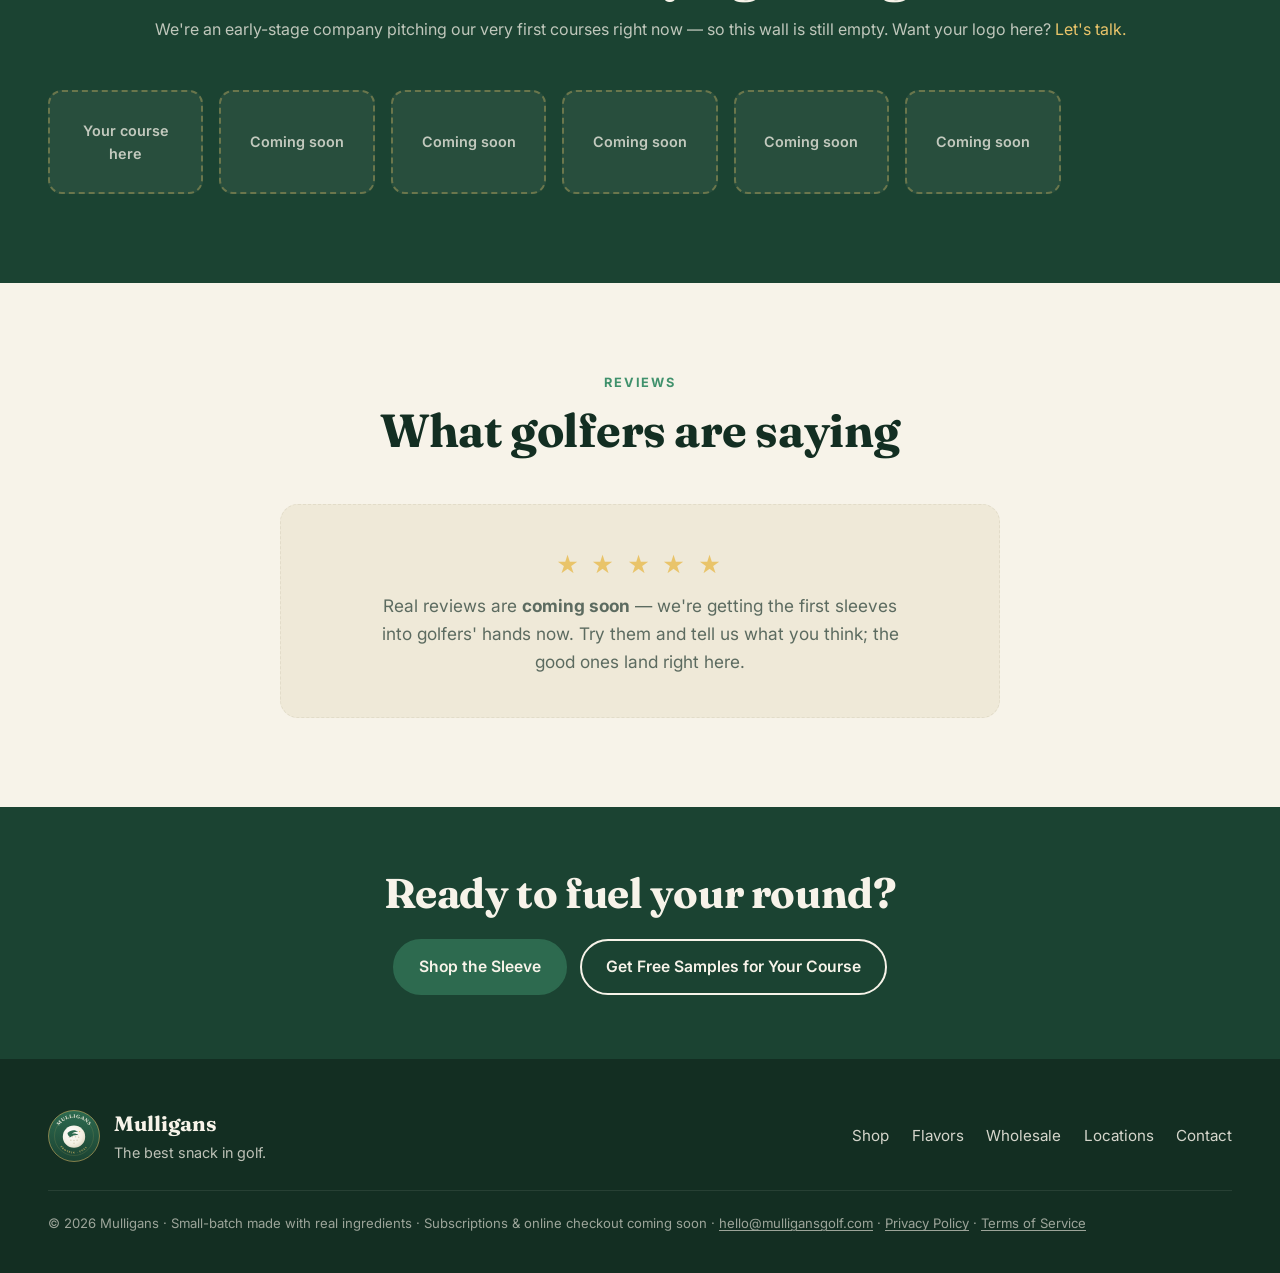
==== commit 7fc41bed: "Add Privacy Policy and Terms of Service pages, linked in every footer Co-Authored-By: Claude Opus 4." ====
--- a/index.html
+++ b/index.html
@@ -223,7 +223,7 @@
       <a href="locations.html">Locations</a>
       <a href="wholesale.html#order">Contact</a>
     </div>
-    <p class="foot-fine">© 2026 Mulligans · Small-batch made with real ingredients · Subscriptions &amp; online checkout coming soon · <a href="mailto:hello@mulligansgolf.com" style="color:inherit">hello@mulligansgolf.com</a></p>
+    <p class="foot-fine">© 2026 Mulligans · Small-batch made with real ingredients · Subscriptions &amp; online checkout coming soon · <a href="mailto:hello@mulligansgolf.com">hello@mulligansgolf.com</a> · <a href="privacy.html">Privacy Policy</a> · <a href="terms.html">Terms of Service</a></p>
   </footer>
 
 </body>
--- a/styles.css
+++ b/styles.css
@@ -279,6 +279,18 @@
 .reviews-cs{text-align:center;background:var(--cream-2);border:1px dashed var(--line);border-radius:var(--radius);padding:2.6rem 1.5rem;max-width:720px;margin:0 auto}
 .reviews-cs .stars{font-size:1.4rem;letter-spacing:.2rem;color:var(--gold);margin-bottom:.6rem}
 
+/* legal pages */
+.legal{max-width:820px;margin:0 auto;padding:clamp(2.5rem,6vw,4rem) clamp(1rem,4vw,3rem)}
+.legal h1{font-size:clamp(2rem,4vw,2.8rem);color:var(--green-900)}
+.legal .updated{color:var(--muted);margin:.6rem 0 2rem;font-size:.95rem}
+.legal h2{font-size:1.3rem;color:var(--green-800);margin:2rem 0 .6rem}
+.legal p,.legal li{color:var(--ink);font-size:1rem;line-height:1.7}
+.legal ul{margin:.4rem 0 .4rem 1.3rem}
+.legal li{margin:.3rem 0}
+.legal a{color:var(--green-700);font-weight:600;border-bottom:1px solid var(--gold)}
+.legal .disclaimer{background:var(--cream-2);border:1px solid var(--line);border-radius:12px;padding:1rem 1.2rem;font-size:.9rem;color:var(--muted);margin-top:2.5rem}
+.foot-fine a{color:inherit;text-decoration:underline;text-underline-offset:2px}
+
 /* generic centered CTA band */
 .cta-band{background:var(--green-800);color:var(--cream);text-align:center;padding:clamp(2.6rem,6vw,4rem) clamp(1rem,4vw,3rem)}
 .cta-band h2{font-size:clamp(1.8rem,4vw,2.6rem);color:var(--cream);max-width:22ch;margin:0 auto 1.4rem}
